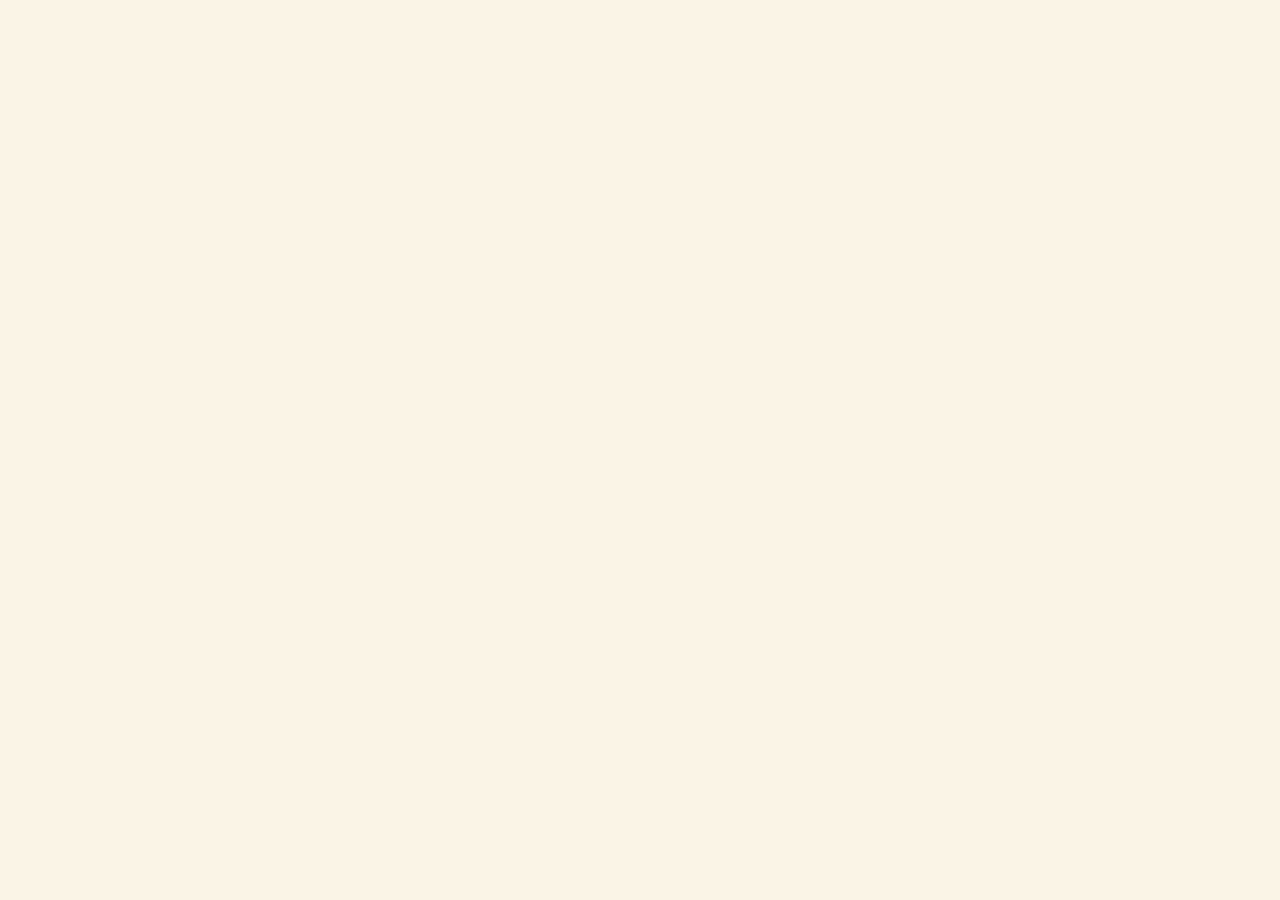
==== index.html @ ad71825e "Add files via upload" ====
<!doctype html>
<html lang="en">
<head>
  <meta charset="utf-8" />
  <meta name="viewport" content="width=device-width, initial-scale=1" />
  <link rel="icon" type="image/svg+xml" href="favicon.svg" />
  <link rel="apple-touch-icon" href="apple-touch-icon.svg" />
  <title>Clarity for Complex Work · Matteo Calla</title>
  <meta name="description" content="Strategic communications for work that resists easy summary. Helping NGOs, scale-ups, artists, and galleries bring complex work into clarity and resonance." />

  <!-- Open Graph / social share -->
  <meta property="og:type" content="website" />
  <meta property="og:site_name" content="Clarity for Complex Work" />
  <meta property="og:title" content="Clarity for Complex Work" />
  <meta property="og:description" content="Strategic communications for work that resists easy summary. Helping NGOs, scale-ups, artists, and galleries bring complex work into clarity and resonance." />
  <meta property="og:url" content="https://clarityforcomplexwork.com/" />
  <meta property="og:image" content="https://clarityforcomplexwork.com/og-image.png" />
  <meta property="og:image:width" content="1200" />
  <meta property="og:image:height" content="630" />
  <meta name="twitter:card" content="summary_large_image" />
  <meta name="twitter:title" content="Clarity for Complex Work" />
  <meta name="twitter:description" content="Strategic communications for work that resists easy summary. Helping NGOs, scale-ups, artists, and galleries bring complex work into clarity and resonance." />
  <meta name="twitter:image" content="https://clarityforcomplexwork.com/og-image.png" />
  <link rel="preconnect" href="https://fonts.googleapis.com" />
  <link rel="preconnect" href="https://fonts.gstatic.com" crossorigin />
  <link
    href="https://fonts.googleapis.com/css2?family=Instrument+Serif:ital@0;1&family=Space+Grotesk:wght@400;500;700&family=JetBrains+Mono:wght@400;500&display=swap"
    rel="stylesheet"
  />
  <link rel="stylesheet" href="styles.css" />
</head>
<body>
  <div id="root"></div>

  <!-- Production React (precompiled build — no in-browser Babel). -->
  <script src="https://unpkg.com/react@18.3.1/umd/react.production.min.js" crossorigin="anonymous"></script>
  <script src="https://unpkg.com/react-dom@18.3.1/umd/react-dom.production.min.js" crossorigin="anonymous"></script>

  <script src="data.js"></script>
  <script src="app.bundle.js"></script>
  <script src="nav-menu.js"></script>
  <!-- Cloudflare Web Analytics -->
  <script defer src='https://static.cloudflareinsights.com/beacon.min.js' data-cf-beacon='{"token": "dcd0d2cc7058401081019d607f569e5e"}'></script>
  <!-- End Cloudflare Web Analytics -->
</body>
</html>
---- styles.css ----
/* Clarity for Complex Work — editorial site */

:root {
  /* Palette — these are the values the home page's React app sets
     at runtime via applyPalette() from TWEAK_DEFAULTS. We mirror them
     here so the subpages (which don't run that JS) render with the
     same paper / ink / accent as the home page. */
  --paper: #FAF4E6;
  --paper-2: #EEE8DB;
  --paper-3: #FAF4E7;
  --ink: #171513;
  --ink-2: #413F3D;
  --margin: #7F7E7D;
  --rule: #DCD7CA;
  --accent: #5D2A2A;
  --accent-soft: #7A5050;

  /* Type — home page's runtime default is Instrument Serif via
     applyFont(), so we use the same stack here. Body prose uses a
     separate sans (Space Grotesk) for legibility — it's more readable
     than the serif at body size and pairs cleanly with Instrument
     Serif on headings. */
  --serif: 'Space Grotesk', system-ui, -apple-system, sans-serif;
  --display: 'Instrument Serif', Georgia, serif;
  --italic: 'Instrument Serif', Georgia, serif;
  --mono: "JetBrains Mono", ui-monospace, "Courier New", monospace;

  --maxw: 1280px;
  --gutter: clamp(20px, 4vw, 56px);
  /* Distance from a viewport edge to the matching edge of a FIXED, centered
     1280px design frame (not the fluid column). Resolves to 50vw - 584px, so
     a spot's anchor is the same distance from screen-center at EVERY width —
     marginalia stay put whether the window is partial or full screen, and on
     any size monitor. Above 1280 this equals the real content edge; below it
     the frame extends off-screen (clipped by overflow-x on body). */
  --marg-edge: calc((100vw - var(--maxw)) / 2 + 56px);
}

* { box-sizing: border-box; }

html, body {
  margin: 0;
  padding: 0;
  /* Clip horizontal overflow only: marginalia anchor to a fixed 1280 frame
     that extends off-screen on narrow windows; clip stops that from spawning
     a horizontal scrollbar. (clip, not hidden, so it never creates a scroll
     container or breaks any future sticky positioning.) */
  overflow-x: clip;
  background: var(--paper);
  color: var(--ink);
  font-family: var(--serif);
  font-size: 18px;
  line-height: 1.55;
  -webkit-font-smoothing: antialiased;
  text-rendering: optimizeLegibility;
}

body {
  /* subtle paper grain */
  background-image:
    radial-gradient(1px 1px at 22% 38%, rgba(25,23,19,.025) 50%, transparent 51%),
    radial-gradient(1px 1px at 78% 64%, rgba(25,23,19,.02) 50%, transparent 51%),
    radial-gradient(1px 1px at 56% 12%, rgba(25,23,19,.018) 50%, transparent 51%);
  background-size: 7px 7px, 11px 11px, 13px 13px;
}

a { color: var(--ink); text-decoration: none; }
a:hover { color: var(--accent); }

img { max-width: 100%; display: block; }

.container {
  max-width: var(--maxw);
  margin: 0 auto;
  padding-inline: var(--gutter);
}

/* ─── NAV / MASTHEAD BAR ─── */
.nav {
  border-bottom: 1px solid var(--ink);
  padding: 14px 0 10px;
  font-family: var(--mono);
  font-size: 11px;
  letter-spacing: 0.08em;
  text-transform: uppercase;
}
.nav-inner {
  display: flex;
  align-items: baseline;
  justify-content: space-between;
  gap: 24px;
}
.nav-mark {
  font-family: var(--display);
  font-style: italic;
  font-size: 16px;
  text-transform: none;
  letter-spacing: 0;
}
.nav-links {
  display: flex;
  align-items: center;
  gap: 0;
}
.nav-links a {
  color: var(--ink);
  font-weight: 500;
  transition: color .15s;
  text-decoration: none;
  white-space: nowrap;
  padding: 0 clamp(8px, 1.3vw, 16px);
  position: relative;
}
.nav-links a:first-child { padding-left: 0; }
.nav-links a:last-child { padding-right: 0; }
/* Separator dot between nav items — absolutely-positioned ::before
   on every item past the first, sitting at the item's leading edge
   so the dot rests halfway between neighbours. Color is forced to
   --margin so .is-current's accent color doesn't bleed into the dot. */
.nav-links a + a::before {
  content: "·";
  position: absolute;
  left: 0;
  top: 50%;
  transform: translate(-50%, -55%);
  color: var(--margin);
  pointer-events: none;
  font-weight: 400;
}
.nav-links:hover a:not(:hover) { color: var(--margin); }
.nav-links a:hover { color: var(--accent); }
.nav-links a.is-current { color: var(--accent); }
.nav-mark { text-decoration: none; color: var(--ink); }
@media (max-width: 1100px) {
  .nav { font-size: 10px; letter-spacing: 0.06em; }
  .nav-links a { padding: 0 8px; }
}
.nav-date { color: var(--margin); }
/* Contact slot replaces the old Vol/location tag on the far right
   of the masthead. Same mono small-caps tone as the rest of the
   nav so it doesn't pop as a CTA — it just behaves like a nav
   link that happens to open the user's mail client. */
.nav-contact {
  color: var(--ink);
  font-weight: 500;
  text-decoration: none;
  transition: color .15s;
}
.nav-contact:hover { color: var(--accent); }
.nav-links:hover ~ .nav-personal a { color: var(--margin); }

/* Right-aligned cluster pairing About Me with Contact — the two
   personal/transactional links sit together, separated from the
   five practice/idea links in .nav-links by the natural flex gap.
   Same dot-separator treatment as .nav-links for visual continuity. */
.nav-personal {
  display: flex;
  align-items: center;
  gap: 0;
}
.nav-personal a {
  color: var(--ink);
  font-weight: 500;
  padding: 0 14px;
  text-decoration: none;
  transition: color .15s;
  position: relative;
}
.nav-personal a:last-child { padding-right: 0; }
.nav-personal a + a::before {
  content: "·";
  position: absolute;
  left: -4px;
  top: 50%;
  transform: translateY(-50%);
  color: var(--margin);
  font-weight: 400;
}
.nav-personal:hover a:not(:hover) { color: var(--margin); }
.nav-personal a:hover { color: var(--accent); }

/* Mobile menu toggle — a "Menu / Close" text button in the same mono
   small-caps register as the nav (no hamburger icon, to stay in the
   editorial voice). Hidden on desktop; revealed ≤800px where it
   expands the full nav as a stacked list. (800px, not 720, because the
   horizontal nav stops fitting below ~795px.) */
.nav-toggle {
  display: none;
  background: none;
  border: 0;
  margin: 0;
  padding: 0;
  font-family: var(--mono);
  font-size: 11px;
  letter-spacing: 0.18em;
  text-transform: uppercase;
  color: var(--ink);
  cursor: pointer;
}
.nav-toggle .nav-toggle-x { display: none; }
.nav.nav-open .nav-toggle .nav-toggle-menu { display: none; }
.nav.nav-open .nav-toggle .nav-toggle-x { display: inline; }

/* Tablet band (801–880px): the masthead stays in its full horizontal
   layout here. The five practice links plus the mark and the right-hand
   About/Contact cluster only just fit, so tighten the inter-cluster gap
   and per-link padding in this band. Below 801px the horizontal nav
   cannot fit at all (it needs ~783px), so the stacked menu engages
   instead (see the ≤880px block below). The old 801–880 "cram" band
   (tightened gaps/padding) was removed: at tablet widths it left
   "Clarity for Complex Work" and "About Me" jammed against the row, so
   the toggle now takes over for the entire ≤880 range instead. */
@media (max-width: 880px) {
  .nav-inner { flex-wrap: wrap; align-items: center; }
  .nav-toggle { display: inline-flex; margin-left: auto; }

  /* Collapsed by default; both clusters become full-width stacked
     lists when the nav is open. */
  .nav-links,
  .nav-personal {
    display: none;
    flex-basis: 100%;
    width: 100%;
    flex-direction: column;
    align-items: stretch;
    gap: 0;
  }
  .nav.nav-open .nav-links { display: flex; margin-top: 12px; }
  .nav.nav-open .nav-personal { display: flex; margin-bottom: 4px; }
  .nav.nav-open .nav-personal a:not(.nav-contact) { display: block; }

  .nav-links a,
  .nav-personal a {
    display: block;
    width: 100%;
    padding: 14px 0;
    border-top: 1px solid var(--rule);
  }
  .nav-links a:first-child { padding-left: 0; }
  /* Drop the inline dot separators in stacked mode. */
  .nav-links a + a::before,
  .nav-personal a + a::before { display: none; }
}

/* ─────────────────────────────────────────────────────────────
   SUBPAGE CHROME — shared by About / Complexity / vertical pages
   These classes are prefixed sp-* to avoid collisions with the
   home-page classes. Subpages share the .nav and .foot from
   above, so chrome stays in lockstep with the home page.
   ───────────────────────────────────────────────────────────── */
body.subpage {
  background: var(--paper);
  color: var(--ink);
  font-family: var(--serif);
}

/* HERO — eyebrow line + 2-column title/photo block. The right
   column carries the hero image (real on About, placeholder on
   the verticals) so the page opens with both a face and a
   sentence. */
.sp-hero {
  padding: clamp(44px, 5vw, 68px) 0;
  border-bottom: 1px solid var(--rule);
}
.sp-hero .hero-eyebrow {
  margin-bottom: clamp(36px, 4vw, 56px);
}
.sp-hero-grid {
  display: grid;
  grid-template-columns: 1.1fr 1fr;
  gap: clamp(36px, 5vw, 72px);
  align-items: end;
}
.sp-hero-text { padding-bottom: 8px; }
/* About hero (2-column .sp-hero-grid, align-items:end): the 8px above lifts
   the standfirst's last line off the image's bottom edge. Zero it here so
   the subtitle bottom lines up flush with the portrait bottom on desktop +
   tablet. (Scoped to the grid so the text-only subpage heroes keep the 8px.) */
.sp-hero-grid .sp-hero-text { padding-bottom: 0; }
.sp-title {
  font-family: 'Instrument Serif', 'Old Standard TT', Georgia, serif;
  font-weight: 400;
  font-size: clamp(58px, 8.5vw, 132px);
  line-height: 0.93;
  letter-spacing: -0.012em;
  margin: 0 0 26px;
  color: var(--ink);
  text-wrap: balance;
}
.sp-title em { font-style: italic; color: var(--accent); }
.sp-standfirst {
  font-family: var(--display);
  font-style: italic;
  font-size: clamp(18px, 1.7vw, 24px);
  line-height: 1.4;
  color: var(--ink-2);
  max-width: 40ch;
  margin: 0;
  text-wrap: pretty;
}

/* Text-only subpage heroes (the verticals + the essay — NOT the About
   portrait hero, NOT the cs-page): replace the full-width rule under the
   hero with a partial rule that spans only the title block, and tighten
   the drop into the first section so it no longer reads as the same big
   canyon used before the dark CTA. */
body .sp-hero:has(> .container > .sp-hero-text) {
  border-bottom: 0;
  padding-bottom: clamp(12px, 1.4vw, 20px);
}
body .sp-hero > .container > .sp-hero-text::after {
  content: "";
  display: block;
  width: clamp(240px, 46vw, 600px);
  max-width: 100%;
  height: 1px;
  background: var(--rule);
  margin-top: clamp(20px, 2.4vw, 32px);
}
body .sp-hero:has(> .container > .sp-hero-text) + .sp-section {
  padding-top: clamp(14px, 1.6vw, 22px);
}

/* Hero figure — wraps either the real <img> or a placeholder
   block. Aspect-ratio keeps the layout stable across pages. */
.sp-hero-figure {
  margin: 0;
  aspect-ratio: 4/5;
  background: var(--paper-2);
  overflow: hidden;
  border: 1px solid var(--rule);
  position: relative;
}
.sp-hero-figure img {
  width: 100%;
  height: 100%;
  object-fit: cover;
  display: block;
}
.sp-photo-placeholder {
  position: absolute;
  inset: 0;
  background: repeating-linear-gradient(135deg, var(--paper-2) 0 14px, var(--paper-3) 14px 28px);
  display: flex;
  align-items: center;
  justify-content: center;
}
.sp-photo-placeholder::after {
  content: "Hero photo placeholder";
  font-family: var(--mono);
  font-size: 11px;
  letter-spacing: 0.2em;
  text-transform: uppercase;
  color: var(--margin);
}

/* SECTION — generic editorial section between hero and CTA. */
.sp-section {
  padding: clamp(44px, 5vw, 68px) 0;
  border-bottom: 1px solid var(--rule);
}
.sp-section:last-of-type { border-bottom: 0; }
.sp-section-eyebrow {
  font-family: var(--mono);
  font-size: 11.5px;
  letter-spacing: 0.22em;
  text-transform: uppercase;
  color: var(--ink);
  font-weight: 500;
  margin: 0 0 36px;
}
.sp-section-title {
  font-family: var(--display);
  font-style: italic;
  font-size: clamp(36px, 4.6vw, 64px);
  line-height: 1.04;
  margin: 0 0 clamp(28px, 3vw, 44px);
  color: var(--ink);
  text-wrap: balance;
}
.sp-section-title em { color: var(--accent); }
.sp-section-subtitle {
  font-family: var(--display);
  font-style: italic;
  font-size: clamp(20px, 1.8vw, 26px);
  line-height: 1.35;
  color: var(--ink-2);
  display: inline-block;
  max-width: 64ch;
  margin: 0 0 40px;
  padding-bottom: clamp(18px, 2vw, 28px);
  border-bottom: 1px solid var(--rule);
}

/* PROSE — editorial body text used by both About and Complexity
   essays, and by the vertical pages' Problem / Approach blocks. */
/* ─── ESSAY STRUCTURE (On Complex Work) ────────────────────────────
   Breaks a long single-column essay into three labelled movements
   with a structured "three ways" inset and one pull quote, so the
   page reads as a composed feature rather than a wall of text. */

/* Part label — mono eyebrow opening each movement, with a hairline
   rule above it for a clean section break. The first one drops the
   rule + top space since it sits right under the hero. */
.essay-part {
  font-family: var(--mono);
  font-size: 11.5px;
  letter-spacing: 0.22em;
  text-transform: uppercase;
  color: var(--margin);
  font-weight: 500;
  margin: clamp(40px, 5vw, 64px) 0 24px;
}
.essay-part:first-child {
  margin-top: 0;
}

/* Pull quote — hoists a vivid line out of the body into large
   display italic, indented with an accent rule. Breaks the column
   visually and gives the essay's best image room to breathe. */
/* Pull quote — centered within the text column (matches the prose
   measure, left-aligned like the body), moderate display size,
   measure tuned so it wraps to three lines at most. */
.essay-pull {
  margin: clamp(32px, 4vw, 52px) 0;
  padding: 0;
  max-width: 64ch;
  text-align: center;
}
.essay-pull blockquote {
  margin: 0 auto;
  max-width: 46ch;
  font-family: var(--display);
  font-style: italic;
  font-weight: 400;
  font-size: clamp(23px, 2.1vw, 30px);
  line-height: 1.2;
  letter-spacing: -0.005em;
  color: var(--accent);
  text-wrap: balance;
}
@media (max-width: 640px) {
  .essay-pull {
    margin: 1.8em 0;
  }
}

/* Three-ways inset — each "way" is a labelled row (mono number +
   italic display name on the left, body on the right), separated
   by hairlines. Mirrors the services-stack treatment so the page's
   most argument-dense passage becomes its most scannable. */
.essay-ways {
  display: grid;
  grid-template-columns: 1fr;
  margin: 4px 0 0;
}
.essay-way {
  display: grid;
  grid-template-columns: 240px 1fr;
  gap: 48px;
  padding: 26px 0 30px;
  align-items: start;
  border-bottom: 1px solid var(--rule);
}
.essay-way:first-child { padding-top: 0; }
.essay-way-head {
  display: flex;
  flex-direction: column;
  gap: 10px;
}
.essay-way-num {
  font-family: var(--mono);
  font-size: 11px;
  letter-spacing: 0.22em;
  text-transform: uppercase;
  color: var(--accent);
  font-weight: 500;
}
.essay-way-name {
  font-family: var(--display);
  font-style: italic;
  font-weight: 400;
  font-size: clamp(24px, 2.2vw, 32px);
  line-height: 1.05;
  color: var(--ink);
  letter-spacing: -0.005em;
  text-wrap: balance;
}
.essay-way-body {
  font-family: var(--serif);
  font-size: clamp(17px, 1.25vw, 19px);
  line-height: 1.55;
  color: var(--ink);
  text-wrap: pretty;
}
.essay-way-body p { margin: 0; }

/* Synthesis paragraph after the inset — slightly inset emphasis to
   read as the passage's conclusion. */
.essay-synthesis {
  margin-top: clamp(26px, 3vw, 38px);
}

@media (max-width: 720px) {
  .essay-way {
    grid-template-columns: 1fr;
    gap: 12px;
  }
}

/* ─── existing prose styles continue below ─────────────────────── */
.sp-prose {
  font-family: var(--serif);
  font-size: clamp(17px, 1.25vw, 19px);
  line-height: 1.55;
  color: var(--ink);
  max-width: 64ch;
  text-wrap: pretty;
}
.sp-prose p { margin: 0 0 1.1em; }
.sp-prose p:last-child { margin: 0; }
.sp-prose .dropcap::first-letter {
  font-family: var(--display);
  font-style: italic;
  font-size: 4.4em;
  float: left;
  line-height: 0.85;
  padding: 6px 12px 0 0;
  color: var(--accent);
}

/* LEDE — opening pull paragraph in essays / vertical pages.
   Larger italic display type, sits above the body and announces
   the argument like a deck on a feature story. */
.sp-prose .sp-prose-lede {
  font-family: var(--display);
  font-style: italic;
  font-weight: 400;
  font-size: clamp(22px, 2vw, 30px);
  line-height: 1.2;
  color: var(--accent);
  margin: 0 0 1.4em;
  max-width: none;
}
.sp-prose .sp-prose-lede > span {
  display: block;
  text-wrap: balance;
}
/* CODA — closing sentence framed as a pulled summary.
   Inline within its paragraph; bumps weight + size and shifts to
   the accent ink so it lands as the last word. */
.sp-prose .sp-prose-coda {
  font-style: italic;
  font-weight: 500;
  color: var(--accent);
  box-shadow: inset 0 -0.15em 0 rgba(201, 122, 85, 0.18);
  padding: 0 0.02em;
}
/* Underlined variant of the coda — a real rule beneath the line
   rather than the faint highlight, for a closing sentence that
   wants to land as the essay's signature. */
.sp-prose .sp-prose-coda--underline {
  box-shadow: none;
  text-decoration: underline;
  text-decoration-color: var(--accent);
  text-decoration-thickness: 1px;
  text-underline-offset: 0.18em;
}

/* SERVICES STACK — three labelled blocks (Strategic Comms /
   Thought Advisory / Workshops), filtered to a single audience
   column. Big serif items, mono row-label, thin rules. */
/* ─── SERVICES STACK — vertical pages (For Scale-Ups / NGOs /
   Artists). Editorial index treatment: mono number kicker + a
   bold serif-italic category title on the left, vertical
   italic-serif deliverables list with dotted rules on the right.
   Sub-list reads like a print-catalogue table of contents. */
.sp-svc-stack {
  display: grid;
  grid-template-columns: 1fr;
}
.sp-svc-block {
  display: grid;
  grid-template-columns: 260px 1fr;
  gap: 56px;
  padding: 28px 0 32px;
  align-items: start;
  border-bottom: 1px solid var(--rule);
}
.sp-svc-block:first-child { padding-top: 0; }
.sp-svc-block:last-child { border-bottom: 0; padding-bottom: 0; }
.sp-svc-label {
  display: flex;
  flex-direction: column;
  gap: 8px;
  font-family: var(--mono);
  font-size: 11px;
  letter-spacing: 0.22em;
  text-transform: uppercase;
  color: var(--ink);
}
.sp-svc-label .sp-svc-num {
  font-family: var(--mono);
  font-size: 11px;
  letter-spacing: 0.22em;
  text-transform: uppercase;
  color: var(--margin);
  font-weight: 500;
}
.sp-svc-label .sp-svc-name {
  font-family: var(--display);
  font-style: italic;
  font-weight: 400;
  font-size: clamp(26px, 2.4vw, 34px);
  line-height: 1.05;
  color: var(--ink);
  text-transform: none;
  letter-spacing: -0.005em;
  text-wrap: balance;
}
.sp-svc-list {
  list-style: none;
  margin: 0;
  padding: 0;
  font-family: var(--display);
  font-style: italic;
  font-weight: 400;
  font-size: clamp(22px, 2vw, 28px);
  line-height: 1.22;
  color: var(--ink);
}
.sp-svc-list li {
  padding: 6px 0;
  position: relative;
}
.sp-svc-list li::after { content: none; }

/* Stacked layout (mobile/tablet): the desktop version separates each
   service title from its list by putting it in its own left column. Once
   the block collapses to one column that cue is gone and the italic-serif
   title blends into the italic-serif list below it. Instrument Serif has no
   true bold (faux-bold looks crude), so instead set the title UPRIGHT and
   larger — an upright serif heading over an italic list is a clean
   hierarchy — and open up the gap so each title clearly heads its group. */
@media (max-width: 880px) {
  .sp-svc-block { gap: 4px; }
  .sp-svc-label { margin-bottom: 14px; }
  .sp-svc-label .sp-svc-name {
    font-style: normal;
    font-size: clamp(30px, 6vw, 38px);
    letter-spacing: -0.01em;
  }
}

/* CASE STUDY — redesigned per Matteo's brief. Top bar with the
   client name on the left and the year on the right, separated
   by a rule; deliverable type in mono caps beneath. Then a two-
   column block with the logo card and a single flowing description
   paragraph. Below it, a full-width testimonial block on its own
   tinted background with a circular avatar (or headshot) on the
   left and a large italic pull quote on the right. */
.sp-case-head {
  display: flex;
  justify-content: space-between;
  align-items: baseline;
  padding-bottom: 12px;
  margin: 0 0 8px;
  border-bottom: 1px solid var(--ink);
  gap: 16px;
  flex-wrap: wrap;
}
.sp-case-client {
  font-family: var(--display);
  font-style: italic;
  font-size: clamp(28px, 3.2vw, 42px);
  line-height: 1.05;
  margin: 0;
  color: var(--ink);
}
.sp-case-year {
  font-family: var(--mono);
  font-size: 11.5px;
  letter-spacing: 0.2em;
  color: var(--margin);
}
.sp-case-deliv {
  font-family: var(--mono);
  font-size: 11px;
  letter-spacing: 0.22em;
  text-transform: uppercase;
  color: var(--accent);
  margin: 0 0 clamp(32px, 4vw, 52px);
}
.sp-case-body {
  display: grid;
  grid-template-columns: 1fr 1.3fr;
  gap: clamp(36px, 4.5vw, 64px);
  align-items: start;
  margin: 0 0 clamp(44px, 5.5vw, 72px);
}
.sp-case-figure {
  aspect-ratio: 4/3;
  display: flex;
  align-items: center;
  justify-content: center;
  padding: clamp(32px, 4vw, 56px);
  border: 1px solid var(--ink);
  box-sizing: border-box;
}
.sp-case-figure img {
  max-width: 78%;
  max-height: 70%;
  object-fit: contain;
  display: block;
}
/* Full-bleed variant — for a logo that is itself a two-tone brand card
   (JERGON): fill the figure with the artwork so there's no letterbox and
   no seam between the logo's own colour split and a faked gradient bg. */
.sp-case-figure--bleed { padding: 0; }
.sp-case-figure--bleed img {
  max-width: 100%;
  max-height: 100%;
  width: 100%;
  height: 100%;
  object-fit: cover;
}
.sp-case-desc p {
  font-family: var(--serif);
  font-size: clamp(16.5px, 1.25vw, 19px);
  line-height: 1.55;
  color: var(--ink);
  margin: 0 0 1.1em;
  text-wrap: pretty;
}
.sp-case-desc p:last-child { margin: 0; }
/* Full-width testimonial. Lives below the body, fills the section
   container, with a tinted card background to set it off. */
.sp-case-quote {
  margin: 0;
  padding: clamp(40px, 5vw, 64px) clamp(32px, 5vw, 64px);
  background: var(--paper-2);
  border: 1px solid var(--rule);
  display: grid;
  grid-template-columns: 130px 1fr;
  gap: clamp(28px, 3.6vw, 52px);
  align-items: center;
}
.sp-case-avatar {
  width: 130px;
  height: 130px;
  border-radius: 50%;
  background: linear-gradient(135deg, #6b3232, #5d2a2a);
  display: flex;
  align-items: center;
  justify-content: center;
  color: var(--paper);
  font-family: var(--display);
  font-style: italic;
  font-size: 40px;
  letter-spacing: 0;
  overflow: hidden;
}
.sp-case-avatar img {
  width: 100%;
  height: 100%;
  object-fit: cover;
}
.sp-case-quote blockquote {
  margin: 0;
}
.sp-case-quote blockquote p {
  font-family: var(--display);
  font-style: italic;
  font-size: clamp(22px, 2.2vw, 34px);
  line-height: 1.28;
  color: var(--ink);
  margin: 0 0 18px;
  text-wrap: pretty;
}
.sp-case-quote blockquote p em { color: var(--accent); font-style: italic; }
.sp-case-quote blockquote p.sp-case-quote-body {
  font-family: var(--serif);
  font-style: normal;
  font-size: clamp(18px, 1.5vw, 22px);
  line-height: 1.55;
  color: var(--ink);
  margin: 0 0 20px;
}
.sp-case-quote cite {
  display: block;
  font-family: var(--mono);
  font-style: normal;
  font-size: 10.5px;
  letter-spacing: 0.2em;
  text-transform: uppercase;
  color: var(--ink);
}

@media (max-width: 880px) {
  .sp-hero-grid { grid-template-columns: 1fr; gap: 32px; }
  .sp-hero-figure { aspect-ratio: 4/3; max-height: 460px; }
  .sp-svc-block { grid-template-columns: 1fr; gap: 12px; }
  .sp-case-body { grid-template-columns: 1fr; gap: 28px; }
  .sp-case-quote { grid-template-columns: 1fr; justify-items: center; text-align: center; }
  .sp-cta-grid { grid-template-columns: 1fr; }
}

/* CORRESPONDENCE — compact dark CTA used at the bottom of every
   subpage. Borrows the dark palette + button treatment from the
   home page's № 06 Correspondence section, minus the method beats. */
/* ─── № II FLAGSHIP TEASER ─────────────────────────────────────────
   Dark inverted section that lives between Approach and Services
   on vertical subpages. Compact preview of The Clarity Sessions —
   pitch + a small "what's involved" sidebar + CTA to the full page.
   Treatment rhymes with the № Correspondence section at page foot
   so the page reads with two ink-on-paper "tiles" framing the
   cream-coloured editorial body. */
.sp-flagship {
  background: var(--paper-2);
  color: var(--ink);
  padding: clamp(44px, 5vw, 68px) 0;
  border-top: 1px solid var(--ink);
  border-bottom: 1px solid var(--ink);
}
.sp-flagship-eyebrow {
  color: var(--ink);
  opacity: 1;
}
.sp-flagship-grid {
  display: grid;
  grid-template-columns: 1.4fr 1fr;
  gap: clamp(36px, 5vw, 80px);
  align-items: start;
}
.sp-flagship-title {
  font-family: var(--display);
  font-weight: 400;
  font-style: normal;
  font-size: clamp(40px, 4.6vw, 64px);
  line-height: 1.02;
  letter-spacing: -0.01em;
  margin: 0 0 clamp(20px, 2vw, 28px);
  text-wrap: balance;
}
.sp-flagship-title em {
  font-style: italic;
  color: var(--accent);
}
.sp-flagship-pitch {
  font-family: var(--display);
  font-weight: 400;
  font-size: clamp(18px, 1.55vw, 22px);
  line-height: 1.45;
  margin: 0 0 18px;
  max-width: 56ch;
  color: var(--ink);
}
.sp-flagship-pitch--muted {
  color: var(--ink-2);
  font-style: italic;
}
.sp-flagship-cta {
  display: inline-flex;
  align-items: center;
  gap: 12px;
  margin-top: 12px;
  padding: 14px 22px 16px;
  border: 1px solid var(--ink);
  border-radius: 999px;
  font-family: var(--mono);
  font-size: 12px;
  letter-spacing: 0.18em;
  text-transform: uppercase;
  color: var(--ink);
  text-decoration: none;
  transition: background .15s, color .15s;
}
.sp-flagship-cta:hover {
  background: var(--ink);
  color: var(--paper);
}
.sp-flagship-cta .arr {
  font-style: normal;
  transition: transform .2s ease;
}
.sp-flagship-cta:hover .arr {
  transform: translateX(4px);
}

/* Aside: quiet sidebar with hairline rule above. The contents
   echo the body but pull back in weight + size so it reads as
   marginalia next to the main pitch. */
.sp-flagship-aside {
  border-top: 1px solid var(--ink);
  padding-top: 24px;
}
.sp-flagship-aside-label {
  font-family: var(--mono);
  font-size: 12px;
  letter-spacing: 0.22em;
  text-transform: uppercase;
  color: var(--ink);
  margin: 0 0 18px;
}
.sp-flagship-aside ul {
  margin: 0;
  padding: 0;
  list-style: none;
  display: flex;
  flex-direction: column;
  gap: 12px;
}
.sp-flagship-aside li {
  font-family: var(--display);
  font-style: italic;
  font-size: clamp(18px, 1.5vw, 23px);
  line-height: 1.4;
  color: var(--ink);
  padding-left: 20px;
  position: relative;
}
.sp-flagship-aside li::before {
  content: "\2726";
  position: absolute;
  left: 0;
  top: 0.3em;
  color: var(--accent);
  font-style: normal;
  font-size: 0.72em;
}
.sp-flagship-format {
  margin: 26px 0 0;
  font-family: var(--mono);
  font-size: 12px;
  letter-spacing: 0.2em;
  text-transform: uppercase;
  color: var(--ink);
}
.sp-flagship-format span { color: var(--ink); opacity: 1; }

@media (max-width: 820px) {
  .sp-flagship-grid { grid-template-columns: 1fr; }
}

/* ─── existing CTA section follows below ───────────────────────── */
.sp-cta {
  background: var(--ink);
  color: var(--paper);
  padding: clamp(44px, 5vw, 68px) 0;
}
.sp-cta-grid {
  display: grid;
  grid-template-columns: 260px 1fr;
  gap: clamp(40px, 5vw, 80px);
  align-items: start;
}
.sp-cta-eyebrow {
  font-family: var(--mono);
  font-size: 11px;
  letter-spacing: 0.2em;
  text-transform: uppercase;
  color: rgba(250,244,230,0.55);
  border-top: 1px solid rgba(250,244,230,0.42);
  padding-top: 14px;
  margin: 0;
}
.sp-cta-body { max-width: 580px; }
.sp-cta-line {
  font-family: var(--display);
  font-style: italic;
  font-size: clamp(28px, 3.6vw, 52px);
  line-height: 1.08;
  margin: 0 0 14px;
  color: var(--paper);
  text-wrap: balance;
}
.sp-cta-line em { color: #C97A55; font-style: italic; }
.sp-cta-sub {
  font-family: var(--display);
  font-style: italic;
  font-size: clamp(16px, 1.4vw, 21px);
  color: rgba(250,244,230,0.78);
  margin: 0 0 36px;
}
.sp-cta-btn {
  display: inline-flex;
  align-items: center;
  gap: 12px;
  padding: 14px 24px 12px;
  background: var(--paper);
  border: 1px solid var(--paper);
  color: var(--ink);
  font-family: var(--mono);
  font-size: 11.5px;
  letter-spacing: 0.18em;
  text-transform: uppercase;
  text-decoration: none;
  transition: background .15s, color .15s;
}
.sp-cta-btn:hover { background: var(--ink); color: var(--paper); }
.sp-cta-btn .arr { font-family: var(--mono); font-style: normal; font-size: 14px; }
.sp-cta-email {
  margin: 18px 0 0;
  font-family: var(--mono);
  font-size: 11px;
  letter-spacing: 0.16em;
  color: #C97A55;
}

@media (max-width: 880px) {
  .sp-hero-grid { grid-template-columns: 1fr; gap: 32px; }
  .sp-hero-figure { aspect-ratio: 4/3; max-height: 460px; }
  .sp-svc-block { grid-template-columns: 1fr; gap: 12px; }
  .sp-cta-grid { grid-template-columns: 1fr; }

  /* Across the whole mobile/stacked range the subpage eyebrow's top line
     should read just "Field Notes" — no № prefix, no "I." numeral, and no
     trailing rule. The masthead tag drops to its own second line. */
  .sp-hero .he-pre,
  .sp-hero .he-numeral,
  .sp-hero .he-rule { display: none; }
  .sp-hero .he-vol { flex-basis: 100%; }

  /* About portrait: the shared 4/3 figure crops this 2:3 photo on
     mobile/tablet. Give it the image's own ratio (and cap the width so it
     doesn't dominate the wider tablet column) so the whole portrait shows. */
  .about-portrait {
    aspect-ratio: 1181 / 1772;
    max-height: none;
    max-width: 360px;
    margin-inline: 0;
  }
  .about-portrait img { object-fit: contain; }
}

/* Tablet: there's room to run the About hero as two columns like desktop —
   title + standfirst on the left, the portrait beside them on the right
   (rather than stacked). Restore the desktop grid + gap; the portrait keeps
   its whole-image 2:3 ratio from the ≤880 rule above and fills its column. */
@media (min-width: 561px) and (max-width: 880px) {
  .sp-hero-grid {
    grid-template-columns: 1.1fr 1fr;
    gap: clamp(36px, 5vw, 72px);
  }
  .about-portrait { max-width: none; }
}

/* ─── HERO / MASTHEAD ─── */
.hero {
  padding: clamp(44px, 5vw, 68px) 0;
  border-bottom: 1px solid var(--ink);
  position: relative;
}
.hero-eyebrow {
  font-family: var(--mono);
  font-size: 10.5px;
  letter-spacing: 0.18em;
  text-transform: uppercase;
  color: var(--margin);
  display: flex;
  align-items: center;
  gap: 14px;
  margin-bottom: 22px;
}
/* The horizontal rule between the eyebrow's left-aligned metadata
   (№ 001 · Est.) and its right-aligned masthead tag (Vol. VII ·
   Berlin). Replaces the older ::after pseudo-element so we can put
   real content to the right of the line. */
.hero-eyebrow .he-rule {
  flex: 1;
  height: 1px;
  background: var(--ink);
  align-self: center;
}
.hero-eyebrow .he-vol { color: var(--margin); }
.hero-grid {
  display: grid;
  /* minmax(0, …) caps each track to its flex fraction so neither column can
     be pushed wider by its content's intrinsic size. Without this, on a cold
     load the 3024×4032 portrait's intrinsic width can momentarily blow out
     the right track before the image settles into its absolutely-positioned
     box — stealing width from the left column and wrapping the CTA buttons
     onto a second row. */
  grid-template-columns: minmax(0, 1.15fr) minmax(0, 1fr);
  gap: clamp(28px, 5vw, 72px);
  align-items: stretch;
}
/* Left column becomes a flex column with content pushed toward
   the bottom — title + subtitle sit at a nice low position, CTA
   row falls just below them, and the whole stack visually weights
   against the portrait on the right (whose nameplate anchors the
   same bottom edge). */
.hero-grid > div:first-child {
  display: flex;
  flex-direction: column;
  justify-content: flex-end;
}
.hero-title {
  font-family: var(--display);
  font-weight: 400;
  font-size: clamp(56px, 9vw, 132px);
  line-height: 0.92;
  letter-spacing: -0.02em;
  margin: 0 0 18px;
  text-wrap: balance;
}
.hero-title em {
  font-style: italic;
  color: var(--accent);
}
.hero-byline {
  margin: 0 0 28px;
  font-family: var(--display);
  font-size: 22px;
  line-height: 1.2;
  color: var(--ink);
  display: flex;
  align-items: baseline;
  gap: 12px;
  padding-bottom: 18px;
  border-bottom: 1px solid var(--rule);
  max-width: 36ch;
}
.byline-by {
  font-family: var(--mono);
  font-size: 10px;
  letter-spacing: 0.22em;
  text-transform: uppercase;
  color: var(--margin);
}
.byline-name {
  font-style: italic;
  font-size: 26px;
  letter-spacing: 0.005em;
}
.hero-sub {
  font-family: var(--display);
  font-style: normal;
  font-weight: 400;
  font-size: clamp(20px, 2.2vw, 26px);
  line-height: 1.4;
  color: var(--ink);
  max-width: 38ch;
  margin: 0 0 32px;
}
.hero-sub em {
  font-style: italic;
  color: var(--ink-2);
}
.hero-meta {
  display: flex;
  flex-wrap: wrap;
  gap: 14px 28px;
  font-family: var(--mono);
  font-size: 10.5px;
  letter-spacing: 0.14em;
  text-transform: uppercase;
  color: var(--margin);
  padding-top: 22px;
  border-top: 1px solid var(--rule);
}
.hero-meta b { color: var(--ink); font-weight: 500; }

.hero-portrait {
  position: relative;
  aspect-ratio: 4 / 5;
  background: var(--paper-2);
  overflow: hidden;
  border: 1px solid var(--ink);
}
.hero-portrait .ph-img {
  position: absolute;
  inset: 0;
  width: 100%;
  height: 100%;
  object-fit: cover;
  object-position: center 25%;
}
.hero-portrait .ph {
  position: absolute;
  inset: 0;
  background:
    repeating-linear-gradient(
      135deg,
      rgba(25,23,19,.06) 0 1px,
      transparent 1px 9px
    );
  display: flex;
  align-items: flex-end;
  justify-content: flex-start;
  padding: 18px;
  font-family: var(--mono);
  font-size: 10px;
  letter-spacing: 0.12em;
  text-transform: uppercase;
  color: var(--margin);
}
.hero-portrait .ph-fig {
  position: absolute;
  inset: 0;
  display: grid;
  place-items: center;
  color: var(--ink);
  opacity: 0.42;
  font-family: var(--display);
  font-style: italic;
  font-size: 22px;
}
.hero-right {
  display: flex;
  flex-direction: column;
}
.contributor-card {
  margin-top: 14px;
  padding: 16px 0 0;
  display: grid;
  grid-template-columns: 1fr;
  gap: 6px;
}
.contrib-rule {
  height: 1px;
  background: var(--ink);
  margin-bottom: 6px;
}
.contrib-name {
  font-family: var(--display);
  font-style: italic;
  font-size: 26px;
  line-height: 1;
  color: var(--ink);
}
.contrib-role {
  font-family: var(--mono);
  font-size: 10.5px;
  letter-spacing: 0.16em;
  text-transform: uppercase;
  color: var(--accent);
  line-height: 1.5;
  margin-bottom: 8px;
}
.contrib-meta {
  margin: 0;
  display: grid;
  grid-template-columns: 1fr;
  gap: 4px;
  border-top: 1px solid var(--rule);
  padding-top: 10px;
}
.contrib-meta > div {
  display: grid;
  grid-template-columns: 80px 1fr;
  gap: 12px;
  font-family: var(--mono);
  font-size: 10.5px;
  letter-spacing: 0.12em;
  text-transform: uppercase;
  align-items: baseline;
}
.contrib-meta dt { color: var(--margin); margin: 0; }
.contrib-meta dd { color: var(--ink); margin: 0; }

.hero-nameplate {
  margin-top: 16px;
  display: flex;
  align-items: baseline;
  flex-wrap: wrap;
  gap: 4px 16px;
}
.np-rule {
  flex: 0 0 100%;
  height: 1px;
  background: var(--ink);
  margin-bottom: 10px;
}
.np-name {
  font-family: var(--display);
  font-style: italic;
  font-weight: 400;
  font-size: clamp(34px, 4vw, 52px);
  line-height: 1;
  color: var(--ink);
  letter-spacing: -0.005em;
}
.np-role {
  font-family: var(--mono);
  font-size: 11px;
  letter-spacing: 0.22em;
  text-transform: uppercase;
  color: var(--accent);
}

/* Hero CTA row — primary "Get in touch" pill paired with ghost
   "What is complex work?" pill. Both share the hero-feature pill
   footprint; the ghost variant strips the fill so the primary
   action reads first while keeping the curiosity hook equally
   discoverable as an affordance. */
.hero-cta-row {
  display: flex;
  align-items: center;
  gap: 14px;
  flex-wrap: wrap;
  margin-top: clamp(28px, 3.4vw, 44px);
}
.hero-cta-row .hero-feature {
  margin-top: 0;
}
.hero-cta-row .hero-feature--ghost {
  background: transparent;
  border: 1px solid var(--ink);
}
.hero-cta-row .hero-feature--ghost .hero-feature-title {
  color: var(--ink);
}
.hero-cta-row .hero-feature--ghost .hero-feature-arrow {
  color: var(--accent);
}
.hero-cta-row .hero-feature--ghost:hover {
  background: var(--ink);
  border-color: var(--ink);
}
.hero-cta-row .hero-feature--ghost:hover .hero-feature-title {
  color: var(--paper);
}

/* Phone: keep the two hero CTAs side-by-side instead of wrapping to a
   stack. Each pill hugs its own text (no stretching, no floating arrow),
   with type/padding shrunk just enough that both fit one line at 390px. */
@media (max-width: 560px) {
  /* Eyebrow: on a narrow screen the flex:1 rule collapses to a broken
     ~14px stub and shoves "Vol. VII · Berlin" against the right edge.
     Drop the stretched rule so the three mono tags read as one tidy
     left-aligned line under the masthead, and centre the line vertically
     in the gap between the nav and the hero title. */
  .hero { padding-top: 38px; }
  /* Optically align the display title's first line with the mono grid:
     the large round "C" carries heavy left side-bearing, so its box sits
     at the margin but the ink looks ~0.06em indented next to the nav mark
     and eyebrow. text-indent nudges only the first line ("Clarity") flush;
     "for"/"Work" are unaffected. */
  .hero-title { text-indent: -0.06em; }
  .hero-eyebrow {
    flex-wrap: wrap;
    gap: 6px 0;
    margin-bottom: 40px;
  }
  .hero-eyebrow .he-rule { display: none; }
  /* middot between the two metadata tags on line 1 */
  .hero-eyebrow > span:nth-child(2)::before {
    content: "·";
    margin: 0 0.7em;
    color: var(--margin);
  }
  /* push the masthead tag onto its own second line so the row isn't jammed */
  .hero-eyebrow .he-vol { flex-basis: 100%; }

  /* "What is complex work" subpage: the top eyebrow line should read just
     "Field Notes" on mobile — drop the № prefix and the "I." numeral. */
  .sp-hero .he-pre,
  .sp-hero .he-numeral { display: none; }

  /* The portrait is a <figure>, so the UA default 40px side margin was
     centring it while the rest of the hero sits at the left margin. Pull
     it flush-left to match — and size it to the combined width of the two
     CTA buttons above so its right edge lines up with theirs. */
  .hero .hero-portrait { margin-inline: 0; max-width: 307px; }

  .hero-cta-row {
    flex-wrap: nowrap;
    align-items: stretch;
    gap: 10px;
    margin-top: 14px;
  }
  .hero-cta-row .hero-feature {
    flex: 0 1 auto;
    min-width: 0;
    align-items: center;
    gap: 8px;
    padding: 11px 15px;
  }
  .hero-cta-row .hero-feature-title { font-size: 15px; line-height: 1.15; }
  .hero-cta-row .hero-feature-arrow { font-size: 15px; flex: none; }
}

/* Calling-card variant of the nameplate — adds a "Get in touch"
   pill below the name + role, matching the hero-feature pill on
   the left column so the two CTAs read as siblings. The portrait
   + nameplate + pill together form the calling card. */
.hero-nameplate--card .np-break {
  flex: 0 0 100%;
  height: 0;
}
.hero-nameplate--card .np-contact.hero-feature {
  flex: 0 0 auto;
  align-self: flex-start;
  margin-top: 14px;
}

/* The hero stays two-column (title/sub/buttons | portrait, like desktop)
   all the way down through the tablet range — there's room — and only
   collapses to a single stacked column on actual phones (≤560px), where
   the eyebrow/CTA/portrait mobile rules above already take over. */
@media (max-width: 560px) {
  /* Mobile hero order: pitch → portrait → name → actions. The two CTA
     buttons move BELOW "Matteo Calla / Founder" so they close the hero
     rather than splitting the title/subtitle from the portrait. The two
     column wrappers become display:contents so the title, subtitle,
     portrait, nameplate and CTA row are all direct flex items of the
     hero grid and can be reordered. (Desktop + tablet are untouched.) */
  .hero-grid {
    display: flex;
    flex-direction: column;
    gap: 0;
  }
  .hero .hero-grid > div { display: contents; }
  .hero-title { order: 1; }
  .hero-sub { order: 2; }
  .hero-portrait { order: 3; max-width: 480px; aspect-ratio: 4/5; }
  .hero-nameplate { order: 4; }
  .hero-cta-row { order: 5; margin-top: 22px; }
}

/* Two-column hero (tablet + desktop): line up the bottom of the CTA
   buttons in the left column with the bottom of "Matteo Calla" on the
   right. Two parts: (1) make the right column a flex column whose portrait
   absorbs any extra stretch, so the nameplate is always pinned to the row
   bottom (no slack can open beneath it); (2) trim the name's font descent
   (~0.12em) so its box bottom meets the baseline — otherwise the empty
   space below the descenderless "Matteo Calla" leaves the hard-edged
   buttons sitting visibly lower. */
@media (min-width: 561px) {
  .hero-grid > div:nth-child(2) { display: flex; flex-direction: column; }
  .hero-grid > div:nth-child(2) .hero-portrait { flex: 1 1 auto; }
  .np-name { margin-bottom: -0.12em; }
}

/* Tablet (two-column hero): drop the UA <figure> margin so the portrait
   fills its grid column flush — edges aligned with the nameplate rule and
   the right margin — instead of floating inset. Desktop keeps its own
   wider column where that inset reads as intentional breathing room. */
@media (min-width: 561px) and (max-width: 880px) {
  .hero .hero-portrait { margin-inline: 0; }
}

/* ─── CREDENTIALS — intro + flashing list ─── */
.cred-section {
  background: var(--ink);
  color: var(--paper);
  border-bottom: 1px solid var(--ink);
  padding: clamp(44px, 5vw, 68px) 0;
}
.cred-grid {
  display: grid;
  grid-template-columns: 1.1fr 1fr;
  gap: clamp(36px, 6vw, 80px);
  align-items: start;
}
.cred-intro {
  position: relative;
}
.cred-eyebrow {
  font-family: var(--mono);
  font-size: 11px;
  font-weight: 500;
  letter-spacing: 0.22em;
  text-transform: uppercase;
  color: var(--paper);
  margin-bottom: 22px;
  padding-bottom: 14px;
  border-bottom: 1px solid rgba(239,226,201,0.35);
}
.cred-intro p {
  font-family: var(--display);
  font-style: italic;
  font-weight: 400;
  font-size: clamp(22px, 2.6vw, 30px);
  line-height: 1.35;
  color: var(--paper);
  margin: 0;
  text-wrap: pretty;
}
.cred-flash {
  border-left: 1px solid rgba(239,226,201,0.22);
  padding-left: clamp(24px, 3vw, 40px);
  min-height: 320px;
  display: flex;
  flex-direction: column;
}
.cred-flash-label {
  font-family: var(--mono);
  font-size: 11px;
  font-weight: 500;
  letter-spacing: 0.22em;
  text-transform: uppercase;
  color: var(--paper);
  margin-bottom: 22px;
  padding-bottom: 14px;
  border-bottom: 1px solid rgba(239,226,201,0.35);
}
.cred-stack {
  display: flex;
  flex-direction: column;
  gap: 14px;
}
.cred-line {
  display: block;
  font-family: var(--display);
  font-style: italic;
  font-size: clamp(22px, 2.4vw, 28px);
  line-height: 1.4;
  color: rgba(239,226,201,0.32);
  transition: color .45s ease;
}
.cred-line.is-on {
  color: var(--paper);
}
.cred-mode-flicker .cred-line.is-on .cred-text {
  animation: cred-flicker .35s steps(2);
}
@keyframes cred-flicker {
  0%, 100% { opacity: 1; }
  40% { opacity: 0.3; }
  60% { opacity: 0.85; }
}

/* vertical ticker for marquee mode */
.cred-ticker {
  height: 44px;
  overflow: hidden;
  position: relative;
}
.cred-ticker ul {
  margin: 0;
  padding: 0;
  list-style: none;
  transition: transform .55s cubic-bezier(.7,.1,.2,1);
}
.cred-ticker li {
  height: 44px;
  display: flex;
  align-items: center;
  font-family: var(--display);
  font-style: italic;
  font-size: clamp(20px, 2.2vw, 26px);
  color: var(--paper);
  white-space: nowrap;
}

/* Phones only: stack the credentials section and apply legibility tweaks.
   Tablet (561–880px) keeps the desktop two-column layout — there's room. */
@media (max-width: 560px) {
  .cred-grid { grid-template-columns: 1fr; }
  .cred-flash { border-left: 0; padding-left: 0; border-top: 1px solid rgba(239,226,201,0.22); padding-top: 28px; }
  /* On a phone the desktop 32%-opacity resting state leaves five of the six
     credentials nearly illegible on a quick scroll, so the section's whole
     point (breadth) is lost. Lift the resting contrast on mobile; the moving
     spotlight (.is-on → full paper) still reads as a quiet accent. */
  .cred-line { color: rgba(239,226,201,0.62); }
  /* In the stacked layout the intro paragraph re-wraps wider, so the
     full-size 5em drop cap spans ~5 lines and strands a single line
     below it at the far-left margin. Shrink it so ~3 lines hug the cap
     and the rest flow uniformly underneath (matching the desktop intent
     and keeping the last line aligned with the lines above it). */
  .cred-section .dropcap::first-letter { font-size: 2.3em; padding-bottom: 0; }
}

/* ─── SECTION HEADERS ─── */
.section {
  padding: clamp(44px, 5vw, 68px) 0;
  border-bottom: 1px solid var(--ink);
}
.sec-head {
  display: block;
  margin-bottom: clamp(36px, 5vw, 60px);
}
/* The bottom-most text element inside any section head should not carry
   its own bottom margin — the gap from text to the grey rule is exactly
   sec-head's padding-bottom (18px), uniform across all sections. */
.sec-head :last-child,
.svc-head :last-child {
  margin-bottom: 0;
}
.sec-num {
  font-family: var(--mono);
  font-size: 11.5px;
  letter-spacing: 0.22em;
  text-transform: uppercase;
  color: var(--margin);
  margin: 0 0 22px;
}
.sec-title {
  font-family: var(--display);
  font-weight: 400;
  font-size: clamp(36px, 5vw, 64px);
  line-height: 1.0;
  letter-spacing: -0.015em;
  margin: 0;
  text-wrap: balance;
}
.sec-title em { font-style: italic; color: var(--accent); }

@media (max-width: 720px) {
  /* .sec-head already block-stacks across all breakpoints */
}

.cat-intro {
  font-family: var(--display);
  font-style: italic;
  font-size: clamp(20px, 2.4vw, 26px);
  line-height: 1.4;
  color: var(--ink-2);
  max-width: 56ch;
  margin: 0 0 56px;
}
.cat-list {
  border-top: 0;
}
.cat-card,
.cat-card--full {
  display: grid;
  grid-template-columns: 240px 1fr;
  gap: clamp(28px, 4vw, 56px);
  padding: 36px 0 40px;
  border-bottom: 1px solid var(--rule);
  align-items: start;
  position: relative;
}
.cat-card--full:last-child,
.cat-card:last-child { border-bottom: 0; }
.cat-card--full:hover,
.cat-card:hover { background: linear-gradient(to right, var(--paper-3), transparent 60%); }

/* Featured (hybrid leading entry) */
.cat-featured-wrap {
  border-top: 0;
  border-bottom: 0;
  margin-bottom: 48px;
}
.cat-card--featured {
  display: grid;
  grid-template-columns: 320px 1fr;
  gap: clamp(24px, 4vw, 56px);
  padding: 48px 24px 56px;
  align-items: start;
  background: linear-gradient(to right, var(--paper-3), transparent 70%);
  border: 0;
}
.cat-card--featured .cat-num-lg { font-size: 56px; }
.cat-card--featured .logo-slot { max-width: 200px; }
.cat-card--featured .cat-deliv {
  font-size: clamp(36px, 4.4vw, 56px);
  line-height: 1.0;
}
.cat-card--featured .cat-desc { font-size: 18px; max-width: 50ch; }

/* Grid (two-up) */
.cat-grid {
  display: grid;
  grid-template-columns: repeat(2, 1fr);
  border-top: 0;
}
.cat-card--grid {
  display: grid;
  grid-template-columns: 160px 1fr;
  gap: 22px;
  padding: 28px 28px 32px;
  border-bottom: 1px solid var(--rule);
  border-right: 1px solid var(--rule);
  align-items: start;
}
/* The bottom row of the 2-col grid (both cards) closes with an ink rule so
   the final hairline matches the ink top rule above the catalogue. Without
   this the left-hand last-row card kept its grey "between-rows" rule and
   visually misaligned with its right-hand neighbour. */
.cat-card--grid:nth-last-child(2):nth-child(odd),
.cat-card--grid:last-child { border-bottom: 0; }
.cat-card--grid:nth-child(2n) { border-right: 0; }
.cat-card--grid .cat-num-lg { font-size: 28px; }
.cat-card--grid .logo-slot { max-width: 90px; font-size: 16px; padding: 6px; }
.cat-card--grid .logo-slot .logo-hint { font-size: 7.5px; letter-spacing: 0.16em; }
.cat-card--grid .cat-deliv {
  font-size: clamp(22px, 2.4vw, 28px);
  line-height: 1.1;
  margin-bottom: 10px;
}
.cat-card--grid .cat-desc { font-size: 15px; line-height: 1.5; margin-bottom: 0; }
.cat-card--grid .cat-tagline { gap: 4px 8px; margin-bottom: 8px; }
.cat-card--grid .cat-client-type { font-size: 10px; }
.cat-card--grid .cat-client { font-size: 16px; }
.cat-card--grid:hover { background: var(--paper-3); }

@media (max-width: 880px) {
  .cat-card--featured,
  .cat-card,
  .cat-card--full {
    grid-template-columns: 1fr;
    padding: 32px 0 36px;
  }
  .cat-card--featured { padding: 36px 16px 40px; }
  .cat-left-col { flex-direction: row; align-items: flex-start; gap: 20px; flex-wrap: wrap; }
  .cat-logo { max-width: 200px; }
  .cat-grid { grid-template-columns: 1fr; }
  .cat-card--grid { grid-template-columns: 130px 1fr; border-right: 0; }
  .cat-card--grid .cat-logo { max-width: 130px; }
}

.cat-left-col {
  display: flex;
  flex-direction: column;
  gap: 22px;
  align-items: flex-start;
}
.cat-num-col {
  display: flex;
  align-items: baseline;
  gap: 14px;
  padding-top: 4px;
}
.cat-num-lg {
  font-family: var(--display);
  font-style: italic;
  font-size: 36px;
  line-height: 1;
  color: var(--accent);
}
.cat-year {
  font-family: var(--mono);
  font-size: 10.5px;
  letter-spacing: 0.16em;
  text-transform: uppercase;
  color: var(--margin);
}

/* logo box — standard square, per-item background fills letterboxing */
.cat-logo {
  width: 100%;
  max-width: 240px;
  aspect-ratio: 1 / 1;
  border: 1px solid var(--rule);
  background: var(--paper-3);
  display: flex;
  align-items: center;
  justify-content: center;
  overflow: hidden;
  padding: 0;
}
.cat-card--featured .cat-logo { max-width: 320px; }
.cat-card--grid .cat-logo { max-width: 160px; }
.logo-img {
  width: 100%;
  height: 100%;
  object-fit: contain;
  object-position: center;
  display: block;
}
.logo-mono {
  font-family: var(--display);
  font-style: italic;
  font-size: 32px;
  color: var(--ink-2);
}

/* legacy placeholder (used when no logo image) */
.logo-slot {
  width: 100%;
  height: 100%;
  display: flex;
  flex-direction: column;
  align-items: center;
  justify-content: center;
  gap: 4px;
  font-family: var(--display);
  font-style: italic;
  font-size: 22px;
  color: var(--ink-2);
  padding: 8px;
  text-align: center;
}
.logo-slot .logo-hint {
  font-family: var(--mono);
  font-style: normal;
  font-size: 8.5px;
  letter-spacing: 0.18em;
  text-transform: uppercase;
  color: var(--margin);
}
.logo-slot .logo-img {
  width: 100%;
  height: 100%;
  object-fit: contain;
  object-position: center;
  display: block;
}

.cat-content {
  min-width: 0;
}
.cat-tagline {
  display: flex;
  flex-direction: column;
  align-items: flex-start;
  gap: 8px;
  margin-bottom: 14px;
  padding-bottom: 12px;
  border-bottom: 1px solid var(--rule);
}
.cat-client-type {
  font-family: var(--mono);
  font-size: 13px;
  font-weight: 600;
  letter-spacing: 0.24em;
  text-transform: uppercase;
  color: var(--accent);
  display: inline-flex;
  align-items: center;
  gap: 10px;
}
.cat-client-type::before {
  content: "";
  display: inline-block;
  width: 18px;
  height: 1.5px;
  background: var(--accent);
}
.cat-sep { display: none; }
.cat-client {
  font-family: var(--display);
  font-style: italic;
  font-size: 22px;
  color: var(--ink);
}
.cat-card--grid .cat-client-type { font-size: 11.5px; letter-spacing: 0.22em; }
.cat-card--grid .cat-client-type::before { width: 14px; }
.cat-card--featured .cat-client-type { font-size: 14px; }
.cat-deliv {
  font-family: var(--display);
  font-weight: 400;
  font-size: clamp(28px, 3.4vw, 40px);
  line-height: 1.05;
  letter-spacing: -0.01em;
  margin: 0 0 14px;
  text-wrap: balance;
}
.cat-desc {
  font-size: 17px;
  line-height: 1.55;
  color: var(--ink-2);
  margin: 0 0 20px;
  max-width: 60ch;
}
.cat-more {
  display: inline-flex;
  align-items: baseline;
  gap: 8px;
  font-family: var(--mono);
  font-size: 11px;
  letter-spacing: 0.22em;
  text-transform: uppercase;
  color: var(--ink);
  border-bottom: 1px solid var(--ink);
  padding-bottom: 4px;
  transition: color .15s, border-color .15s;
}
.cat-more:hover {
  color: var(--accent);
  border-bottom-color: var(--accent);
}
.cat-more-arr {
  font-family: var(--display);
  font-style: italic;
  font-size: 14px;
  letter-spacing: 0;
  transition: transform .2s;
}
.cat-more:hover .cat-more-arr { transform: translateX(4px); }

@media (max-width: 880px) {
  .cat-card {
    grid-template-columns: 80px 1fr;
    grid-template-areas:
      "num     logo"
      "content content";
    gap: 20px;
  }
  .cat-num-col { grid-area: num; }
  .cat-logo { grid-area: logo; justify-self: end; }
  .cat-content { grid-area: content; }
  .logo-slot { max-width: 100px; }
}
@media (max-width: 520px) {
  .cat-card {
    grid-template-columns: 1fr;
    grid-template-areas:
      "num"
      "logo"
      "content";
  }
  .cat-num-col { flex-direction: row; align-items: baseline; gap: 14px; }
  .cat-logo { justify-self: start; }
}

/* ─── APPROACH ─── */
/* Pillars layout: aphorism + "in three acts" subtitle + three columns.
   Top padding is intentionally tight: the preceding section's bottom
   border + this section's kicker line are already doing the divider work,
   so we don't need another canyon of white space between them. */
.section--approach {
  border-bottom: 0;
}
/* Stale override removed — services section now uses default .section
   padding so its bottom-padding matches the other sections, putting the
   floating divider visually equidistant from neighbouring content. */
.appr-kicker {
  font-family: var(--mono);
  font-size: 11px;
  letter-spacing: 0.22em;
  text-transform: uppercase;
  color: var(--margin);
  padding-bottom: 14px;
  margin-bottom: 28px;
  border-bottom: 1px solid var(--rule);
}
.appr-hero {
  font-family: var(--display);
  font-style: italic;
  font-weight: 400;
  font-size: clamp(36px, 5vw, 64px);
  line-height: 1.0;
  letter-spacing: -0.015em;
  color: var(--accent);
  text-wrap: balance;
  margin: 0 0 14px;
  max-width: 22ch;
}
.appr-hero em { font-style: normal; color: var(--ink); }
.appr-sub {
  font-family: var(--display);
  font-style: normal;
  font-size: clamp(22px, 2.6vw, 32px);
  line-height: 1.2;
  letter-spacing: -0.005em;
  color: var(--ink-2);
  margin: 0 0 28px;
}
.appr-sub em { font-style: italic; color: var(--accent); }
.appr-pillars {
  display: grid;
  grid-template-columns: repeat(3, 1fr);
  gap: 0;
  border-top: 0;
  border-bottom: 0;
}
/* Approach now uses default .sec-head spacing for cross-section
   consistency. */
.appr-col {
  padding: 0 36px 0 0;
  border-right: 1px solid var(--rule);
}
.appr-col:last-child { border-right: 0; padding-right: 0; }
.appr-col:not(:first-child) { padding-left: 36px; }
.appr-lbl {
  font-family: var(--display);
  font-style: italic;
  font-weight: 400;
  font-size: clamp(24px, 2.5vw, 30px);
  line-height: 1;
  letter-spacing: -0.005em;
  color: var(--ink);
  margin-bottom: 22px;
  display: flex;
  align-items: baseline;
  gap: 14px;
}
.appr-num {
  font-family: var(--display);
  font-style: italic;
  font-size: clamp(34px, 3.5vw, 44px);
  line-height: 1;
  letter-spacing: -0.01em;
  color: var(--accent);
}
.appr-head {
  font-family: var(--display);
  font-weight: 400;
  font-size: clamp(30px, 3.4vw, 42px);
  line-height: 1.0;
  letter-spacing: -0.015em;
  margin: 0 0 22px;
  text-wrap: balance;
}
.appr-head em { font-style: italic; color: var(--accent); }
.appr-body {
  font-family: var(--display);
  font-size: clamp(16px, 1.4vw, 18px);
  line-height: 1.45;
  color: var(--ink-2);
  margin: 0;
}
.appr-body em { font-style: italic; color: var(--ink); }

@media (max-width: 880px) {
  .appr-pillars { grid-template-columns: 1fr; }
  .appr-col {
    border-right: 0;
    border-bottom: 1px solid var(--rule);
    padding: 28px 0;
  }
  /* tighten the label/head rhythm on mobile so each act reads as a compact
     beat and the three-part stack isn't such a long scroll */
  .appr-lbl { margin-bottom: 14px; }
  .appr-head { margin-bottom: 14px; }
  .appr-col:not(:first-child) { padding-left: 0; }
  .appr-col:last-child { border-bottom: 0; padding-bottom: 0; }
}

/* ─── SERVICES · editorial matrix ───────────────────────────── */
/* services uses default .section padding for cross-section consistency */

.svc-head {
  display: block;
  gap: 32px;
  align-items: baseline;
  margin-bottom: clamp(36px, 5vw, 60px);
}
.svc-head .sec-num {
  font-family: var(--mono);
  font-size: 11.5px;
  letter-spacing: 0.22em;
  text-transform: uppercase;
  color: var(--margin);
  margin: 0 0 22px;
}
.svc-head .sec-title {
  font-family: var(--display);
  font-weight: 400;
  font-size: clamp(36px, 5vw, 64px);
  line-height: 1.0;
  letter-spacing: -0.015em;
  margin: 0 0 18px;
  text-wrap: balance;
}
.svc-head .sec-title em { font-style: italic; color: var(--accent); }
.svc-sub {
  font-family: var(--display);
  font-style: italic;
  font-size: clamp(20px, 2.2vw, 26px);
  line-height: 1.4;
  color: var(--ink-2);
  margin: 0;
  max-width: 58ch;
  text-wrap: pretty;
}
.svc-sub b {
  font-weight: 400;
  font-style: normal;
  color: var(--accent);
}

/* The grid — 4 cols × 4 rows. No heavy ink borders; everything reads
   as an open editorial grid with grey hairlines tracking the axes. */
.m-grid {
  display: grid;
  grid-template-columns: 260px 1fr 1fr 1fr;
}
.m-cell {
  padding: 22px 24px;
  border-right: 1px solid var(--rule);
  border-bottom: 1px solid var(--rule);
  background: var(--paper);
  transition: background-color .18s ease;
}
.m-cell:nth-child(4n) { border-right: 0; }
.m-grid > .m-cell:nth-last-child(-n+4) { border-bottom: 0; }

/* Hover spotlight: when any cell has the is-hover class (set by React
   based on which cell, row-head, or col-head the cursor is on), dim
   every cell that doesn't have it. Mirrors the testimonials section. */
.m-cell {
  transition: opacity .18s ease;
}
/* Hover spotlight — mode-dependent. The React component sets
   data-mode on .m-grid to one of "cell" | "row" | "col" | "".

   cell mode: a single data cell is hovered. Dim every non-is-hover cell
     (so other row heads + other col heads + other data cells fade).

   row mode: a row label is hovered. Dim data cells outside the row AND
     other row labels. ALL column labels stay full opacity.

   col mode: a column label is hovered. Dim data cells outside the column
     AND other column labels. ALL row labels stay full opacity. */

/* cell mode */
.m-grid[data-mode="cell"] .m-cell:not(.is-hover) {
  opacity: 0.22;
}

/* row mode */
.m-grid[data-mode="row"] .m-data:not(.is-hover),
.m-grid[data-mode="row"] .m-row-head:not(.is-hover),
.m-grid[data-mode="row"] .m-corner {
  opacity: 0.22;
}

/* col mode */
.m-grid[data-mode="col"] .m-data:not(.is-hover),
.m-grid[data-mode="col"] .m-col-head:not(.is-hover),
.m-grid[data-mode="col"] .m-corner {
  opacity: 0.22;
}

.m-col-head,
.m-row-head {
  display: flex;
  align-items: baseline;
  gap: 12px;
  background: var(--paper);
}
.m-col-head {
  padding-top: 4px;
  padding-bottom: 22px;
}
.m-label {
  font-family: var(--display);
  font-style: normal;
  font-weight: 400;
  font-size: clamp(22px, 2.6vw, 30px);
  line-height: 1.05;
  letter-spacing: -0.01em;
  color: var(--ink);
  text-wrap: balance;
}
.m-corner {
  background: var(--paper);
  border-right: 1px solid var(--rule);
  border-bottom: 1px solid var(--rule);
}

/* Cell content — italic-serif items, breathing room, dotted internal rules */
.m-cell ul {
  list-style: none;
  padding: 0;
  margin: 0;
  display: flex;
  flex-direction: column;
}
.m-cell li {
  font-family: var(--serif);
  font-size: clamp(14px, 1.1vw, 15.5px);
  line-height: 1.45;
  letter-spacing: -0.005em;
  color: var(--ink);
  padding: 8px 0;
  border-bottom: 1px dotted var(--rule);
}
.m-cell li:first-child { padding-top: 0; }
.m-cell li:last-child { border-bottom: 0; padding-bottom: 0; }

@media (max-width: 880px) {
  /* svc-head already block-stacks */
  .m-grid { grid-template-columns: 1fr; }
  .m-cell, .m-col-head, .m-row-head, .m-corner {
    border-right: 0 !important;
    border-bottom: 1px solid var(--rule);
  }
  .m-corner { display: none; }
  .m-col-head .m-label,
  .m-row-head .m-label {
    /* on mobile, the heads become breaks between sections */
    font-style: italic;
    color: var(--accent);
  }
}

/* Section-close floating divider — Option B.
   Catalogue, Approach, and Services each end with a single ink hairline
   that sits at the section's outer bottom edge. Because adjacent sections
   have roughly equal vertical padding, this places the line visually
   midway in the gap between sections — a quiet chapter break, not a
   closing frame. Width matches the inner container (max-width minus
   gutters), never running edge-to-edge of the viewport. */
.section--catalogue,
.section--approach,
.section--services {
  position: relative;
}
.section--catalogue::after,
.section--approach::after,
.section--services::after {
  content: "";
  position: absolute;
  left: 50%;
  bottom: 0;
  width: calc(min(100%, var(--maxw)) - var(--gutter) * 2);
  height: 1px;
  background: var(--ink);
  transform: translateX(-50%);
}

/* Drop the old section-level borders — the floating divider above is
   now the section close. */
.section--catalogue { border-bottom: 0; }
.section--approach { border-bottom: 0; }
.section--services { border-bottom: 0; }
#services.section { border-bottom: 0; }

/* Drop the old per-grid services divider — services now uses the
   shared section-level ::after. */
.m-grid::after { content: none; }

/* ─── SERVICES — mobile/tablet redesign (≤880px) ──────────────
   The desktop x/y matrix (service type × audience) can't fold into a
   narrow viewport, so below 880px it's swapped for an audience-led
   layout. Two variants, toggled by the "Services (mobile)" tweak:
     • Tabs  — pick an audience, see its three service groups + a CTA
     • Cards — every audience stacked as a card with the same groups
   Tablet (561–880px) uses the extra width to lay each audience's
   three groups side-by-side. Desktop keeps .m-grid; .svc-m is hidden. */
.svc-m { display: none; }
@media (max-width: 880px) {
  .m-grid { display: none; }
  .svc-m { display: block; }
}

/* Tabs */
.svc-m-tabs {
  display: flex;
  gap: 4px;
  border-bottom: 1px solid var(--rule);
  margin-bottom: clamp(22px, 4vw, 30px);
}
.svc-m-tab {
  appearance: none;
  flex: 1;
  background: transparent;
  border: 0;
  border-bottom: 2px solid transparent;
  margin-bottom: -1px;
  padding: 8px 4px 14px;
  font-family: var(--display);
  font-style: italic;
  font-size: clamp(16px, 4.3vw, 23px);
  line-height: 1.05;
  color: var(--margin);
  cursor: pointer;
  transition: color .18s ease, border-color .18s ease;
}
.svc-m-tab.is-active {
  color: var(--accent);
  border-bottom-color: var(--accent);
}

/* Shared service groups (tabs + cards) */
.svc-m-group { margin: 0 0 clamp(22px, 4.5vw, 30px); }
.svc-m-group-label {
  font-family: var(--mono);
  font-size: 10.5px;
  letter-spacing: 0.18em;
  text-transform: uppercase;
  color: var(--accent);
  margin: 0 0 10px;
}
.svc-m-group ul { list-style: none; margin: 0; padding: 0; }
.svc-m-group li {
  font-family: var(--serif);
  font-size: clamp(15px, 1.1vw, 16px);
  line-height: 1.45;
  color: var(--ink);
  position: relative;
  padding: 8px 0 8px 18px;
  border-bottom: 1px dotted var(--rule);
}
.svc-m-group li:last-child { border-bottom: 0; }
.svc-m-group li::before {
  content: '\2726';
  position: absolute;
  left: 0;
  top: 9px;
  font-size: 10px;
  color: var(--accent);
}

/* Tab CTA */
.svc-m-cta {
  display: inline-flex;
  align-items: center;
  gap: 9px;
  font-family: var(--mono);
  font-size: 11px;
  letter-spacing: 0.16em;
  text-transform: uppercase;
  color: var(--paper);
  background: var(--accent);
  padding: 13px 20px;
  text-decoration: none;
  border-radius: 2px;
}
.svc-m-cta span { transition: transform .2s ease; }
.svc-m-cta:hover span { transform: translateX(3px); }

/* Cards */
.svc-m-card {
  display: block;
  text-decoration: none;
  color: inherit;
  border: 1px solid var(--rule);
  border-radius: 3px;
  padding: clamp(20px, 4.5vw, 26px);
  margin: 0 0 16px;
  transition: border-color .18s ease;
}
.svc-m-card:last-child { margin-bottom: 0; }
.svc-m-card:hover { border-color: var(--accent); }
.svc-m-card-head {
  display: flex;
  align-items: baseline;
  justify-content: space-between;
  gap: 12px;
  margin: 0 0 clamp(18px, 3.5vw, 24px);
  padding-bottom: 12px;
  border-bottom: 1px solid var(--rule);
}
.svc-m-card-name {
  font-family: var(--display);
  font-style: italic;
  font-size: clamp(21px, 5.4vw, 28px);
  line-height: 1.04;
  color: var(--accent);
}
.svc-m-card-arr {
  font-family: var(--display);
  font-size: 22px;
  color: var(--accent);
  transition: transform .2s ease;
}
.svc-m-card:hover .svc-m-card-arr { transform: translateX(4px); }
.svc-m-card-body .svc-m-group:last-child { margin-bottom: 0; }

/* Tablet (561–880px): use the width — lay the three service groups
   of the active audience (tabs) or of each card side-by-side, so the
   cross-section reads almost like a compact per-audience matrix. */
@media (min-width: 561px) and (max-width: 880px) {
  .svc-m--tabs .svc-m-groups {
    display: grid;
    grid-template-columns: repeat(3, 1fr);
    gap: clamp(22px, 3.4vw, 36px);
  }
  .svc-m--tabs .svc-m-groups .svc-m-group { margin-bottom: 0; }
  .svc-m--tabs .svc-m-cta { margin-top: clamp(26px, 4vw, 36px); }
  .svc-m-card-body {
    display: grid;
    grid-template-columns: repeat(3, 1fr);
    gap: clamp(20px, 3vw, 30px);
  }
  .svc-m-card-body .svc-m-group { margin-bottom: 0; }
}

/* ─── TESTIMONIALS — typographic spread (no cards) ───────────── */

.section--testimonials {
  /* uses default .section vertical padding so the floating ink divider
     above sits equidistant between services and testimonials content. */
}

.avatar {
  border-radius: 999px;
  display: flex;
  align-items: center;
  justify-content: center;
  color: var(--paper);
  flex: 0 0 auto;
  overflow: hidden;
  box-shadow: 0 1px 0 rgba(0,0,0,.08), 0 0 0 1px rgba(0,0,0,.04);
}
.avatar-init {
  font-family: var(--display);
  font-style: italic;
  font-size: 0.34em;
  letter-spacing: 0.02em;
  line-height: 1;
}
.avatar-photo {
  object-fit: cover;
  display: block;
  filter: grayscale(1) contrast(1.04);
  border-radius: 999px;
}

/* Asymmetric typographic spread.
   6-col grid; quotes span 4/3/2 cols by size. No cards — page bleeds
   through. Quote size carries the visual hierarchy. */
.ts-grid {
  display: grid;
  grid-template-columns: repeat(6, 1fr);
  grid-auto-flow: dense;
  gap: 48px 36px;
  align-items: start;
}
.ts {
  margin: 0;
  padding: 0;
  display: flex;
  flex-direction: column;
  gap: 18px;
  position: relative;
  transition: opacity .25s ease;
  opacity: 1;
}
.ts.lg { grid-column: span 4; }
.ts.md { grid-column: span 3; }
.ts.sm { grid-column: span 2; }

.ts blockquote {
  margin: 0;
  font-family: var(--display);
  font-style: italic;
  line-height: 1.2;
  color: var(--ink);
  text-wrap: pretty;
  font-weight: 400;
  letter-spacing: -0.005em;
  position: relative;
}
.ts blockquote::before {
  content: "\201C";
  display: block;
  font-family: var(--display);
  font-style: italic;
  font-size: 1.2em;
  line-height: 0.4;
  color: var(--accent);
  opacity: 0.7;
  margin-bottom: 0.15em;
}
.ts blockquote em { font-style: normal; color: var(--accent); }
.ts blockquote :is(h1, h2, h3, h4, h5, h6, p) {
  margin: 0;
  font: inherit;
  color: inherit;
  letter-spacing: inherit;
}
.ts.lg blockquote { font-size: clamp(28px, 3.6vw, 42px); line-height: 1.15; }
.ts.md blockquote { font-size: clamp(20px, 2.2vw, 26px); }
.ts.sm blockquote { font-size: clamp(18px, 1.7vw, 20px); line-height: 1.3; }

.ts-body {
  margin: 0;
  font-family: "Space Grotesk", system-ui, sans-serif;
  color: var(--margin);
  line-height: 1.5;
  text-wrap: pretty;
  font-weight: 400;
}
.ts.lg .ts-body { font-size: clamp(15px, 1.1vw, 17px); }
.ts.md .ts-body { font-size: 14.5px; line-height: 1.5; }
.ts.sm .ts-body { font-size: 13.5px; line-height: 1.5; }

.ts-head {
  display: flex;
  align-items: center;
  gap: 12px;
  padding-top: 16px;
  border-top: 1px solid var(--rule);
}
.ts-head figcaption {
  display: flex;
  flex-direction: column;
  gap: 1px;
}
.ts-who {
  font-family: var(--display);
  font-style: italic;
  font-size: 18px;
  line-height: 1.1;
  color: var(--ink);
}
.ts-org {
  font-family: var(--mono);
  font-size: 10px;
  letter-spacing: 0.16em;
  text-transform: uppercase;
  color: var(--ink);
  margin-top: 4px;
}
.ts-city {
  font-family: var(--mono);
  font-size: 9.5px;
  letter-spacing: 0.14em;
  text-transform: uppercase;
  color: var(--margin);
  margin-top: 1px;
}

/* Spotlight: dim other quotes ONLY when one is actively being hovered.
   `:has(...)` ensures we don't dim while the cursor is just floating in
   gaps between quotes. */
.ts-grid:has(.ts:hover) .ts:not(:hover) {
  opacity: 0.22;
}

@media (max-width: 880px) {
  .ts-grid { grid-template-columns: 1fr; gap: 36px; }
  .ts.lg, .ts.md, .ts.sm { grid-column: 1 / -1; }
}

/* ─── CTA — How we work together (dark Method + CTA panel) ─── */
.section--cta {
  background: var(--ink);
  color: var(--paper);
  padding-top: clamp(44px, 5vw, 68px);
  padding-bottom: clamp(44px, 5vw, 68px);
  border-bottom: 0;
}
.section--cta .sec-num { color: rgba(250,244,230,0.55); }
.section--cta .sec-title { color: var(--paper); }
.section--cta .sec-title em { color: #C97A55; }

.ctaA {
  display: grid;
  grid-template-columns: 1.4fr 1fr;
  gap: 64px;
  align-items: start;
}
.ctaA-method { display: flex; flex-direction: column; gap: 36px; }
.ctaA-beat {
  display: grid;
  grid-template-columns: 56px 1fr;
  gap: 18px;
  align-items: baseline;
  padding-bottom: 28px;
  border-bottom: 1px solid rgba(250,244,230,0.15);
}
.ctaA-beat:last-child { border-bottom: 0; padding-bottom: 0; }
.ctaA-num {
  font-family: var(--display);
  font-style: italic;
  font-size: 36px;
  line-height: 1;
  color: #C97A55;
}
.ctaA-t {
  font-family: var(--display);
  font-style: italic;
  font-weight: 400;
  font-size: clamp(24px, 2.6vw, 30px);
  line-height: 1.1;
  letter-spacing: -0.005em;
  color: #C97A55;
  margin: 0 0 8px;
}
.ctaA-b {
  font-family: var(--serif);
  font-size: clamp(15px, 1.4vw, 17px);
  line-height: 1.55;
  color: rgba(250,244,230,0.82);
  margin: 0;
  max-width: 48ch;
  text-wrap: pretty;
}
.ctaA-panel {
  background: var(--paper);
  color: var(--ink);
  padding: 36px 32px 32px;
  display: flex;
  flex-direction: column;
  gap: 18px;
}
.ctaA-open {
  font-family: var(--display);
  font-style: italic;
  font-size: clamp(18px, 1.8vw, 22px);
  line-height: 1.4;
  margin: 0;
  color: var(--ink-2);
}
.ctaA-invite {
  font-family: var(--display);
  font-style: italic;
  font-size: clamp(28px, 3.2vw, 38px);
  line-height: 1.05;
  letter-spacing: -0.01em;
  color: var(--accent);
  margin: 0;
  text-wrap: balance;
}
.ctaA-btn {
  display: inline-flex;
  align-items: center;
  gap: 12px;
  background: var(--ink);
  color: var(--paper);
  font-family: var(--display);
  font-style: italic;
  font-size: 22px;
  padding: 16px 24px;
  text-decoration: none;
  letter-spacing: -0.005em;
  margin-top: 8px;
  align-self: flex-start;
  transition: background .15s;
}
.ctaA-btn:hover { background: #2B2620; color: var(--paper); }
.ctaA-btn .arr { font-family: var(--mono); font-style: normal; font-size: 14px; }
.ctaA-meta {
  margin-top: 8px;
  padding-top: 18px;
  border-top: 1px solid var(--rule);
  display: flex;
  flex-direction: column;
  gap: 6px;
  font-family: var(--mono);
  font-size: 10.5px;
  letter-spacing: 0.16em;
  text-transform: uppercase;
  color: #C97A55;
}

@media (max-width: 880px) {
  /* On mobile the three "method" beats pushed the actual contact button
     ~970px below the heading — the conversion action was buried almost a
     full screen down. Reorder so the panel (invite + button + email) sits
     directly under the heading, with the method beats below as supporting
     detail for anyone who keeps scrolling. */
  .ctaA {
    display: flex;
    flex-direction: column;
    gap: 40px;
  }
  .ctaA-panel { order: -1; }
  /* Tighten the rhythm between the three steps (like Approach) so the
     supporting method isn't such a long scroll. */
  .ctaA-method { gap: 22px; }
  .ctaA-beat { padding-bottom: 20px; }
}

/* ─── FOOTER ─── */
.foot {
  padding: 36px 0 28px;
  font-family: var(--mono);
  font-size: 11px;
  letter-spacing: 0.1em;
  text-transform: uppercase;
  color: var(--margin);
}
.foot-inner {
  display: flex;
  justify-content: space-between;
  flex-wrap: wrap;
  gap: 18px;
}
.foot a { color: var(--margin); }
.foot a:hover { color: var(--ink); }

/* ─── WHIMSY: drop caps + ornaments ─── */
.dropcap::first-letter {
  font-family: var(--display);
  font-style: italic;
  font-size: 5em;
  float: left;
  line-height: 0.85;
  padding: 6px 10px 0 0;
  color: var(--accent);
}
.ornament {
  font-family: var(--display);
  font-style: italic;
  text-align: center;
  font-size: 22px;
  color: var(--accent);
  letter-spacing: 0.4em;
  margin: 32px 0 0;
}
.marg {
  font-family: var(--display);
  font-style: italic;
  font-size: 13px;
  line-height: 1.4;
  color: var(--margin);
  position: absolute;
  right: 100%;
  width: 110px;
  margin-right: 14px;
  text-align: right;
  top: 40px;
}
@media (max-width: 980px) { .marg { display: none; } }

/* ─── CREDENTIAL motion variants ─── */
.cred-mode-fade .cred-track {
  animation: none;
  justify-content: center;
}
.cred-mode-fade .cred-track > span { display: none; }
.cred-mode-fade .cred-track > span.is-on { display: inline-flex; animation: fadeUp .6s ease both; }
@keyframes fadeUp { from { opacity: 0; transform: translateY(8px);} to { opacity: 1; transform: translateY(0);} }

.cred-mode-flicker .cred-track > span { animation: flicker 4s steps(1) infinite; }
@keyframes flicker { 0%, 95%, 100% { opacity: 1;} 96%, 98% { opacity: 0.3;} 97% { opacity: 0.8;}}

/* ─── MARGINALIA — hand-drawn spot illustrations ─────────────
   Each .marginalia-* is absolutely positioned inside its host
   section. They live in the gutters and corners, never overlapping
   body text, and tilt off-grid for a hand-drawn feel.

   Each spot composes three transforms via CSS custom properties:
     --rot   the at-rest rotation, set per .marginalia-*
     --dx --dy  drag offset, set inline by the Spot wrapper in JS
   so the same transform line carries both the design tilt and the
   user's drag offset, and they don't fight each other.

   pointer-events: auto so the user can grab any spot and drag it
   to a new home. Opacity rides the Whimsy slider via --whimsy.
   (Class is .marginalia, not .marg — the latter is already used by
   an unrelated italic text element elsewhere in this stylesheet.) */
.marginalia {
  position: absolute;
  pointer-events: none;
  cursor: default;
  z-index: 3;
  transform: translate(var(--dx, 0px), var(--dy, 0px)) rotate(var(--rot, 0deg));
  transform-origin: center center;
  opacity: calc(0.45 + 0.55 * var(--whimsy, 0.6));
  transition: opacity 240ms ease;
  user-select: none;
  touch-action: none;
  -webkit-user-drag: none;
}
.marginalia:hover {
  opacity: calc(0.55 + 0.55 * var(--whimsy, 0.6));
}
.marginalia:active { cursor: default; }
.marginalia svg { pointer-events: none; }
/* let illustrations bleed slightly past section edges, like spot
   art running into the page margin */
.hero,
.cred-section,
.section--testimonials,
.section--cta,
.foot {
  position: relative;
  overflow: visible;
}
.section--catalogue,
.section--approach,
.section--services { overflow: visible; }

/* On dark sections (CTA + Credentials), the ink color flips to cream
   so outlined strokes still read against the black background.
   Yellow fills stay yellow. */
.section--cta .marginalia,
.cred-section .marginalia { --ill-ink: var(--paper); }

/* Hero — eye in the upper-right margin, glancing down toward the
   masthead. Tucks above the portrait column without crowding it. */
.marginalia-hero-eye {
  --rot: -10deg;
  top: 18px;
  right: var(--marg-edge);
  width: 200px;
}

/* Credentials — little typewriter in the bottom-left, sitting in
   the empty space below the "What Sets Me Apart" intro paragraph.
   (Bottom-right was clipping the credentials list.) */
.marginalia-cred-typewriter {
  --rot: -6deg;
  top: 124px;
  right: var(--marg-edge);
  left: auto;
  bottom: auto;
  width: 120px;
}

/* Catalogue — magnifying glass anchored in the section-header
   negative space, top-right. Same anchor used for every body
   section so each ornament reads as a section mark rather than
   a scattered accent. All remain draggable. */
.marginalia-cat-mag {
  --rot: 14deg;
  top: 124px;
  right: var(--marg-edge);
  width: 108px;
}

/* Approach — sprout anchored top-right with the others. */
.marginalia-appr-sprout {
  --rot: -4deg;
  top: 124px;
  right: var(--marg-edge);
  bottom: auto;
  left: auto;
  width: 108px;
}
.marginalia-appr-eye {
  --rot: 8deg;
  top: 90px;
  right: var(--marg-edge);
  width: 130px;
}

/* Services — filing cabinet, same top-right anchor as the others. */
.marginalia-svc-cabinet {
  --rot: -6deg;
  top: 124px;
  right: var(--marg-edge);
  width: 108px;
}

/* Testimonials — ear, same top-right anchor. */
.marginalia-ts-ear {
  --rot: -10deg;
  top: 124px;
  right: var(--marg-edge);
  width: 108px;
}

/* CTA — envelope, same top-right anchor as the body sections. */
.marginalia-cta-env {
  --rot: -4deg;
  top: 124px;
  right: var(--marg-edge);
  width: 108px;
}

/* Footer — lens with light rays, the page's final clarity mark.
   Footer is short and densely packed, so we spill the SVG below
   the footer baseline (.foot has overflow:visible) into the empty
   page area beneath. Lens body sits at footer-level near the gap
   between the copyright and "Set in Old Standard" text; rays
   project down-right into the empty page bottom. */
.marginalia-foot-lens {
  --rot: -8deg;
  bottom: -52px;
  left: calc(var(--marg-edge) + 360px);
  right: auto;
  width: 130px;
  z-index: 2; /* sit behind the footer text, not in front of it */
}

/* ── Footer lens on the static subpages ──
   The homepage renders the footer lens through React (draggable + palette
   aware). The static subpages can't run that, so they carry a fixed,
   decorative copy in the SAME footer spot. Here we (1) supply the two
   illustration colours the homepage normally sets from JS, and (2) replay
   the homepage's baked per-breakpoint offset so the lens lands identically
   on desktop / tablet / phone. It is purely decorative and never intercepts
   the footer's Impressum / Datenschutz links. */
body.subpage .foot-lens-static {
  --ill-ink: var(--ink);
  --ill-fill: #E2B23A;
  --dx: -90px;
  --dy: -52px;
  pointer-events: none;
  cursor: default;
}
@media (min-width: 561px) and (max-width: 880px) {
  body.subpage .foot-lens-static { --dx: 136px; --dy: -82px; }
}
@media (max-width: 560px) {
  body.subpage .foot-lens-static { --dx: 317px; --dy: -137px; }
}

/* On narrow screens the baked desktop drag offsets are dropped in JS
   (see useDraggable), so each spot returns to its CSS anchor. We then
   re-place them all into the top-right divider gutter — straddling the
   hairline between sections, where the bottom-padding of the previous
   section and the top-padding of this one guarantee whitespace clear
   of every heading and body column. They read as small section-divider
   ornaments rather than scattered accents. */
@media (max-width: 880px) {
  .marginalia { cursor: grab; }
  .marginalia-cat-mag,
  .marginalia-appr-sprout,
  .marginalia-svc-diamond,
  .marginalia-ts-ear,
  .marginalia-cta-env {
    top: clamp(-18px, -1.8vw, -12px);
    right: clamp(12px, 3vw, 20px);
    bottom: auto;
    left: auto;
    width: clamp(52px, 8vw, 66px);
  }
  /* Services carries two spots (diamond + cabinet). Both are now
     positionable on small screens; the cabinet starts offset below
     the diamond so each is separately grabbable before you drag it
     into place. */
  .marginalia-svc-cabinet {
    top: clamp(64px, 13vw, 120px);
    right: clamp(12px, 3vw, 20px);
    bottom: auto;
    left: auto;
    width: clamp(52px, 8vw, 66px);
  }
  .marginalia-foot-lens { width: clamp(80px, 11vw, 100px); }
}
@media (max-width: 560px) {
  .marginalia { opacity: calc(0.35 + 0.4 * var(--whimsy, 0.6)); }
}

/* 881–1279px — partial desktop windows. The desktop layout's intra-column
   whitespace (where the spots live) collapses here, so the marginalia would
   sit on the body text. They're full-desktop spot art: hide them in this
   in-between band. They return at ≥1280 (the placed positions) and at ≤880
   (the gutter/divider treatment above), which covers maximised desktops and
   phones — the way the site is actually viewed. */
@media (min-width: 881px) and (max-width: 1279px) {
  .marginalia { display: none; }
}

/* hide whimsy elements when whimsy off */
.whimsy-off .ornament,
.whimsy-off .marginalia,
.whimsy-off .hero-portrait .scribble { display: none; }
/* Drop cap inherits text color by default. On the dark Credentials
   section the paragraph is paper-on-ink, so we explicitly re-inherit
   the cream color there (otherwise it picks up the default accent
   color used on the lighter Catalogue intro and reads as oxblood
   against the dark background). */
/* Drop cap on the dark Credentials section.
   • Color override: re-inherit the cream paper color so it doesn't
     pick up the default accent oxblood used on the lighter
     Catalogue intro.
   • Padding-bottom override: keeps the M at its default 5em size
     (same as the Catalogue intro) but extends the float's box
     downward so the body text wraps for three lines instead of
     two — meaning the M's bottom edge ends up aligned with the
     third line's baseline, and the remaining two lines flow
     under it. */
.cred-section .dropcap::first-letter {
  color: var(--paper);
  padding-bottom: 0.4em;
}
.whimsy-off .dropcap::first-letter { all: unset; }


/* ─────────────────────────────────────────────────────────────────────
   Section refinements — applied 2026-05-21
   1. Catalogue: remove dividers between cards (whitespace-only separation)
   2. Services: hybrid decoration (fleurons, dashed dividers, italic labels)
   3. Epigraph block between Approach and Services
   ───────────────────────────────────────────────────────────────────── */

/* ─── 1. Catalogue: no dividers ───────────────────────────────────── */
.cat-grid {
  gap: 8px 36px;          /* horizontal whitespace between the two cards;
                             a small vertical rhythm between rows */
}
.cat-card--grid {
  border-bottom: 0 !important;
  border-right: 0 !important;
  padding: 28px 8px 32px;
}
/* Disable the hover-darken behaviour on catalogue cards. With dividers
   gone, the tinted hover background reads as a snap rather than a
   gradient cue — and the user finds it distracting. */
.cat-card--grid:hover,
.cat-card--full:hover,
.cat-card:hover { background: transparent; }

/* ─── 2. Services: hybrid decoration ──────────────────────────────── */

/* Solid borders → dashed hairlines.  These selectors mirror the original
   border declarations so specificity matches; we override colour + style. */
.m-cell {
  border-right-style: dashed;
  border-bottom-style: dashed;
  border-right-color: var(--rule);
  border-bottom-color: var(--rule);
}
.m-corner {
  border-right-style: dashed;
  border-bottom-style: dashed;
}

/* Fleuron in the corner cell — pure CSS, no JSX change needed. */
.m-corner {
  display: flex;
  align-items: center;
  justify-content: center;
  position: relative;
}
.m-corner::before {
  content: '\2766';                  /* ❦ */
  font-family: var(--display);
  font-style: italic;
  font-size: 38px;
  color: var(--accent);
  opacity: 0.55;
  line-height: 1;
}

/* Italic row and column labels. The element is .m-label inside
   .m-col-head / .m-row-head — currently font-style: normal. */
.m-col-head .m-label,
.m-row-head .m-label {
  font-style: italic;
}

/* Strip dividers from the axis cells (corner + row heads + column
   heads). The data cells keep their dashed grid; the labels float
   above and beside as typography rather than table chrome. */
.m-corner,
.m-col-head,
.m-row-head {
  border-right: 0 !important;
  border-bottom: 0 !important;
}

/* Col heads in the services index are also navigation — each links
   to its vertical page. The italic label remains the visual anchor;
   a small mono “Read more →” sits beneath as the affordance, in the
   same editorial register as the section eyebrows. */
.m-col-head {
  flex-direction: column;
  align-items: flex-start;
  gap: 10px;
  color: inherit;
  text-decoration: none;
}
.m-col-more {
  font-family: var(--mono);
  font-size: 11px;
  letter-spacing: 0.18em;
  text-transform: uppercase;
  color: var(--accent);
  transition: color 0.2s ease;
}
.m-col-arr {
  display: inline-block;
  transition: transform 0.2s ease;
}
.m-col-head:hover .m-col-more,
.m-col-head.is-hover .m-col-more {
  color: var(--accent);
  text-decoration: underline;
  text-decoration-thickness: 1px;
  text-decoration-color: var(--accent);
  text-underline-offset: 0.35em;
}
.m-col-head:hover .m-label,
.m-col-head.is-hover .m-label {
  color: var(--accent);
}
.m-col-head:hover .m-col-arr,
.m-col-head.is-hover .m-col-arr {
  transform: translateX(3px);
}

/* Fleuron prefix on each data item. The list items live in
   .m-cell.m-data ul li; remove the dotted line BETWEEN items (visual
   noise) — the cell padding and the dashed cell-borders give enough
   structure. */
.m-data li {
  padding-left: 18px;
  position: relative;
  border-bottom: 0 !important;
}
.m-data li::before {
  content: '\2726';                  /* ✦ */
  position: absolute;
  left: 0;
  top: 0.55em;
  color: var(--accent);
  font-size: 9px;
  opacity: 0.7;
  line-height: 1;
}

/* ─── 3. Epigraph between Approach and Services ──────────────────── */
.section--epigraph {
  background: var(--paper);
  padding: clamp(64px, 8vw, 96px) 0;
  position: relative;
}
.epigraph-container {
  max-width: var(--maxw);
  margin: 0 auto;
  padding: 0 clamp(24px, 4vw, 64px);
}
.epigraph-rule {
  height: 1px;
  background: var(--rule);
  margin: 0;
}
.epigraph-grid {
  display: grid;
  grid-template-columns: 200px 1fr;
  gap: 48px;
  align-items: start;
  padding: 56px 0;
}
.epigraph-side {
  display: flex;
  flex-direction: column;
  gap: 24px;
  padding-top: 12px;
}
.epigraph-mark {
  font-family: var(--mono);
  font-size: 10.5px;
  letter-spacing: 0.22em;
  text-transform: uppercase;
  color: var(--accent);
}
.epigraph-meta { display: flex; flex-direction: column; gap: 3px; }
.epigraph-who { font-family: var(--display); font-style: italic; font-size: 18px; color: var(--ink); }
.epigraph-org { font-family: var(--mono); font-size: 10px; letter-spacing: 0.16em; text-transform: uppercase; color: var(--margin); }
.epigraph-quote {
  margin: 0;
  font-family: var(--display);
  font-style: italic;
  font-weight: 400;
  font-size: clamp(36px, 4.2vw, 56px);
  line-height: 1.1;
  color: var(--ink);
  max-width: 900px;
  text-wrap: balance;
}
.epigraph-quote::before {
  content: '\201C';
  color: var(--accent);
  opacity: 0.6;
  font-size: 1.1em;
  line-height: 0;
  margin-right: 0.05em;
}
.epigraph-quote em { font-style: italic; color: var(--accent); }

@media (max-width: 880px) {
  .epigraph-grid { grid-template-columns: 1fr; gap: 24px; padding: 36px 0; }
  .epigraph-side { padding-top: 0; }
}


/* ─────────────────────────────────────────────────────────────────────
   Clarity Sessions — flagship offering above the services matrix.
   Designed to NOT read as a wall of text: every block is a different
   mode (kicker → big italic title → 4 parallel "For X" lines →
   two-column prose+bullets → quiet italic footnote).
   ───────────────────────────────────────────────────────────────────── */

.clarity {
  margin: 0;
  padding: 0 0 clamp(44px, 5vw, 68px);
  border: 0;
  position: relative;
}

/* Header: kicker + title */
.clarity-head { display: flex; flex-direction: column; gap: 14px; margin-bottom: 36px; }
.clarity-kicker {
  font-family: var(--mono);
  font-size: 11px; letter-spacing: 0.22em;
  text-transform: uppercase;
  color: var(--margin);
}
.clarity-format {
  font-family: var(--display);
  font-style: italic;
  font-size: clamp(18px, 1.6vw, 22px);
  color: var(--accent);
  margin-top: 2px;
}
.clarity-title {
  font-family: var(--display);
  font-weight: 400;
  font-style: normal;
  font-size: clamp(38px, 5vw, 64px);
  line-height: 1.02;
  margin: 0;
  letter-spacing: -0.01em;
  text-wrap: balance;
  color: var(--ink);
}
.clarity-title em { font-style: italic; color: var(--accent); }

/* Four parallel "For X..." audience lines, italic display, on their own rows */
.clarity-audiences {
  display: flex; flex-direction: column;
  gap: 6px;
  margin: 0 0 clamp(48px, 6vw, 80px);
  max-width: 940px;
}
.clarity-audiences li {
  font-family: var(--display);
  font-style: italic;
  font-weight: 400;
  font-size: clamp(20px, 2.1vw, 26px);
  line-height: 1.3;
  color: var(--ink-2);
  text-wrap: balance;
}
.clarity-audiences li em { font-style: italic; color: var(--accent); font-weight: 400; }


/* Body: two columns — positioning paragraph + bulleted list of what's involved */
.clarity-body {
  display: grid;
  grid-template-columns: 1.2fr 1fr;
  gap: 56px;
  align-items: start;
  margin-bottom: 32px;
}
.clarity-pitch {
  margin: 0;
  font-family: var(--serif);
  font-size: clamp(15px, 1.2vw, 17px);
  line-height: 1.6;
  color: var(--ink-2);
  text-wrap: pretty;
  max-width: 60ch;
}
.clarity-involves {
  display: flex; flex-direction: column; gap: 14px;
}
.clarity-involves-label {
  font-family: var(--mono);
  font-size: 10.5px; letter-spacing: 0.22em;
  text-transform: uppercase;
  color: var(--accent);
}
.clarity-involves ul {
  display: flex; flex-direction: column; gap: 0;
}
.clarity-involves li {
  font-family: var(--display);
  font-size: clamp(16px, 1.4vw, 19px);
  line-height: 1.35;
  color: var(--ink);
  padding: 8px 0 8px 22px;
  position: relative;
  border-bottom: 1px dotted var(--rule);
}
.clarity-involves li:last-child { border-bottom: 0; }
.clarity-involves li::before {
  content: '\2726';                  /* ✦ same star as the matrix bullets */
  position: absolute; left: 0; top: 0.6em;
  color: var(--accent);
  font-size: 10px;
  opacity: 0.85;
  line-height: 1;
}

/* Quiet italic footnote about the working document */
.clarity-deliverable {
  margin: 0;
  font-family: var(--display);
  font-style: italic;
  font-size: clamp(17px, 1.4vw, 20px);
  line-height: 1.5;
  color: var(--ink-2);
  text-wrap: pretty;
  max-width: 70ch;
  padding-top: 24px;
  border-top: 1px dotted var(--rule);
}

@media (max-width: 880px) {
  /* Let the section's own 56px top padding set the gap below the
     Approach→Services divider, and give Clarity a symmetric 56px bottom
     so the Clarity→Index hairline sits evenly centred (56 above / 56
     below) — matching the section-divider rhythm everywhere else. */
  .clarity { padding: 0 0 56px; }
  .clarity-body { grid-template-columns: 1fr; gap: 32px; }
}


/* ─── Clarity Sessions bullet/kicker fixes ────────────────────────── */
/* The .alt-list reset class only exists in alternatives.css, which the
   live site doesn't load. Reset list styles directly on our lists —
   but DO NOT touch margin on .clarity-audiences, which has its own
   bottom margin defined above. */
.clarity-audiences { list-style: none; padding: 0; }
.clarity-involves ul { list-style: none; padding: 0; margin: 0; }




/* ─── Services section: split heading model ──────────────────────────
   The section's kicker (№ 04 / SERVICES) now lives inside the Clarity
   Sessions block. Below that block, the "Index of services" gets its
   own quiet sub-section heading with a smaller kicker. */
.svc-head--index {
  margin: 0 0 clamp(36px, 4.5vw, 56px);
  padding-top: clamp(44px, 5vw, 68px);
  border-top: 1px solid var(--rule);
}

/* ─── Diamond marginalia — flagship marker ───────────────────────────
   Anchored upper-left of the services section by default. Tilted into
   the gutter; the user can drag it anywhere via the existing Spot
   drag system. */
.marginalia-svc-diamond {
  --rot: 12deg;
  top: 260px;
  right: var(--marg-edge);
  left: auto;
  width: 108px;
}
/* Mobile placement: this base rule sits later in the stylesheet than
   the unified marginalia @media block, so we must re-declare the
   diamond's narrow-screen placement here (after the base) for it to
   win by source order — otherwise the desktop top above would leak
   onto mobile and drop the diamond onto the flagship heading. */
@media (max-width: 880px) {
  .marginalia-svc-diamond {
    top: clamp(-18px, -1.8vw, -12px);
    right: clamp(12px, 3vw, 20px);
    left: auto;
    bottom: auto;
    width: clamp(52px, 8vw, 66px);
  }
}


/* ─── Clarity Sessions — teaser variant (home page) ──────────────────
   The full content lives on clarity-sessions.html. On the home
   page we show only kicker / title / format / one-sentence pitch /
   "Read more" link. Same visual DNA as the full block, just shorter. */
.clarity--teaser {
  /* the long-form rules (.clarity-audiences, .clarity-body, etc.)
     are still in this stylesheet so they apply harmlessly to nothing
     here — the teaser DOM doesn't include those elements. */
}
.clarity-teaser-pitch {
  margin: 0 0 clamp(32px, 4vw, 48px);
  font-family: var(--display);
  font-style: italic;
  font-size: clamp(22px, 2.3vw, 30px);
  line-height: 1.25;
  color: var(--ink-2);
  text-wrap: balance;
  max-width: 920px;
}
.clarity-more {
  display: inline-flex;
  align-items: center;
  gap: 14px;
  padding: 14px 22px 14px 26px;
  font-family: var(--mono);
  font-size: 11.5px; letter-spacing: 0.22em;
  text-transform: uppercase;
  color: var(--paper);
  background: var(--ink);
  text-decoration: none;
  border-radius: 2px;
  transition: background 180ms ease, transform 180ms ease;
}
.clarity-more:hover { background: var(--accent); transform: translateX(2px); }
.clarity-more-arr {
  font-family: var(--display);
  font-size: 18px;
  letter-spacing: 0;
  line-height: 1;
}


/* ─── Hero — editorial "feature" callout to the field-notes essay ──
   A framed callout (kicker + title + arrow) below the hero subtitle.
   Sized to its own width — never spans the column. Reads as a
   deliberate sidebar component, not a CTA button. Inverts on hover
   for clear affordance. */
.hero-feature {
  display: inline-flex;
  align-items: baseline;
  gap: 12px;
  margin-top: clamp(28px, 3.4vw, 44px);
  padding: 10px 16px 12px;
  border: 1px solid var(--ink);
  background: var(--ink);
  text-decoration: none;
  transition: background 180ms ease;
}
.hero-feature-title {
  font-family: var(--display);
  font-style: italic;
  font-weight: 400;
  font-size: clamp(18px, 1.6vw, 22px);
  line-height: 1.1;
  color: var(--paper);
}
.hero-feature-arrow {
  font-family: var(--display);
  font-style: italic;
  font-size: clamp(16px, 1.4vw, 20px);
  color: #C97A55;
  transition: transform 220ms ease;
}
.hero-feature:hover .hero-feature-arrow {
  transform: translateX(6px);
}

/* ─── MOBILE / TABLET: horizontal swipe rails (≤880px) ─────────────────
   On narrow screens the Catalogue (6 work entries) and Testimonials
   (6 quotes) stacked vertically into an enormous scroll. Below 880px each
   repeating collection becomes a horizontal scroll-snap rail: one card is
   read at a time and the rest are a swipe away. Cards bleed to the screen
   edges (negative gutter margin) for a native feel. Appended last so these
   win source-order ties over the per-section ≤880 blocks above.

   The swipe hint ("Swipe through the catalogue →") is hidden on desktop. */
.rail-hint { display: none; }

@media (max-width: 880px) {
  /* shared rail mechanics */
  .cat-grid, .cat-list, .ts-grid {
    display: flex;
    flex-direction: row;
    grid-template-columns: none;       /* drop the grid track defs */
    grid-auto-flow: row;
    align-items: stretch;
    overflow-x: auto;
    overflow-y: visible;
    scroll-snap-type: x mandatory;
    -webkit-overflow-scrolling: touch;
    scrollbar-width: none;
    /* bleed to the viewport edges, then pad back in by one gutter so the
       first card lines up with the body text above it */
    margin-inline: calc(var(--gutter) * -1);
    padding-inline: var(--gutter);
    padding-block: 4px 18px;
  }
  .cat-grid::-webkit-scrollbar,
  .cat-list::-webkit-scrollbar,
  .ts-grid::-webkit-scrollbar { display: none; }

  /* ── Catalogue cards as rail items ── */
  .cat-grid, .cat-list { gap: 14px; }
  .cat-grid .cat-card,
  .cat-list .cat-card {
    flex: 0 0 min(86%, 430px);
    scroll-snap-align: center;
    grid-template-columns: 1fr;        /* stack header over content inside */
    box-sizing: border-box;
    border: 1px solid var(--rule);
    border-radius: 3px;
    padding: 24px 22px 26px;
    gap: 16px;
    background: var(--paper);
  }
  .cat-grid .cat-card:hover,
  .cat-list .cat-card:hover { background: var(--paper); }
  .cat-grid .cat-left-col { gap: 16px; }
  .cat-grid .cat-logo,
  .cat-list .cat-logo { max-width: 120px; }
  /* kill the desktop 113px description reservation (inline style) so each
     card is only as tall as its own copy */
  .cat-desc { height: auto !important; }

  /* ── Testimonial quotes as rail items ── */
  .ts-grid { gap: 16px; }
  .ts-grid .ts {
    flex: 0 0 min(86%, 440px);
    scroll-snap-align: center;
    box-sizing: border-box;
    border: 1px solid var(--rule);
    border-radius: 3px;
    padding: 26px 24px 22px;
    gap: 14px;
    background: var(--paper);
  }
  .ts.lg, .ts.md, .ts.sm { grid-column: auto; }
  /* normalise quote size so cards sit at a uniform height in the rail */
  .ts.lg blockquote,
  .ts.md blockquote,
  .ts.sm blockquote { font-size: 22px; line-height: 1.25; }
  .ts-body { display: none; }          /* supplementary; hide in the rail */
  /* no hover-dimming on touch */
  .ts-grid:has(.ts:hover) .ts:not(:hover) { opacity: 1; }

  /* swipe affordance under each rail */
  .rail-hint {
    display: block;
    font-family: var(--mono);
    font-size: 10px;
    letter-spacing: 0.18em;
    text-transform: uppercase;
    color: var(--margin);
    margin-top: 14px;
    margin-bottom: 0;
  }
  .rail-hint span { color: var(--accent); }
}
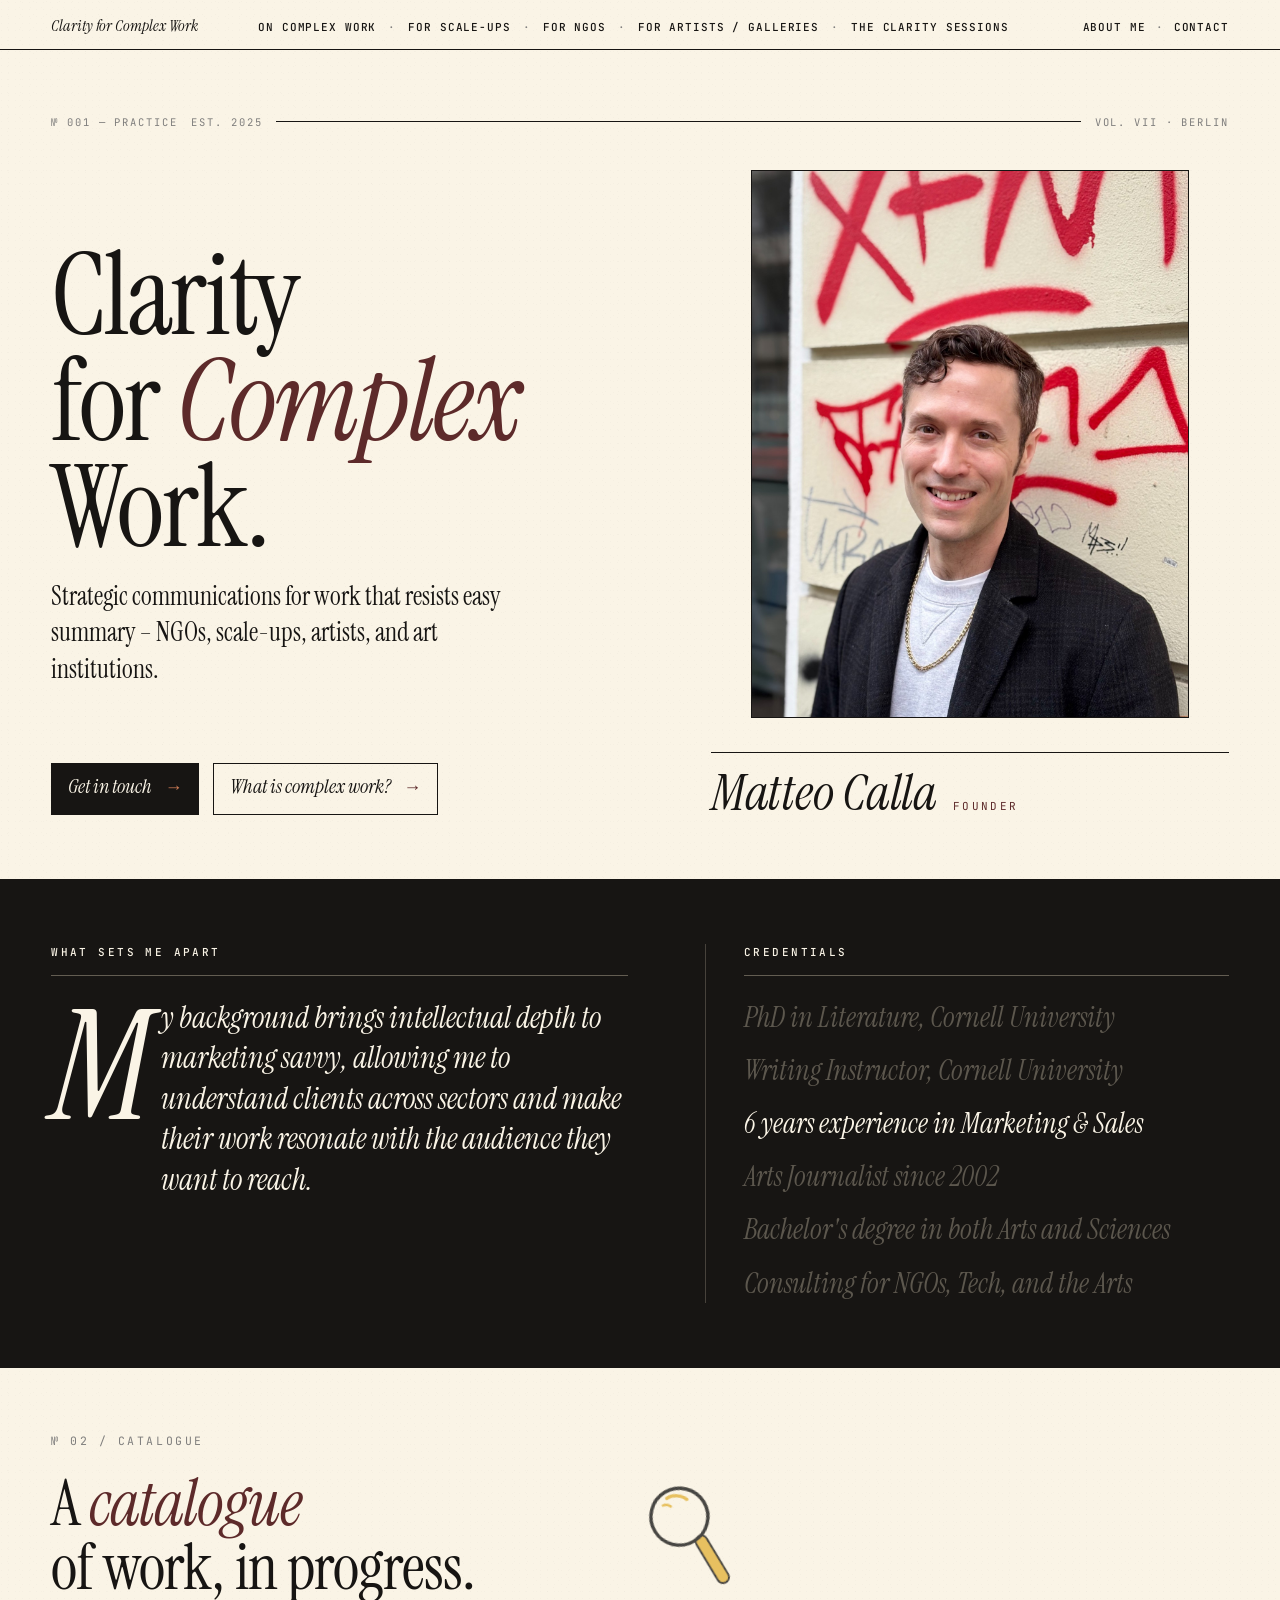
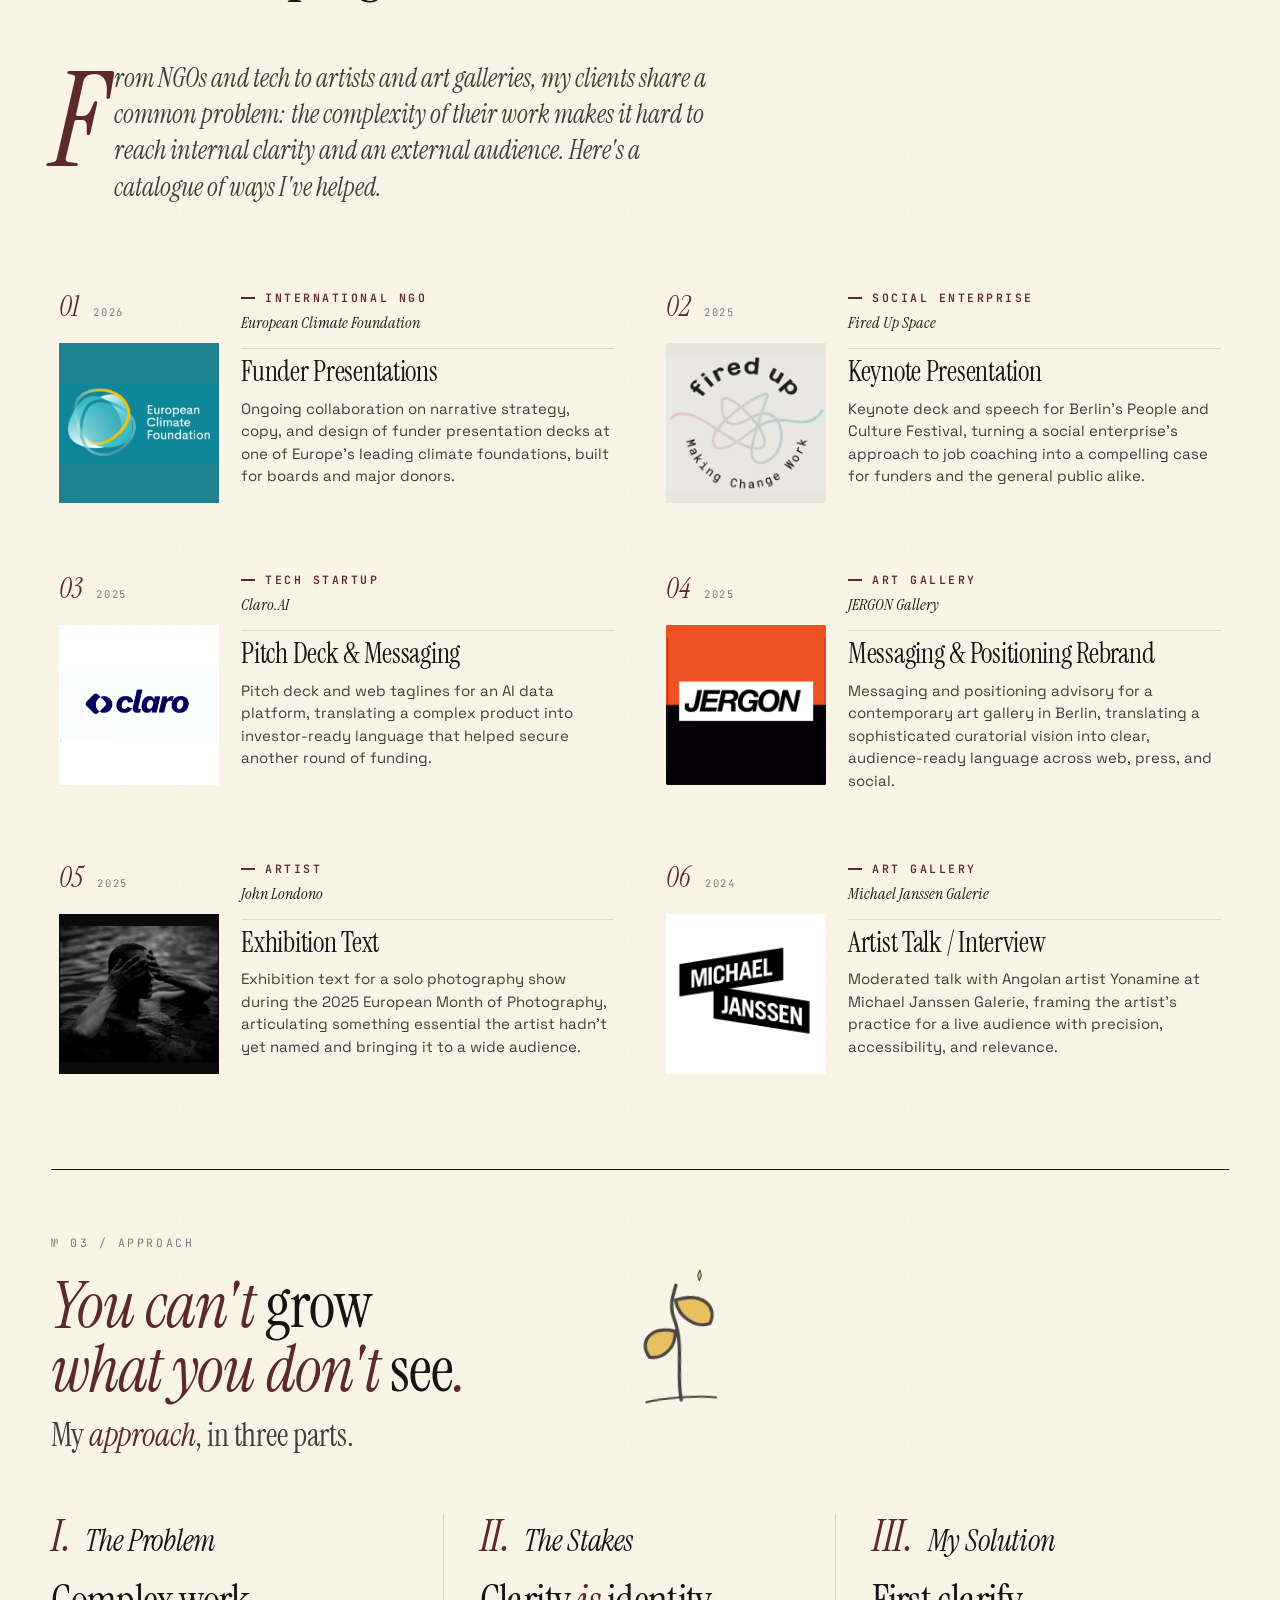
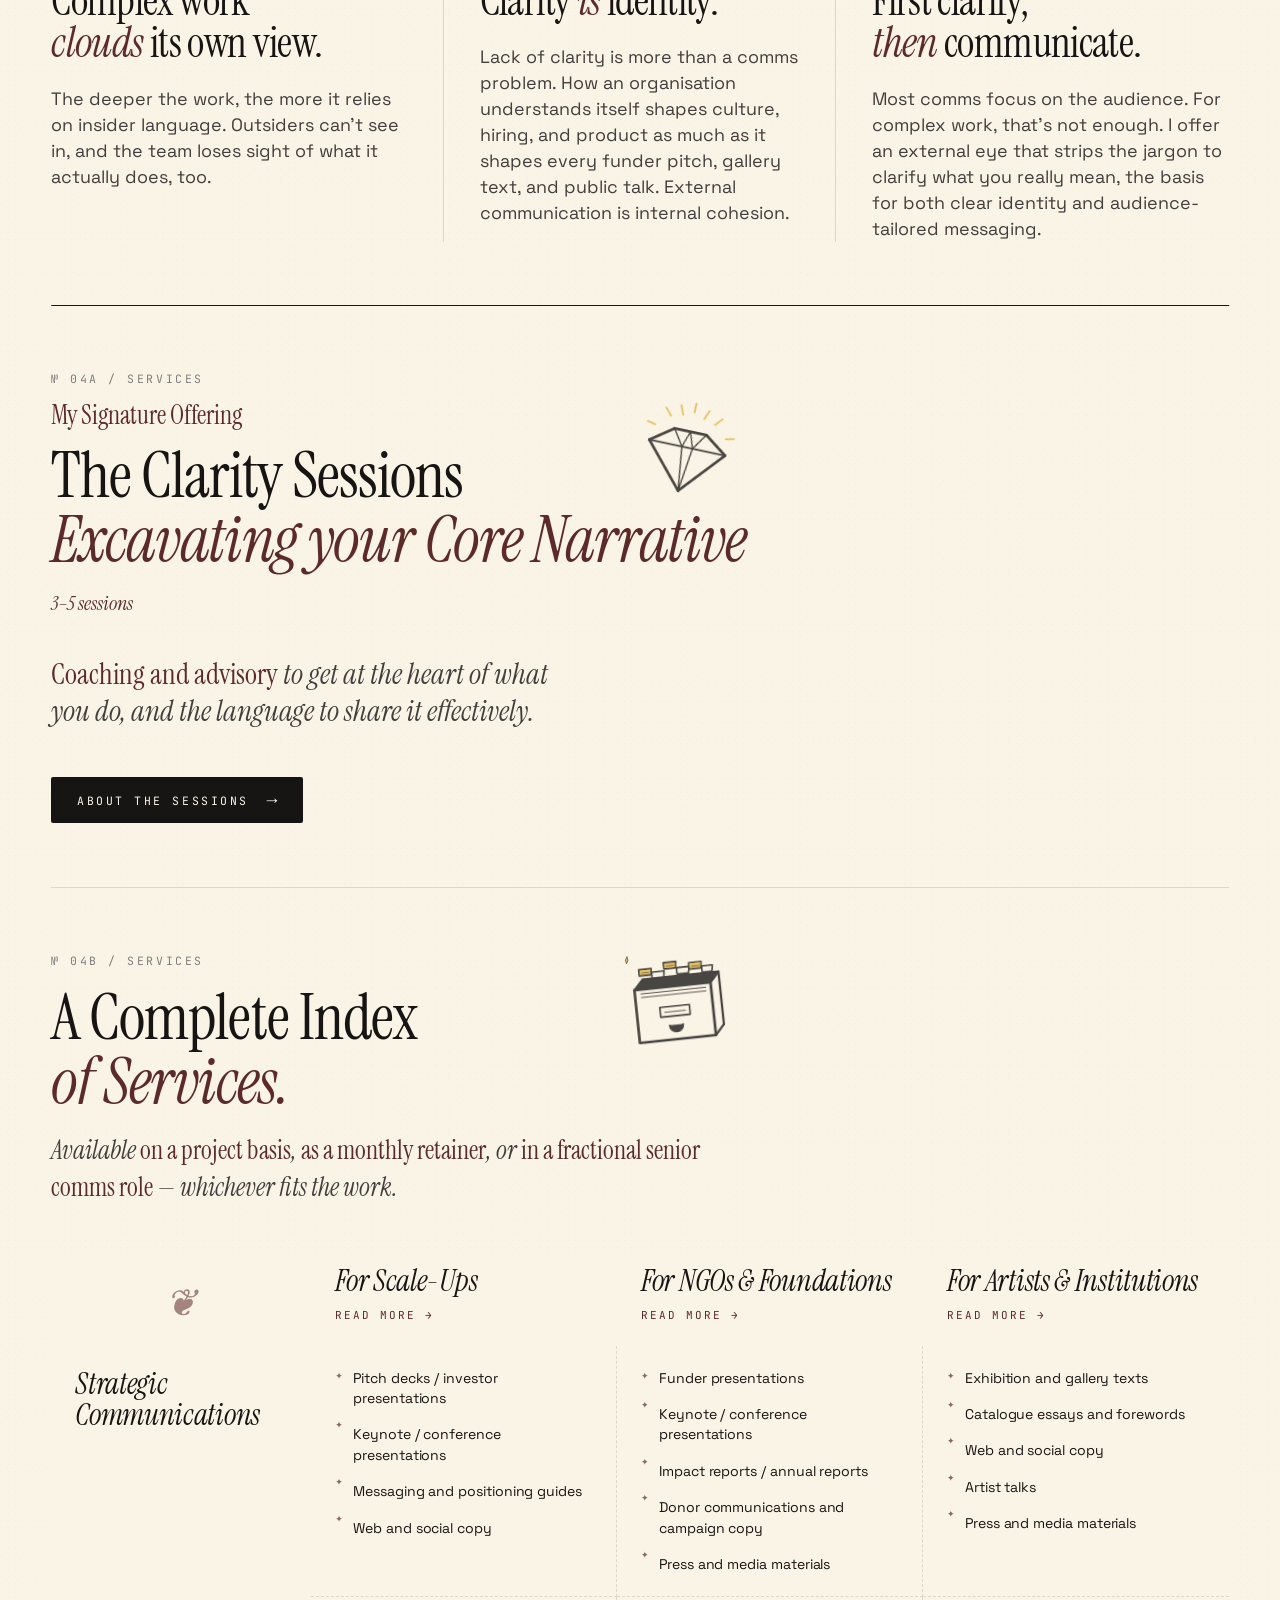
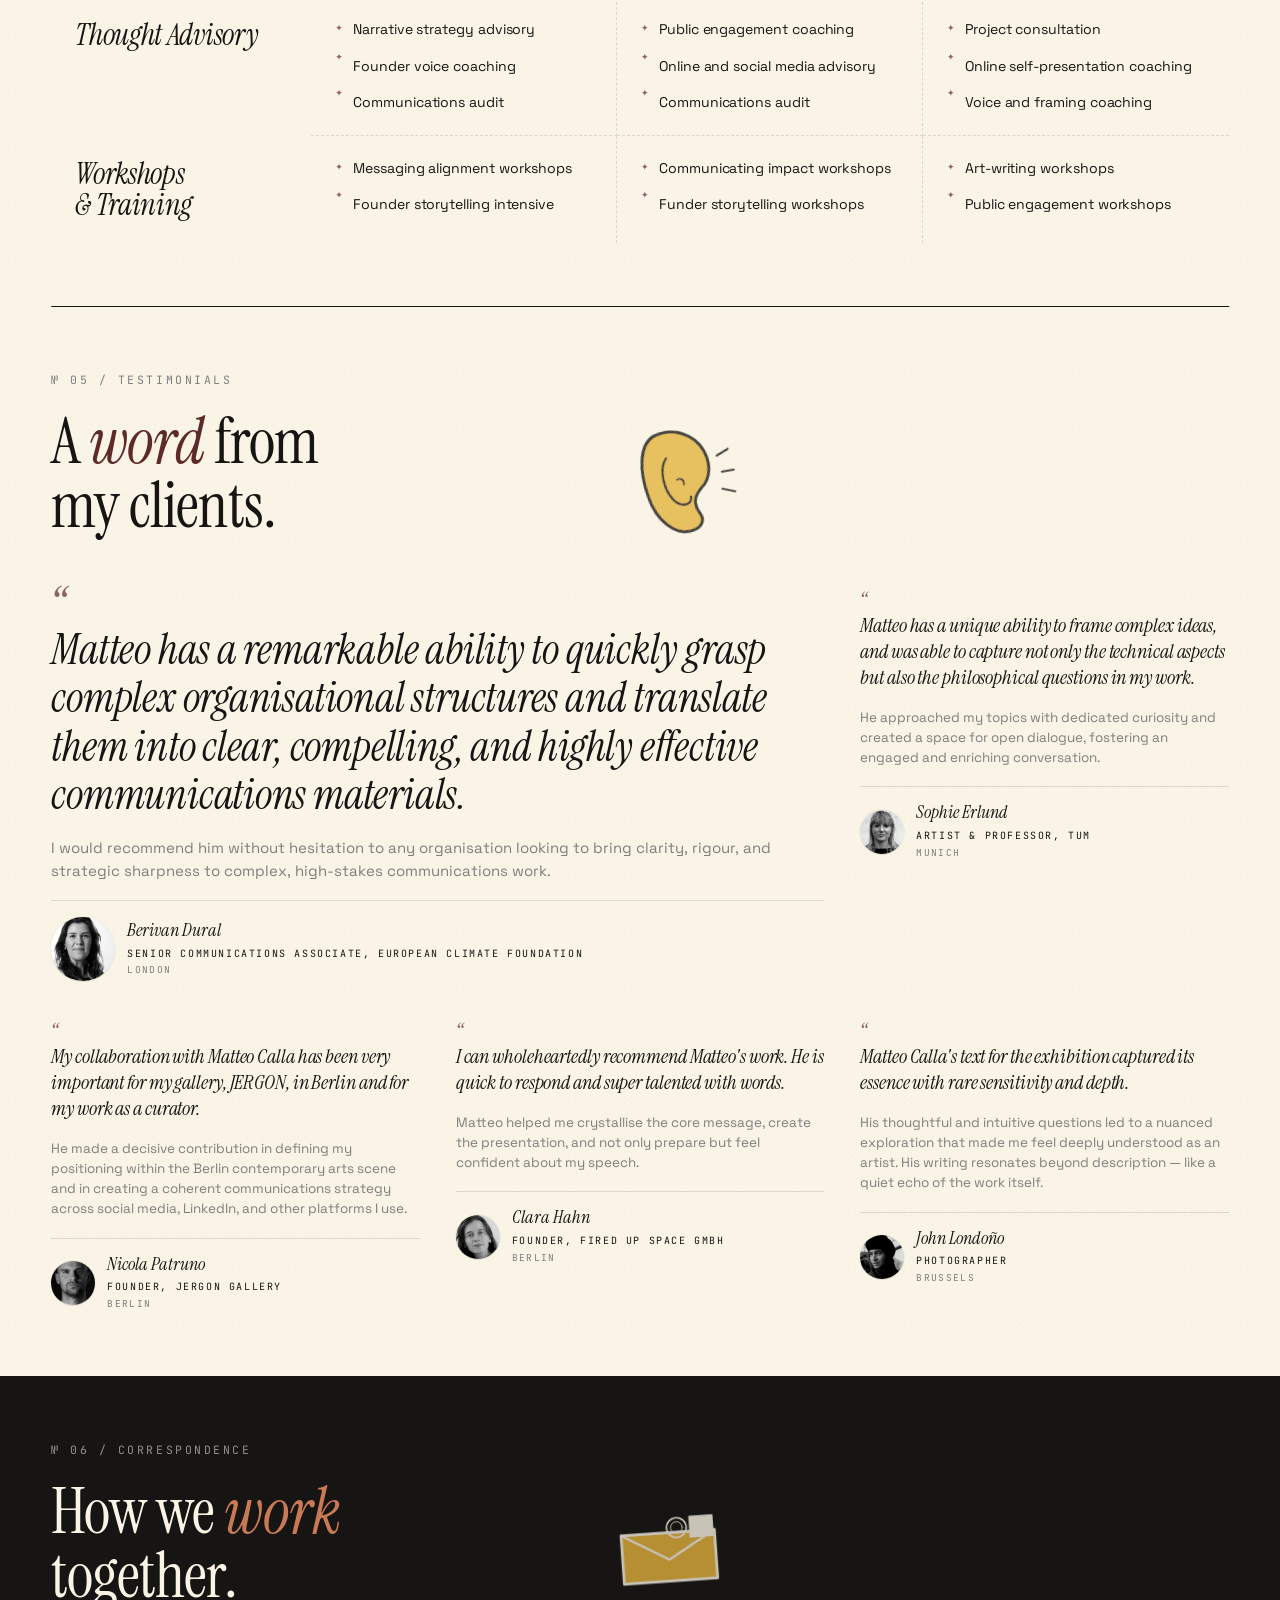
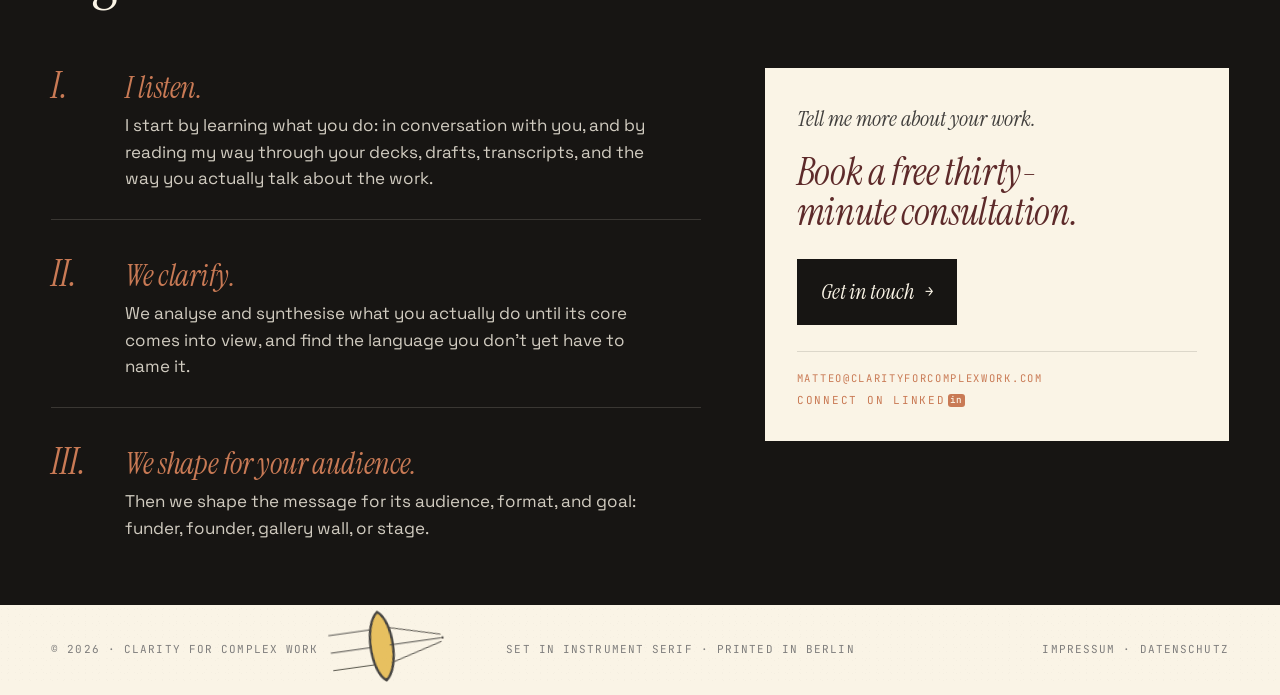
==== commit 321d73eb: "Add files via upload" ====
--- a/index.html
+++ b/index.html
@@ -28,16 +28,625 @@
     rel="stylesheet"
   />
   <link rel="stylesheet" href="styles.css" />
+  <style>
+    /* Baked marginalia offsets per breakpoint. On the live site the spot
+       illustrations are pinned (not draggable), so the per-breakpoint
+       offsets the old React app applied via JS now live here as CSS. The
+       at-rest tilt (--rot) and edge anchor (top/right) still come from the
+       .marginalia-* rules in styles.css; these only set the translate. */
+    .marginalia-cat-mag     { --dx: -482px; --dy: -15px; }
+    .marginalia-appr-sprout { --dx: -493px; --dy: -29px; }
+    .marginalia-svc-diamond { --dx: -483px; --dy: -167px; }
+    .marginalia-svc-cabinet { --dx: -494px; --dy: 519px; }
+    .marginalia-ts-ear      { --dx: -488px; --dy: -17px; }
+    .marginalia-cta-env     { --dx: -501px; --dy: 10px; }
+    .marginalia-foot-lens   { --dx: -90px;  --dy: -52px; }
+    @media (min-width: 561px) and (max-width: 880px) {
+      .marginalia-cat-mag     { --dx: -285px; --dy: 106px; }
+      .marginalia-appr-sprout { --dx: -284px; --dy: 94px; }
+      .marginalia-svc-diamond { --dx: -281px; --dy: 75px; }
+      .marginalia-svc-cabinet { --dx: -278px; --dy: 379px; }
+      .marginalia-ts-ear      { --dx: -282px; --dy: 100px; }
+      .marginalia-cta-env     { --dx: -280px; --dy: 117px; }
+      .marginalia-foot-lens   { --dx: 136px;  --dy: -82px; }
+    }
+    @media (max-width: 560px) {
+      .marginalia-cat-mag     { --dx: -58px; --dy: 105px; }
+      .marginalia-appr-sprout { --dx: -56px; --dy: 92px; }
+      .marginalia-svc-diamond { --dx: 273px; --dy: 105px; }
+      .marginalia-svc-cabinet { --dx: -55px; --dy: 479px; }
+      .marginalia-ts-ear      { --dx: -54px; --dy: 101px; }
+      .marginalia-cta-env     { --dx: -52px; --dy: 114px; }
+      .marginalia-foot-lens   { --dx: 317px; --dy: -137px; }
+    }
+  </style>
 </head>
-<body>
-  <div id="root"></div>
-
-  <!-- Production React (precompiled build — no in-browser Babel). -->
-  <script src="https://unpkg.com/react@18.3.1/umd/react.production.min.js" crossorigin="anonymous"></script>
-  <script src="https://unpkg.com/react-dom@18.3.1/umd/react-dom.production.min.js" crossorigin="anonymous"></script>
-
-  <script src="data.js"></script>
-  <script src="app.bundle.js"></script>
+<body style="--whimsy: 0.6; --ill-fill: #E2B23A; --ill-ink: var(--ink);">
+
+  <!-- ─── NAV / MASTHEAD ─── -->
+  <nav class="nav">
+    <div class="container nav-inner">
+      <span class="nav-mark">Clarity <em>for</em> Complex Work</span>
+      <button class="nav-toggle" type="button" aria-label="Toggle menu" aria-expanded="false"><span class="nav-toggle-menu">Menu</span><span class="nav-toggle-x">Close</span></button>
+      <div class="nav-links">
+        <a href="on-complex-work.html">On Complex Work</a>
+        <a href="for-scale-ups.html">For Scale-Ups</a>
+        <a href="for-ngos.html">For NGOs</a>
+        <a href="for-artists.html">For Artists / Galleries</a>
+        <a href="clarity-sessions.html">The Clarity Sessions</a>
+      </div>
+      <div class="nav-personal">
+        <a href="about.html">About Me</a>
+        <a class="nav-contact" href="mailto:matteo@clarityforcomplexwork.com">Contact</a>
+      </div>
+    </div>
+  </nav>
+
+  <!-- ─── HERO ─── -->
+  <header class="hero" data-screen-label="Hero">
+    <div class="container">
+      <div class="hero-eyebrow">
+        <span>№ 001 — PRACTICE</span>
+        <span>Est. 2025</span>
+        <span class="he-rule" aria-hidden="true"></span>
+        <span class="he-vol">Vol. VII · Berlin</span>
+      </div>
+      <div class="hero-grid">
+        <div>
+          <h1 class="hero-title">Clarity<br />for <em>Complex</em><br />Work.</h1>
+          <p class="hero-sub">Strategic communications for work that resists easy summary – NGOs, scale-ups, artists, and art institutions.</p>
+          <div class="hero-cta-row">
+            <a class="hero-feature" href="mailto:matteo@clarityforcomplexwork.com?subject=Hello%20%E2%80%94%20let%27s%20talk">
+              <span class="hero-feature-title">Get in touch</span>
+              <span class="hero-feature-arrow" aria-hidden="true">→</span>
+            </a>
+            <a class="hero-feature hero-feature--ghost" href="on-complex-work.html">
+              <span class="hero-feature-title">What is complex work?</span>
+              <span class="hero-feature-arrow" aria-hidden="true">→</span>
+            </a>
+          </div>
+        </div>
+        <div>
+          <figure class="hero-portrait">
+            <img src="matteo-portrait-hd.jpeg" alt="Portrait of Matteo Calla" class="ph-img" />
+          </figure>
+          <figcaption class="hero-nameplate">
+            <span class="np-rule"></span>
+            <span class="np-name">Matteo Calla</span>
+            <span class="np-role">Founder</span>
+          </figcaption>
+        </div>
+      </div>
+    </div>
+  </header>
+
+  <!-- ─── CREDENTIALS ─── -->
+  <section class="cred-section" data-screen-label="Credentials">
+    <div class="container cred-grid">
+      <div class="cred-intro">
+        <div class="cred-eyebrow">What Sets Me Apart</div>
+        <p class="dropcap">My background brings intellectual depth to marketing savvy, allowing me to understand clients across sectors and make their work resonate with the audience they want to reach.</p>
+      </div>
+      <div class="cred-flash cred-mode-fade">
+        <div class="cred-flash-label">Credentials</div>
+        <div class="cred-stack">
+          <div class="cred-line is-on"><span class="cred-text">PhD in Literature, Cornell University</span></div>
+          <div class="cred-line"><span class="cred-text">Writing Instructor, Cornell University</span></div>
+          <div class="cred-line"><span class="cred-text">6 years experience in Marketing &amp; Sales</span></div>
+          <div class="cred-line"><span class="cred-text">Arts Journalist since 2002</span></div>
+          <div class="cred-line"><span class="cred-text">Bachelor's degree in both Arts and Sciences</span></div>
+          <div class="cred-line"><span class="cred-text">Consulting for NGOs, Tech, and the Arts</span></div>
+        </div>
+      </div>
+    </div>
+  </section>
+
+  <!-- ─── CATALOGUE ─── -->
+  <section id="catalogue" class="section section--catalogue" data-screen-label="Catalogue">
+    <div class="marginalia marginalia-cat-mag" aria-hidden="true">
+      <svg viewBox="0 0 220 220" style="display:block;width:100%;height:auto;overflow:visible" aria-hidden="true">
+        <defs>
+          <filter id="rough-mag" x="-15%" y="-15%" width="130%" height="130%">
+            <feTurbulence type="fractalNoise" baseFrequency="0.035" numOctaves="2" seed="3"></feTurbulence>
+            <feDisplacementMap in="SourceGraphic" scale="1.1"></feDisplacementMap>
+          </filter>
+        </defs>
+        <g filter="url(#rough-mag)" stroke-linecap="round" stroke-linejoin="round">
+          <line x1="142" y1="124" x2="202" y2="184" stroke="var(--ill-ink)" stroke-width="28" stroke-linecap="round"></line>
+          <line x1="142" y1="124" x2="202" y2="184" stroke="var(--ill-fill)" stroke-width="20" stroke-linecap="round"></line>
+          <circle cx="86" cy="86" r="58" fill="none" stroke="var(--ill-ink)" stroke-width="7"></circle>
+          <path d="M 52,56 C 60,46 78,42 92,48" fill="none" stroke="var(--ill-fill)" stroke-width="7" stroke-linecap="round"></path>
+          <path d="M 48,72 C 52,68 60,68 64,70" fill="none" stroke="var(--ill-fill)" stroke-width="5" stroke-linecap="round"></path>
+        </g>
+      </svg>
+    </div>
+    <div class="container">
+      <div class="sec-head">
+        <div class="sec-num">№ 02 / Catalogue</div>
+        <h2 class="sec-title">A <em>catalogue</em><br />of work, in progress.</h2>
+      </div>
+      <p class="cat-intro dropcap">From NGOs and tech to artists and art galleries, my clients share a common problem: the complexity of their work makes it hard to reach internal clarity and an external audience. Here's a catalogue of ways I've helped.</p>
+      <div class="cat-grid">
+
+        <article class="cat-card cat-card--grid">
+          <div class="cat-left-col">
+            <div class="cat-num-col"><span class="cat-num-lg">01</span><span class="cat-year">2026</span></div>
+            <div class="cat-logo" style="background:#1E8590;border-color:#1E8590;">
+              <img src="images/clients/european-climate-foundation.png" alt="European Climate Foundation logo" class="logo-img" />
+            </div>
+          </div>
+          <div class="cat-content">
+            <div class="cat-tagline"><span class="cat-client-type">International NGO</span><span class="cat-sep">·</span><span class="cat-client">European Climate Foundation</span></div>
+            <h3 class="cat-deliv">Funder Presentations</h3>
+            <p class="cat-desc">Ongoing collaboration on narrative strategy, copy, and design of funder presentation decks at one of Europe's leading climate foundations, built for boards and major donors.</p>
+          </div>
+        </article>
+
+        <article class="cat-card cat-card--grid">
+          <div class="cat-left-col">
+            <div class="cat-num-col"><span class="cat-num-lg">02</span><span class="cat-year">2025</span></div>
+            <div class="cat-logo" style="background:#E8E5DD;border:none;">
+              <img src="images/clients/fired-up-space.png" alt="Fired Up Space logo" class="logo-img" />
+            </div>
+          </div>
+          <div class="cat-content">
+            <div class="cat-tagline"><span class="cat-client-type">Social Enterprise</span><span class="cat-sep">·</span><span class="cat-client">Fired Up Space</span></div>
+            <h3 class="cat-deliv">Keynote Presentation</h3>
+            <p class="cat-desc">Keynote deck and speech for Berlin's People and Culture Festival, turning a social enterprise's approach to job coaching into a compelling case for funders and the general public alike.</p>
+          </div>
+        </article>
+
+        <article class="cat-card cat-card--grid">
+          <div class="cat-left-col">
+            <div class="cat-num-col"><span class="cat-num-lg">03</span><span class="cat-year">2025</span></div>
+            <div class="cat-logo" style="background:#FFFFFF;border-color:#FFFFFF;">
+              <img src="images/clients/claro.png" alt="Claro.AI logo" class="logo-img" />
+            </div>
+          </div>
+          <div class="cat-content">
+            <div class="cat-tagline"><span class="cat-client-type">Tech Startup</span><span class="cat-sep">·</span><span class="cat-client">Claro.AI</span></div>
+            <h3 class="cat-deliv">Pitch Deck &amp; Messaging</h3>
+            <p class="cat-desc">Pitch deck and web taglines for an AI data platform, translating a complex product into investor-ready language that helped secure another round of funding.</p>
+          </div>
+        </article>
+
+        <article class="cat-card cat-card--grid">
+          <div class="cat-left-col">
+            <div class="cat-num-col"><span class="cat-num-lg">04</span><span class="cat-year">2025</span></div>
+            <div class="cat-logo" style="background:linear-gradient(to bottom, #EE5123 0%, #EE5123 50%, #020003 50%, #020003 100%);border-color:transparent;border-top-color:#EE5123;border-bottom-color:#0A0A0A;">
+              <img src="images/clients/jergon.png" alt="JERGON Gallery logo" class="logo-img" />
+            </div>
+          </div>
+          <div class="cat-content">
+            <div class="cat-tagline"><span class="cat-client-type">Art Gallery</span><span class="cat-sep">·</span><span class="cat-client">JERGON Gallery</span></div>
+            <h3 class="cat-deliv">Messaging &amp; Positioning Rebrand</h3>
+            <p class="cat-desc">Messaging and positioning advisory for a contemporary art gallery in Berlin, translating a sophisticated curatorial vision into clear, audience-ready language across web, press, and social.</p>
+          </div>
+        </article>
+
+        <article class="cat-card cat-card--grid">
+          <div class="cat-left-col">
+            <div class="cat-num-col"><span class="cat-num-lg">05</span><span class="cat-year">2025</span></div>
+            <div class="cat-logo" style="background:#0A0A0A;border-color:#0A0A0A;">
+              <img src="images/clients/john-londono.jpg" alt="John Londono logo" class="logo-img" />
+            </div>
+          </div>
+          <div class="cat-content">
+            <div class="cat-tagline"><span class="cat-client-type">Artist</span><span class="cat-sep">·</span><span class="cat-client">John Londono</span></div>
+            <h3 class="cat-deliv">Exhibition Text</h3>
+            <p class="cat-desc">Exhibition text for a solo photography show during the 2025 European Month of Photography, articulating something essential the artist hadn't yet named and bringing it to a wide audience.</p>
+          </div>
+        </article>
+
+        <article class="cat-card cat-card--grid">
+          <div class="cat-left-col">
+            <div class="cat-num-col"><span class="cat-num-lg">06</span><span class="cat-year">2024</span></div>
+            <div class="cat-logo" style="background:#FFFFFF;border-color:#FFFFFF;">
+              <img src="images/clients/michael-janssen.png" alt="Michael Janssen Galerie logo" class="logo-img" />
+            </div>
+          </div>
+          <div class="cat-content">
+            <div class="cat-tagline"><span class="cat-client-type">Art Gallery</span><span class="cat-sep">·</span><span class="cat-client">Michael Janssen Galerie</span></div>
+            <h3 class="cat-deliv">Artist Talk / Interview</h3>
+            <p class="cat-desc">Moderated talk with Angolan artist Yonamine at Michael Janssen Galerie, framing the artist's practice for a live audience with precision, accessibility, and relevance.</p>
+          </div>
+        </article>
+
+      </div>
+      <p class="rail-hint">Swipe through the catalogue <span aria-hidden="true">→</span></p>
+    </div>
+  </section>
+
+  <!-- ─── APPROACH ─── -->
+  <section id="approach" class="section section--approach" data-screen-label="Approach">
+    <div class="marginalia marginalia-appr-sprout" aria-hidden="true">
+      <svg viewBox="0 0 160 220" style="display:block;width:100%;height:auto;overflow:visible" aria-hidden="true">
+        <defs>
+          <filter id="rough-sprout" x="-15%" y="-15%" width="130%" height="130%">
+            <feTurbulence type="fractalNoise" baseFrequency="0.035" numOctaves="2" seed="11"></feTurbulence>
+            <feDisplacementMap in="SourceGraphic" scale="1.0"></feDisplacementMap>
+          </filter>
+        </defs>
+        <g filter="url(#rough-sprout)" stroke-linecap="round" stroke-linejoin="round">
+          <path d="M 28,200 C 56,194 110,196 132,200" fill="none" stroke="var(--ill-ink)" stroke-width="3"></path>
+          <path d="M 80,200 C 75,160 90,120 78,80 C 72,60 78,46 84,30" fill="none" stroke="var(--ill-ink)" stroke-width="5"></path>
+          <path d="M 78,98 C 42,86 22,112 38,134 C 60,138 78,120 78,98 Z" fill="var(--ill-fill)" stroke="var(--ill-ink)" stroke-width="5"></path>
+          <path d="M 82,52 C 124,42 144,68 130,90 C 110,96 84,78 82,52 Z" fill="var(--ill-fill)" stroke="var(--ill-ink)" stroke-width="5"></path>
+        </g>
+        <polygon points="120,10 122.88,18 120,26 117.12,18" fill="var(--ill-fill)" stroke="var(--ill-ink)" stroke-width="1.5" stroke-linejoin="round" transform="rotate(8 120 18)"></polygon>
+      </svg>
+    </div>
+    <div class="container">
+      <div class="sec-head">
+        <div class="sec-num">№ 03 / APPROACH</div>
+        <div>
+          <h2 class="appr-hero">You can't <em>grow</em><br />what you don't <em>see</em>.</h2>
+          <p class="appr-sub">My <em>approach</em>, in three parts.</p>
+        </div>
+      </div>
+      <div class="appr-pillars">
+        <div class="appr-col">
+          <div class="appr-lbl"><span class="appr-num">I.</span> The Problem</div>
+          <h4 class="appr-head">Complex work <em>clouds</em> its own view.</h4>
+          <p class="appr-body" style="font-family:'Space Grotesk';">The deeper the work, the more it relies on insider language. Outsiders can't see in, and the team loses sight of what it actually does, too.</p>
+        </div>
+        <div class="appr-col">
+          <div class="appr-lbl"><span class="appr-num">II.</span> The Stakes</div>
+          <h4 class="appr-head">Clarity <em>is</em> identity.</h4>
+          <p class="appr-body" style="font-family:'Space Grotesk';">Lack of clarity is more than a comms problem. How an organisation understands itself shapes culture, hiring, and product as much as it shapes every funder pitch, gallery text, and public talk. External communication is internal cohesion.</p>
+        </div>
+        <div class="appr-col">
+          <div class="appr-lbl"><span class="appr-num">III.</span> My Solution</div>
+          <h4 class="appr-head">First clarify, <em>then</em> communicate.</h4>
+          <p class="appr-body" style="font-family:'Space Grotesk';">Most comms focus on the audience. For complex work, that's not enough. I offer an external eye that strips the jargon to clarify what you really mean, the basis for both clear identity and audience-tailored messaging.</p>
+        </div>
+      </div>
+    </div>
+  </section>
+
+  <!-- ─── SERVICES ─── -->
+  <section id="services" class="section section--services" data-screen-label="Services">
+    <div class="marginalia marginalia-svc-diamond" aria-hidden="true">
+      <svg viewBox="0 0 240 220" style="display:block;width:100%;height:auto;overflow:visible" aria-hidden="true">
+        <defs>
+          <filter id="rough-diamond" x="-15%" y="-15%" width="130%" height="130%">
+            <feTurbulence type="fractalNoise" baseFrequency="0.04" numOctaves="2" seed="11"></feTurbulence>
+            <feDisplacementMap in="SourceGraphic" scale="1.4"></feDisplacementMap>
+          </filter>
+        </defs>
+        <g filter="url(#rough-diamond)" stroke-linecap="round" stroke-linejoin="round">
+          <path d="M 120,8 L 120,28" stroke="var(--ill-fill)" stroke-width="4"></path>
+          <path d="M 56,30 L 70,46" stroke="var(--ill-fill)" stroke-width="4"></path>
+          <path d="M 184,30 L 170,46" stroke="var(--ill-fill)" stroke-width="4"></path>
+          <path d="M 88,18 L 96,38" stroke="var(--ill-fill)" stroke-width="4"></path>
+          <path d="M 152,18 L 144,38" stroke="var(--ill-fill)" stroke-width="4"></path>
+          <path d="M 22,68 L 40,72" stroke="var(--ill-fill)" stroke-width="4"></path>
+          <path d="M 218,68 L 200,72" stroke="var(--ill-fill)" stroke-width="4"></path>
+          <path d="M 34,108 L 206,108" stroke="var(--ill-ink)" stroke-width="3.5" fill="none"></path>
+          <path d="M 84,72 L 156,72" stroke="var(--ill-ink)" stroke-width="6" fill="none"></path>
+          <path d="M 84,72 L 34,108" stroke="var(--ill-ink)" stroke-width="6" fill="none"></path>
+          <path d="M 156,72 L 206,108" stroke="var(--ill-ink)" stroke-width="6" fill="none"></path>
+          <path d="M 34,108 L 120,206" stroke="var(--ill-ink)" stroke-width="6" fill="none"></path>
+          <path d="M 206,108 L 120,206" stroke="var(--ill-ink)" stroke-width="6" fill="none"></path>
+          <path d="M 84,72 L 108,108 L 120,72 L 132,108 L 156,72" stroke="var(--ill-ink)" stroke-width="3" fill="none"></path>
+          <path d="M 108,108 L 120,206" stroke="var(--ill-ink)" stroke-width="3" fill="none"></path>
+          <path d="M 132,108 L 120,206" stroke="var(--ill-ink)" stroke-width="3" fill="none"></path>
+        </g>
+      </svg>
+    </div>
+    <div class="marginalia marginalia-svc-cabinet" aria-hidden="true">
+      <svg viewBox="0 0 240 220" style="display:block;width:100%;height:auto;overflow:visible" aria-hidden="true">
+        <defs>
+          <filter id="rough-cc" x="-15%" y="-15%" width="130%" height="130%">
+            <feTurbulence type="fractalNoise" baseFrequency="0.035" numOctaves="2" seed="31"></feTurbulence>
+            <feDisplacementMap in="SourceGraphic" scale="1.0"></feDisplacementMap>
+          </filter>
+        </defs>
+        <g filter="url(#rough-cc)" stroke-linecap="round" stroke-linejoin="round">
+          <path d="M 50,60 L 220,60 L 200,82 L 30,82 Z" fill="var(--ill-ink)" stroke="var(--ill-ink)" stroke-width="4"></path>
+          <path d="M 44,52 L 70,52 L 72,38 L 44,38 Z" fill="var(--ill-fill)" stroke="var(--ill-ink)" stroke-width="3.5"></path>
+          <path d="M 72,60 L 98,60 L 100,46 L 72,46 Z" fill="none" stroke="var(--ill-ink)" stroke-width="3.5"></path>
+          <path d="M 100,42 L 126,42 L 128,28 L 100,28 Z" fill="var(--ill-fill)" stroke="var(--ill-ink)" stroke-width="3.5"></path>
+          <path d="M 128,56 L 154,56 L 156,42 L 128,42 Z" fill="none" stroke="var(--ill-ink)" stroke-width="3.5"></path>
+          <path d="M 156,48 L 182,48 L 184,34 L 156,34 Z" fill="var(--ill-fill)" stroke="var(--ill-ink)" stroke-width="3.5"></path>
+          <path d="M 184,58 L 206,58 L 208,44 L 184,44 Z" fill="none" stroke="var(--ill-ink)" stroke-width="3.5"></path>
+          <path d="M 50,46 L 66,46" stroke="var(--ill-ink)" stroke-width="1.5"></path>
+          <path d="M 106,36 L 122,36" stroke="var(--ill-ink)" stroke-width="1.5"></path>
+          <path d="M 162,42 L 178,42" stroke="var(--ill-ink)" stroke-width="1.5"></path>
+          <path d="M 30,82 L 200,82 L 200,200 L 30,200 Z" fill="none" stroke="var(--ill-ink)" stroke-width="6"></path>
+          <path d="M 200,82 L 220,60 L 220,178 L 200,200" fill="none" stroke="var(--ill-ink)" stroke-width="5"></path>
+          <path d="M 44,92 L 188,92" stroke="var(--ill-ink)" stroke-width="2"></path>
+          <path d="M 44,100 L 188,100" stroke="var(--ill-ink)" stroke-width="2"></path>
+          <rect x="82" y="126" width="66" height="22" fill="none" stroke="var(--ill-ink)" stroke-width="3.5"></rect>
+          <path d="M 92,138 L 138,138" stroke="var(--ill-ink)" stroke-width="2"></path>
+          <path d="M 100,168 C 100,188 130,188 130,168" fill="var(--ill-ink)" stroke="var(--ill-ink)" stroke-width="4"></path>
+        </g>
+        <polygon points="20,6 22.88,14 20,22 17.12,14" fill="var(--ill-fill)" stroke="var(--ill-ink)" stroke-width="1.5" stroke-linejoin="round" transform="rotate(10 20 14)"></polygon>
+      </svg>
+    </div>
+    <div class="container">
+
+      <!-- Flagship — Clarity Sessions teaser -->
+      <article class="clarity clarity--teaser">
+        <header class="clarity-head">
+          <div class="clarity-kicker">№ 04a / SERVICES</div>
+          <div class="clarity-lead">My Signature Offering</div>
+          <h3 class="clarity-title">The Clarity Sessions<br /><em>Excavating your<br class="cs-sub-break" /> Core Narrative</em></h3>
+          <div class="clarity-format">3–5 sessions</div>
+        </header>
+        <p class="clarity-teaser-pitch"><b>Coaching and advisory</b> to get at the heart of what you do, and the language to share it effectively.</p>
+        <a class="clarity-more" href="clarity-sessions.html">About the sessions <span class="clarity-more-arr">→</span></a>
+      </article>
+
+      <div class="svc-head svc-head--index">
+        <div></div>
+        <div>
+          <div class="clarity-kicker" style="margin-bottom:16px;">№ 04b / SERVICES</div>
+          <h2 class="sec-title">A Complete Index<br /><em style="color:#5D2A2A;">of Services.</em></h2>
+          <p class="svc-sub">Available <b>on a project basis</b>, <b>as a monthly retainer</b>, or <b>in a fractional senior comms role</b> — whichever fits the work.</p>
+        </div>
+      </div>
+
+      <!-- Desktop matrix -->
+      <div class="m-grid" data-mode="">
+        <div class="m-cell m-corner"></div>
+
+        <a class="m-cell m-col-head" data-c="0" href="for-scale-ups.html">
+          <span class="m-label">For Scale-Ups</span>
+          <span class="m-col-more">Read more <span class="m-col-arr" aria-hidden="true">→</span></span>
+        </a>
+        <a class="m-cell m-col-head" data-c="1" href="for-ngos.html">
+          <span class="m-label">For NGOs &amp; Foundations</span>
+          <span class="m-col-more">Read more <span class="m-col-arr" aria-hidden="true">→</span></span>
+        </a>
+        <a class="m-cell m-col-head" data-c="2" href="for-artists.html">
+          <span class="m-label">For Artists &amp; Institutions</span>
+          <span class="m-col-more">Read more <span class="m-col-arr" aria-hidden="true">→</span></span>
+        </a>
+
+        <div class="m-cell m-row-head" data-r="0"><span class="m-label">Strategic Communications</span></div>
+        <div class="m-cell m-data" data-r="0" data-c="0"><ul><li>Pitch decks / investor presentations</li><li>Keynote / conference presentations</li><li>Messaging and positioning guides</li><li>Web and social copy</li></ul></div>
+        <div class="m-cell m-data" data-r="0" data-c="1"><ul><li>Funder presentations</li><li>Keynote / conference presentations</li><li>Impact reports / annual reports</li><li>Donor communications and campaign copy</li><li>Press and media materials</li></ul></div>
+        <div class="m-cell m-data" data-r="0" data-c="2"><ul><li>Exhibition and gallery texts</li><li>Catalogue essays and forewords</li><li>Web and social copy</li><li>Artist talks</li><li>Press and media materials</li></ul></div>
+
+        <div class="m-cell m-row-head" data-r="1"><span class="m-label">Thought Advisory</span></div>
+        <div class="m-cell m-data" data-r="1" data-c="0"><ul><li>Narrative strategy advisory</li><li>Founder voice coaching</li><li>Communications audit</li></ul></div>
+        <div class="m-cell m-data" data-r="1" data-c="1"><ul><li>Public engagement coaching</li><li>Online and social media advisory</li><li>Communications audit</li></ul></div>
+        <div class="m-cell m-data" data-r="1" data-c="2"><ul><li>Project consultation</li><li>Online self-presentation coaching</li><li>Voice and framing coaching</li></ul></div>
+
+        <div class="m-cell m-row-head" data-r="2"><span class="m-label">Workshops &amp; Training</span></div>
+        <div class="m-cell m-data" data-r="2" data-c="0"><ul><li>Messaging alignment workshops</li><li>Founder storytelling intensive</li></ul></div>
+        <div class="m-cell m-data" data-r="2" data-c="1"><ul><li>Communicating impact workshops</li><li>Funder storytelling workshops</li></ul></div>
+        <div class="m-cell m-data" data-r="2" data-c="2"><ul><li>Art-writing workshops</li><li>Public engagement workshops</li></ul></div>
+      </div>
+
+      <!-- Mobile / tablet tabs (CSS shows this ≤880px; the matrix above is shown >880px) -->
+      <div class="svc-m svc-m--tabs">
+        <div class="svc-m-tabs" role="tablist">
+          <button type="button" role="tab" class="svc-m-tab is-active" data-tab="0" aria-selected="true">For Scale-Ups</button>
+          <button type="button" role="tab" class="svc-m-tab" data-tab="1" aria-selected="false">For NGOs</button>
+          <button type="button" role="tab" class="svc-m-tab" data-tab="2" aria-selected="false">For Artists</button>
+        </div>
+
+        <div class="svc-m-panel" data-panel="0">
+          <div class="svc-m-groups">
+            <div class="svc-m-group"><div class="svc-m-group-label">Strategic Communications</div><ul><li>Pitch decks / investor presentations</li><li>Keynote / conference presentations</li><li>Messaging and positioning guides</li><li>Web and social copy</li></ul></div>
+            <div class="svc-m-group"><div class="svc-m-group-label">Thought Advisory</div><ul><li>Narrative strategy advisory</li><li>Founder voice coaching</li><li>Communications audit</li></ul></div>
+            <div class="svc-m-group"><div class="svc-m-group-label">Workshops &amp; Training</div><ul><li>Messaging alignment workshops</li><li>Founder storytelling intensive</li></ul></div>
+          </div>
+          <a class="svc-m-cta" href="for-scale-ups.html">Explore Scale-Ups <span aria-hidden="true">→</span></a>
+        </div>
+
+        <div class="svc-m-panel" data-panel="1" hidden>
+          <div class="svc-m-groups">
+            <div class="svc-m-group"><div class="svc-m-group-label">Strategic Communications</div><ul><li>Funder presentations</li><li>Keynote / conference presentations</li><li>Impact reports / annual reports</li><li>Donor communications and campaign copy</li><li>Press and media materials</li></ul></div>
+            <div class="svc-m-group"><div class="svc-m-group-label">Thought Advisory</div><ul><li>Public engagement coaching</li><li>Online and social media advisory</li><li>Communications audit</li></ul></div>
+            <div class="svc-m-group"><div class="svc-m-group-label">Workshops &amp; Training</div><ul><li>Communicating impact workshops</li><li>Funder storytelling workshops</li></ul></div>
+          </div>
+          <a class="svc-m-cta" href="for-ngos.html">Explore NGOs <span aria-hidden="true">→</span></a>
+        </div>
+
+        <div class="svc-m-panel" data-panel="2" hidden>
+          <div class="svc-m-groups">
+            <div class="svc-m-group"><div class="svc-m-group-label">Strategic Communications</div><ul><li>Exhibition and gallery texts</li><li>Catalogue essays and forewords</li><li>Web and social copy</li><li>Artist talks</li><li>Press and media materials</li></ul></div>
+            <div class="svc-m-group"><div class="svc-m-group-label">Thought Advisory</div><ul><li>Project consultation</li><li>Online self-presentation coaching</li><li>Voice and framing coaching</li></ul></div>
+            <div class="svc-m-group"><div class="svc-m-group-label">Workshops &amp; Training</div><ul><li>Art-writing workshops</li><li>Public engagement workshops</li></ul></div>
+          </div>
+          <a class="svc-m-cta" href="for-artists.html">Explore Artists <span aria-hidden="true">→</span></a>
+        </div>
+      </div>
+
+    </div>
+  </section>
+
+  <!-- ─── TESTIMONIALS ─── -->
+  <section id="testimonials" class="section section--testimonials" data-screen-label="Testimonials">
+    <div class="marginalia marginalia-ts-ear" aria-hidden="true">
+      <svg viewBox="0 0 180 220" style="display:block;width:100%;height:auto;overflow:visible" aria-hidden="true">
+        <defs>
+          <filter id="rough-ear" x="-15%" y="-15%" width="130%" height="130%">
+            <feTurbulence type="fractalNoise" baseFrequency="0.035" numOctaves="2" seed="5"></feTurbulence>
+            <feDisplacementMap in="SourceGraphic" scale="1.0"></feDisplacementMap>
+          </filter>
+        </defs>
+        <g filter="url(#rough-ear)" stroke-linecap="round" stroke-linejoin="round">
+          <path d="M 56,30 C 30,40 22,82 30,128 C 36,170 64,200 92,196 C 110,194 116,182 110,170 C 100,150 108,138 120,128 C 138,116 142,90 134,68 C 124,40 92,20 56,30 Z" fill="var(--ill-fill)" stroke="var(--ill-ink)" stroke-width="5"></path>
+          <path d="M 70,70 C 56,84 56,118 70,140 C 82,156 100,154 100,140" fill="none" stroke="var(--ill-ink)" stroke-width="4"></path>
+          <path d="M 82,108 C 88,106 94,110 92,118" fill="none" stroke="var(--ill-ink)" stroke-width="3"></path>
+          <path d="M 154,80 L 174,72" stroke="var(--ill-ink)" stroke-width="3.5"></path>
+          <path d="M 158,108 L 178,108" stroke="var(--ill-ink)" stroke-width="3.5"></path>
+          <path d="M 154,136 L 174,144" stroke="var(--ill-ink)" stroke-width="3.5"></path>
+        </g>
+      </svg>
+    </div>
+    <div class="container" style="font-family:'Instrument Serif';">
+      <div class="sec-head">
+        <div class="sec-num">№ 05 / Testimonials</div>
+        <h2 class="sec-title">A <em>word</em> from<br />my clients.</h2>
+      </div>
+      <div class="ts-grid">
+
+        <figure class="ts lg">
+          <blockquote>Matteo has a remarkable ability to quickly grasp complex organisational structures and translate them into clear, compelling, and highly effective communications materials.</blockquote>
+          <p class="ts-body">I would recommend him without hesitation to any organisation looking to bring clarity, rigour, and strategic sharpness to complex, high-stakes communications work.</p>
+          <div class="ts-head">
+            <img class="avatar avatar-photo" src="images/testimonials/berivan-dural.png" alt="Berivan Dural" style="width:64px;height:64px;" />
+            <figcaption>
+              <span class="ts-who">Berivan Dural</span>
+              <span class="ts-org">Senior Communications Associate, European Climate Foundation</span>
+              <span class="ts-city">London</span>
+            </figcaption>
+          </div>
+        </figure>
+
+        <figure class="ts sm">
+          <blockquote>Matteo has a unique ability to frame complex ideas, and was able to capture not only the technical aspects but also the philosophical questions in my work.</blockquote>
+          <p class="ts-body">He approached my topics with dedicated curiosity and created a space for open dialogue, fostering an engaged and enriching conversation.</p>
+          <div class="ts-head">
+            <img class="avatar avatar-photo" src="images/testimonials/sophie-erlund.png" alt="Sophie Erlund" style="width:44px;height:44px;" />
+            <figcaption>
+              <span class="ts-who">Sophie Erlund</span>
+              <span class="ts-org">Artist &amp; Professor, TUM</span>
+              <span class="ts-city">Munich</span>
+            </figcaption>
+          </div>
+        </figure>
+
+        <figure class="ts sm">
+          <blockquote>My collaboration with Matteo Calla has been very important for my gallery, JERGON, in Berlin and for my work as a curator.</blockquote>
+          <p class="ts-body">He made a decisive contribution in defining my positioning within the Berlin contemporary arts scene and in creating a coherent communications strategy across social media, LinkedIn, and other platforms I use.</p>
+          <div class="ts-head">
+            <img class="avatar avatar-photo" src="images/testimonials/nicola-patruno.png" alt="Nicola Patruno" style="width:44px;height:44px;" />
+            <figcaption>
+              <span class="ts-who">Nicola Patruno</span>
+              <span class="ts-org">Founder, JERGON Gallery</span>
+              <span class="ts-city">Berlin</span>
+            </figcaption>
+          </div>
+        </figure>
+
+        <figure class="ts sm">
+          <blockquote>I can wholeheartedly recommend Matteo's work. He is quick to respond and super talented with words.</blockquote>
+          <p class="ts-body">Matteo helped me crystallise the core message, create the presentation, and not only prepare but feel confident about my speech.</p>
+          <div class="ts-head">
+            <img class="avatar avatar-photo" src="images/testimonials/clara-hahn.png" alt="Clara Hahn" style="width:44px;height:44px;" />
+            <figcaption>
+              <span class="ts-who">Clara Hahn</span>
+              <span class="ts-org">Founder, Fired Up Space GmbH</span>
+              <span class="ts-city">Berlin</span>
+            </figcaption>
+          </div>
+        </figure>
+
+        <figure class="ts sm">
+          <blockquote>Matteo Calla's text for the exhibition captured its essence with rare sensitivity and depth.</blockquote>
+          <p class="ts-body">His thoughtful and intuitive questions led to a nuanced exploration that made me feel deeply understood as an artist. His writing resonates beyond description &mdash; like a quiet echo of the work itself.</p>
+          <div class="ts-head">
+            <img class="avatar avatar-photo" src="images/testimonials/john-londono.png" alt="John Londoño" style="width:44px;height:44px;" />
+            <figcaption>
+              <span class="ts-who">John Londoño</span>
+              <span class="ts-org">Photographer</span>
+              <span class="ts-city">Brussels</span>
+            </figcaption>
+          </div>
+        </figure>
+
+      </div>
+      <p class="rail-hint">Swipe for more <span aria-hidden="true">→</span></p>
+    </div>
+  </section>
+
+  <!-- ─── CTA ─── -->
+  <section id="book" class="section section--cta" data-screen-label="Correspondence">
+    <div class="marginalia marginalia-cta-env" aria-hidden="true">
+      <svg viewBox="0 0 240 180" style="display:block;width:100%;height:auto;overflow:visible" aria-hidden="true">
+        <defs>
+          <filter id="rough-env" x="-15%" y="-15%" width="130%" height="130%">
+            <feTurbulence type="fractalNoise" baseFrequency="0.035" numOctaves="2" seed="17"></feTurbulence>
+            <feDisplacementMap in="SourceGraphic" scale="1.0"></feDisplacementMap>
+          </filter>
+        </defs>
+        <g filter="url(#rough-env)" stroke-linecap="round" stroke-linejoin="round">
+          <path d="M 16,48 L 224,48 L 224,156 L 16,156 Z" fill="var(--ill-fill)" stroke="var(--ill-ink)" stroke-width="6"></path>
+          <path d="M 16,48 L 120,108 L 224,48" fill="none" stroke="var(--ill-ink)" stroke-width="5"></path>
+          <path d="M 170,16 L 220,16 L 220,60 L 170,60 Z" fill="var(--ill-ink)" stroke="var(--ill-ink)" stroke-width="4"></path>
+          <circle cx="140" cy="38" r="22" fill="none" stroke="var(--ill-ink)" stroke-width="3.5"></circle>
+          <circle cx="140" cy="38" r="13" fill="none" stroke="var(--ill-ink)" stroke-width="2"></circle>
+        </g>
+      </svg>
+    </div>
+    <div class="container">
+      <div class="sec-head">
+        <div class="sec-num">№ 06 / Correspondence</div>
+        <h2 class="sec-title">How we <em>work</em><br />together.</h2>
+      </div>
+      <div class="ctaA">
+        <div class="ctaA-method">
+          <div class="ctaA-beat">
+            <span class="ctaA-num">I.</span>
+            <div>
+              <h4 class="ctaA-t">I listen.</h4>
+              <p class="ctaA-b">I start by learning what you do: in conversation with you, and by reading my way through your decks, drafts, transcripts, and the way you actually talk about the work.</p>
+            </div>
+          </div>
+          <div class="ctaA-beat">
+            <span class="ctaA-num">II.</span>
+            <div>
+              <h4 class="ctaA-t">We clarify.</h4>
+              <p class="ctaA-b">We analyse and synthesise what you actually do until its core comes into view, and find the language you don't yet have to name it.</p>
+            </div>
+          </div>
+          <div class="ctaA-beat">
+            <span class="ctaA-num">III.</span>
+            <div>
+              <h4 class="ctaA-t">We shape for your audience.</h4>
+              <p class="ctaA-b">Then we shape the message for its audience, format, and goal: funder, founder, gallery wall, or stage.</p>
+            </div>
+          </div>
+        </div>
+        <div class="ctaA-panel">
+          <p class="ctaA-open">Tell me more about your work.</p>
+          <p class="ctaA-invite">Book a free thirty-minute consultation.</p>
+          <a class="ctaA-btn" href="mailto:matteo@clarityforcomplexwork.com?subject=Hello%20%E2%80%94%20let%27s%20talk">Get in touch <span class="arr">→</span></a>
+          <div class="ctaA-meta">
+            <span style="color:rgb(201, 122, 85);">matteo@clarityforcomplexwork.com</span>
+            <a class="cta-li" href="https://www.linkedin.com/in/matteocalla/" target="_blank" rel="noopener">Connect on Linked<span class="li-mark">in</span></a>
+          </div>
+        </div>
+      </div>
+    </div>
+  </section>
+
+  <!-- ─── FOOTER ─── -->
+  <footer class="foot">
+    <div class="marginalia marginalia-foot-lens" aria-hidden="true">
+      <svg viewBox="0 0 280 180" style="display:block;width:100%;height:auto;overflow:visible" aria-hidden="true">
+        <defs>
+          <filter id="rough-foot-lens" x="-15%" y="-15%" width="130%" height="130%">
+            <feTurbulence type="fractalNoise" baseFrequency="0.035" numOctaves="2" seed="23"></feTurbulence>
+            <feDisplacementMap in="SourceGraphic" scale="0.9"></feDisplacementMap>
+          </filter>
+        </defs>
+        <g filter="url(#rough-foot-lens)" stroke-linecap="round" stroke-linejoin="round">
+          <path d="M 10,52 L 102,52" stroke="var(--ill-ink)" stroke-width="2" fill="none"></path>
+          <path d="M 10,90 L 102,90" stroke="var(--ill-ink)" stroke-width="2" fill="none"></path>
+          <path d="M 10,128 L 102,128" stroke="var(--ill-ink)" stroke-width="2" fill="none"></path>
+          <path d="M 120,16 C 152,40 152,140 120,164 C 88,140 88,40 120,16 Z" fill="var(--ill-fill)" stroke="var(--ill-ink)" stroke-width="5.5"></path>
+          <path d="M 138,52 L 248,82" stroke="var(--ill-ink)" stroke-width="2" fill="none"></path>
+          <path d="M 138,90 L 248,90" stroke="var(--ill-ink)" stroke-width="2" fill="none"></path>
+          <path d="M 138,128 L 248,98" stroke="var(--ill-ink)" stroke-width="2" fill="none"></path>
+          <circle cx="252" cy="90" r="2.5" fill="var(--ill-ink)"></circle>
+        </g>
+      </svg>
+    </div>
+    <div class="container foot-inner">
+      <span>© 2026 · Clarity for Complex Work</span>
+      <span>Set in Instrument Serif · Printed in Berlin</span>
+      <span><a href="impressum.html">Impressum</a> · <a href="datenschutz.html">Datenschutz</a></span>
+    </div>
+  </footer>
+
+  <script src="home.js"></script>
   <script src="nav-menu.js"></script>
   <!-- Cloudflare Web Analytics -->
   <script defer src='https://static.cloudflareinsights.com/beacon.min.js' data-cf-beacon='{"token": "dcd0d2cc7058401081019d607f569e5e"}'></script>
--- a/styles.css
+++ b/styles.css
@@ -409,7 +409,7 @@
   text-transform: uppercase;
   color: var(--margin);
   font-weight: 500;
-  margin: clamp(40px, 5vw, 64px) 0 24px;
+  margin: clamp(26px, 3vw, 40px) 0 24px;
 }
 .essay-part:first-child {
   margin-top: 0;
@@ -425,6 +425,14 @@
   margin: clamp(32px, 4vw, 52px) 0;
   padding: 0;
   max-width: 64ch;
+  /* Measure the figure in the SAME font as the prose column so its 64ch
+     equals .sp-prose's 64ch. Otherwise the figure resolves ~40px wider
+     and, being left-pinned, pushes the centered quote right of the column
+     (bigger gap on the left). Only affects the figure's measuring box —
+     the blockquote sets its own display font, so the quote looks identical,
+     just centered on the column. */
+  font-family: var(--serif);
+  font-size: clamp(17px, 1.25vw, 19px);
   text-align: center;
 }
 .essay-pull blockquote {
@@ -553,18 +561,12 @@
   font-style: italic;
   font-weight: 500;
   color: var(--accent);
-  box-shadow: inset 0 -0.15em 0 rgba(201, 122, 85, 0.18);
   padding: 0 0.02em;
 }
-/* Underlined variant of the coda — a real rule beneath the line
-   rather than the faint highlight, for a closing sentence that
-   wants to land as the essay's signature. */
+/* Underlined variant of the coda — underline removed per request;
+   now falls back to the base coda's oxblood highlight + italics. */
 .sp-prose .sp-prose-coda--underline {
-  box-shadow: none;
-  text-decoration: underline;
-  text-decoration-color: var(--accent);
-  text-decoration-thickness: 1px;
-  text-underline-offset: 0.18em;
+  text-decoration: none;
 }
 
 /* SERVICES STACK — three labelled blocks (Strategic Comms /
@@ -1400,12 +1402,13 @@
    collapses to a single stacked column on actual phones (≤560px), where
    the eyebrow/CTA/portrait mobile rules above already take over. */
 @media (max-width: 560px) {
-  /* Mobile hero order: pitch → portrait → name → actions. The two CTA
-     buttons move BELOW "Matteo Calla / Founder" so they close the hero
-     rather than splitting the title/subtitle from the portrait. The two
-     column wrappers become display:contents so the title, subtitle,
-     portrait, nameplate and CTA row are all direct flex items of the
-     hero grid and can be reordered. (Desktop + tablet are untouched.) */
+  /* Mobile hero order: pitch → actions → portrait → name. The two CTA
+     buttons sit directly below the subtitle — the prime conversion spot —
+     and above the portrait, rather than closing the hero after the
+     nameplate. The two column wrappers become display:contents so the
+     title, subtitle, CTA row, portrait and nameplate are all direct flex
+     items of the hero grid and can be reordered. (Desktop + tablet are
+     untouched.) */
   .hero-grid {
     display: flex;
     flex-direction: column;
@@ -1414,9 +1417,9 @@
   .hero .hero-grid > div { display: contents; }
   .hero-title { order: 1; }
   .hero-sub { order: 2; }
-  .hero-portrait { order: 3; max-width: 480px; aspect-ratio: 4/5; }
-  .hero-nameplate { order: 4; }
-  .hero-cta-row { order: 5; margin-top: 22px; }
+  .hero-cta-row { order: 3; margin-top: 0; margin-bottom: 30px; }
+  .hero-portrait { order: 4; max-width: 480px; aspect-ratio: 4/5; }
+  .hero-nameplate { order: 5; }
 }
 
 /* Two-column hero (tablet + desktop): line up the bottom of the CTA
@@ -2004,6 +2007,12 @@
     border-bottom: 1px solid var(--rule);
     padding: 28px 0;
   }
+  /* When stacked, the grid no longer supplies a column measure, so the head
+     and body have nothing to wrap against and run the full viewport width
+     (worst in landscape / on tablets). Cap them to a readable measure; the
+     act divider (.appr-col border) still spans full width. On a portrait
+     phone the column is already narrower than this, so it's a no-op there. */
+  .appr-head, .appr-body { max-width: 30rem; }
   /* tighten the label/head rhythm on mobile so each act reads as a compact
      beat and the three-part stack isn't such a long scroll */
   .appr-lbl { margin-bottom: 14px; }
@@ -2613,19 +2622,51 @@
   text-transform: uppercase;
   color: #C97A55;
 }
+/* LinkedIn link in the contact CTA — tan mono with the "in" glyph, shown
+   under the email on the homepage and subpage CTAs. More prominent than the
+   footer link, since this is the act-of-reaching-out zone. */
+.cta-li {
+  --li-col: #C97A55;
+  color: var(--li-col);
+  text-decoration: none;
+  font-family: var(--mono);
+  font-size: 11px;
+  letter-spacing: 0.16em;
+  text-transform: uppercase;
+}
+.cta-li svg { width: 13px; height: 13px; fill: currentColor; display: inline-block; vertical-align: -0.12em; margin-left: 7px; }
+/* LinkedIn "in" set as the logo mark — the last two letters of the word
+   become a small rounded badge. Background is driven by --li-col (the link
+   colour) rather than currentColor, since the badge sets its own text
+   colour to paper; both shift to ink on hover via --li-col. */
+.cta-li .li-mark {
+  display: inline-block;
+  background: var(--li-col);
+  color: var(--paper);
+  text-transform: lowercase;
+  letter-spacing: 0;
+  font-size: 0.84em;
+  font-weight: 500;
+  line-height: 1;
+  padding: 0.22em 0.26em;
+  border-radius: 3px;
+  margin-left: 2px;
+  vertical-align: 0.12em;
+}
+.cta-li:hover { --li-col: var(--ink); }
+.sp-cta-body .cta-li { margin-top: 12px; }
 
 @media (max-width: 880px) {
-  /* On mobile the three "method" beats pushed the actual contact button
-     ~970px below the heading — the conversion action was buried almost a
-     full screen down. Reorder so the panel (invite + button + email) sits
-     directly under the heading, with the method beats below as supporting
-     detail for anyone who keeps scrolling. */
+  /* Stack the two columns. Source order is kept (heading → the three
+     method beats → booking panel) so the "How we work together" narrative
+     reads in full before the booking action, rather than the panel jumping
+     above the beats. This is a considered, high-trust page — the beats are
+     the persuasion, so they lead. */
   .ctaA {
     display: flex;
     flex-direction: column;
     gap: 40px;
   }
-  .ctaA-panel { order: -1; }
   /* Tighten the rhythm between the three steps (like Approach) so the
      supporting method isn't such a long scroll. */
   .ctaA-method { gap: 22px; }
@@ -2649,6 +2690,11 @@
 }
 .foot a { color: var(--margin); }
 .foot a:hover { color: var(--ink); }
+/* LinkedIn glyph in the footer — monochrome "in" mark that inherits the
+   muted footer link color and darkens to ink on hover, matching the legal
+   links beside it. */
+.foot-li { display: inline-block; vertical-align: -0.22em; line-height: 0; }
+.foot-li svg { width: 14px; height: 14px; display: block; fill: currentColor; }
 
 /* ─── WHIMSY: drop caps + ornaments ─── */
 .dropcap::first-letter {
@@ -3149,10 +3195,21 @@
 .clarity-head { display: flex; flex-direction: column; gap: 14px; margin-bottom: 36px; }
 .clarity-kicker {
   font-family: var(--mono);
-  font-size: 11px; letter-spacing: 0.22em;
+  font-size: 11.5px; letter-spacing: 0.22em;
   text-transform: uppercase;
   color: var(--margin);
 }
+/* §04 role boxes — a small filled oxblood label above each block's title
+   (The Core Offering / The Complete Index) so the section's two parts are
+   instantly identifiable. Same device on both halves. */
+.role-box {
+  display: inline-flex; align-self: flex-start; white-space: nowrap;
+  font-family: var(--mono); font-size: 11px; letter-spacing: 0.15em;
+  text-transform: uppercase; color: var(--accent);
+  border: 1px solid var(--accent); border-radius: 2px;
+  padding: 7px 13px; margin: 2px 0 4px;
+}
+.svc-head--index .role-box { margin-bottom: 18px; }
 .clarity-format {
   font-family: var(--display);
   font-style: italic;
@@ -3164,14 +3221,23 @@
   font-family: var(--display);
   font-weight: 400;
   font-style: normal;
-  font-size: clamp(38px, 5vw, 64px);
-  line-height: 1.02;
+  font-size: clamp(36px, 5vw, 64px);
+  line-height: 1.0;
   margin: 0;
-  letter-spacing: -0.01em;
+  letter-spacing: -0.015em;
   text-wrap: balance;
   color: var(--ink);
 }
 .clarity-title em { font-style: italic; color: var(--accent); }
+.clarity-lead {
+  font-family: var(--display); font-style: normal;
+  font-size: clamp(20px, 2vw, 26px); line-height: 1.1;
+  color: var(--accent); margin: 0;
+}
+/* Subtitle break: off by default (desktop/tablet wrap naturally), forced
+   on phones so the heading is reliably three lines. */
+.cs-sub-break { display: none; }
+@media (max-width: 560px) { .cs-sub-break { display: inline; } }
 
 /* Four parallel "For X..." audience lines, italic display, on their own rows */
 .clarity-audiences {
@@ -3310,6 +3376,18 @@
     width: clamp(52px, 8vw, 66px);
   }
 }
+/* Phone (≤560): LEFT-anchor the diamond so its offset (baked or dragged)
+   tracks the left-aligned "Core Narrative" line it crowns and stays put
+   across phone widths, rather than drifting with the right edge. The
+   actual placement comes from the translate offset (--dx/--dy). */
+@media (max-width: 560px) {
+  .marginalia-svc-diamond {
+    top: 0;
+    left: 0;
+    right: auto;
+    bottom: auto;
+  }
+}
 
 
 /* ─── Clarity Sessions — teaser variant (home page) ──────────────────
@@ -3330,6 +3408,11 @@
   color: var(--ink-2);
   text-wrap: balance;
   max-width: 920px;
+}
+.clarity-teaser-pitch b {
+  font-style: normal;
+  font-weight: 400;
+  color: var(--accent);
 }
 .clarity-more {
   display: inline-flex;
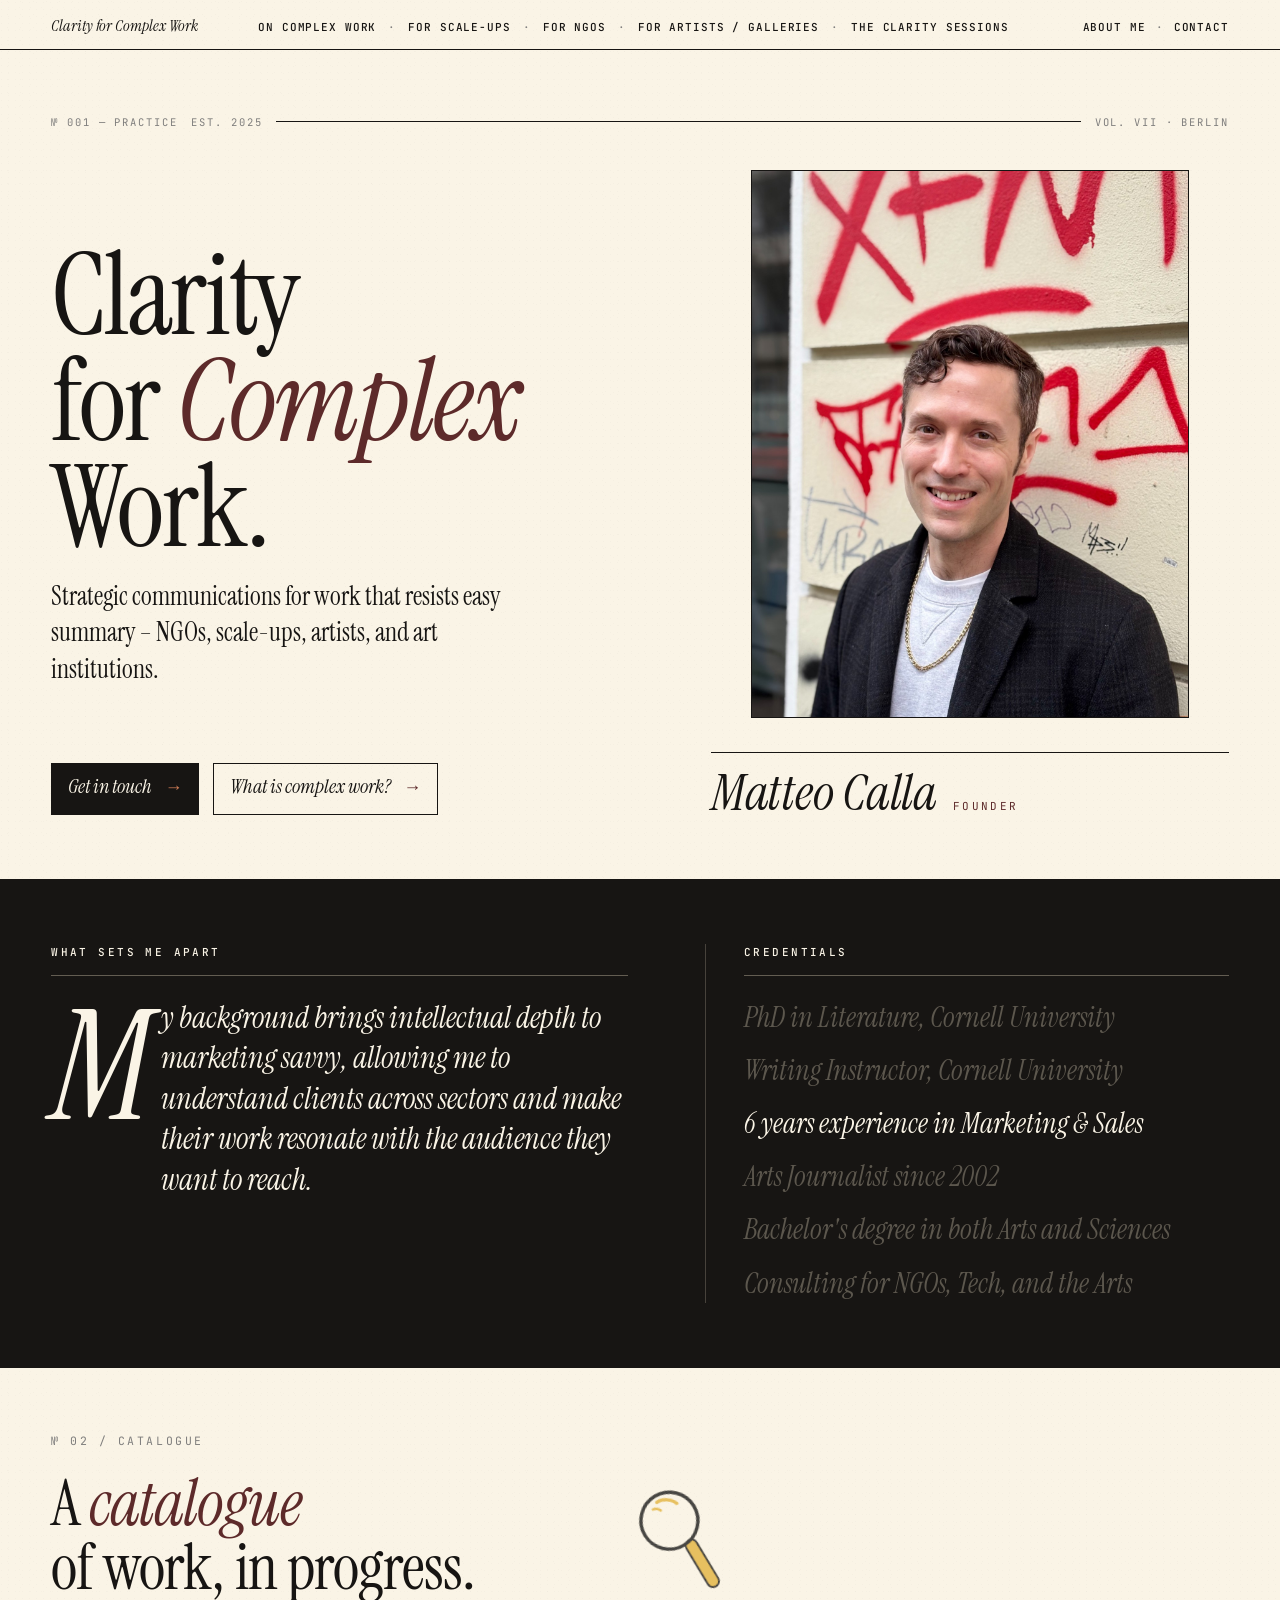
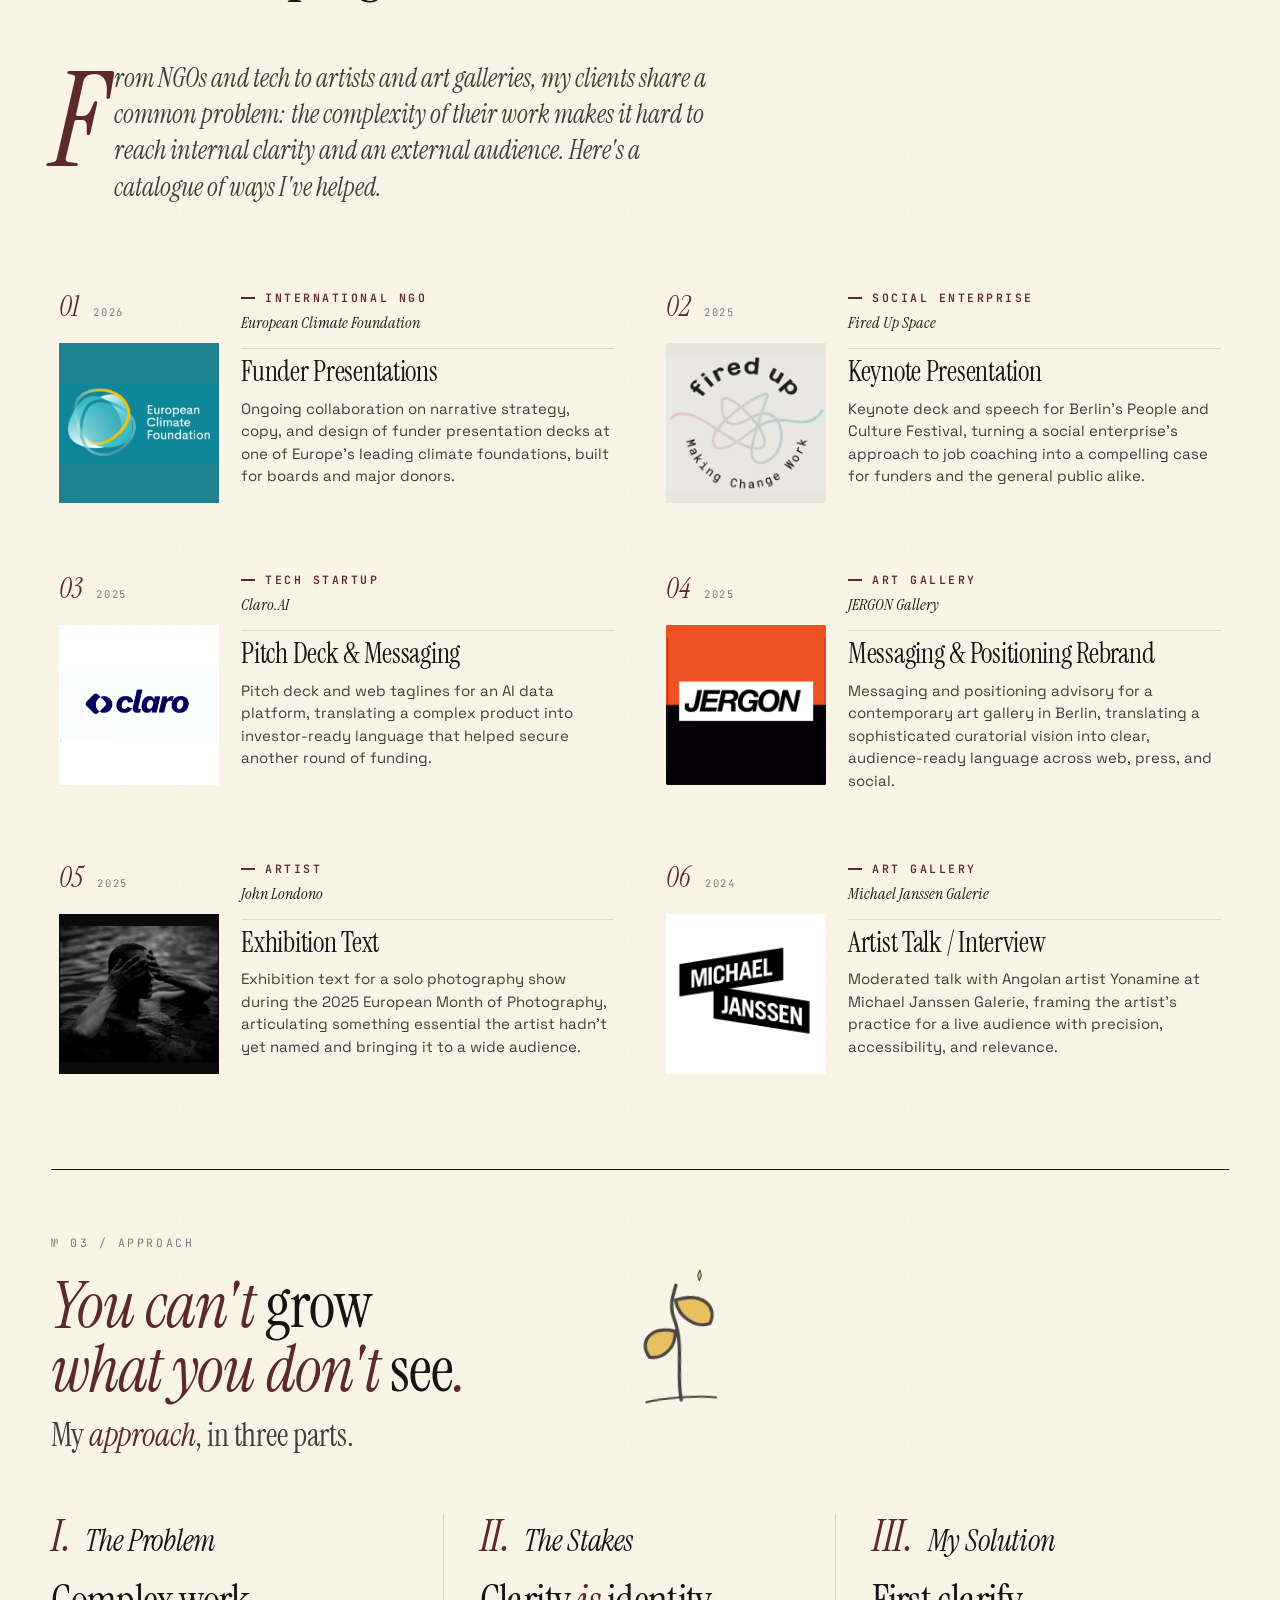
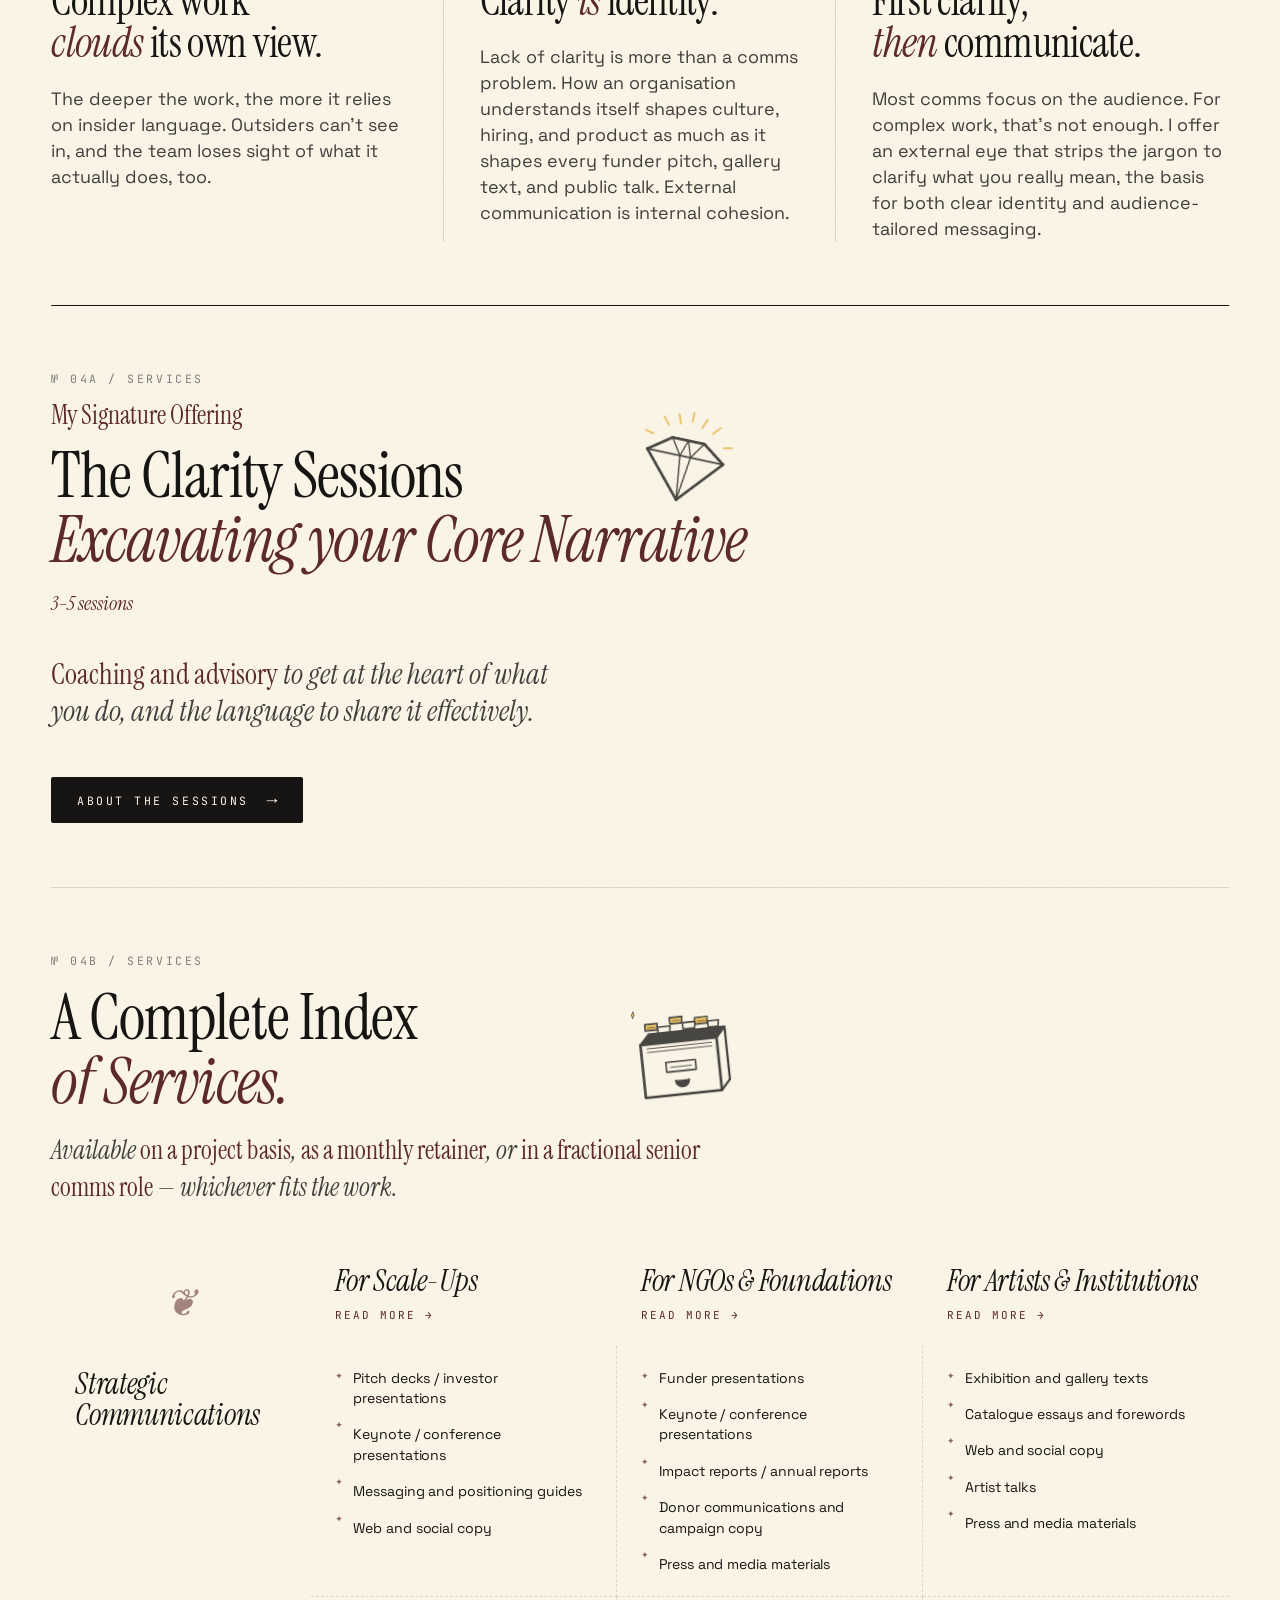
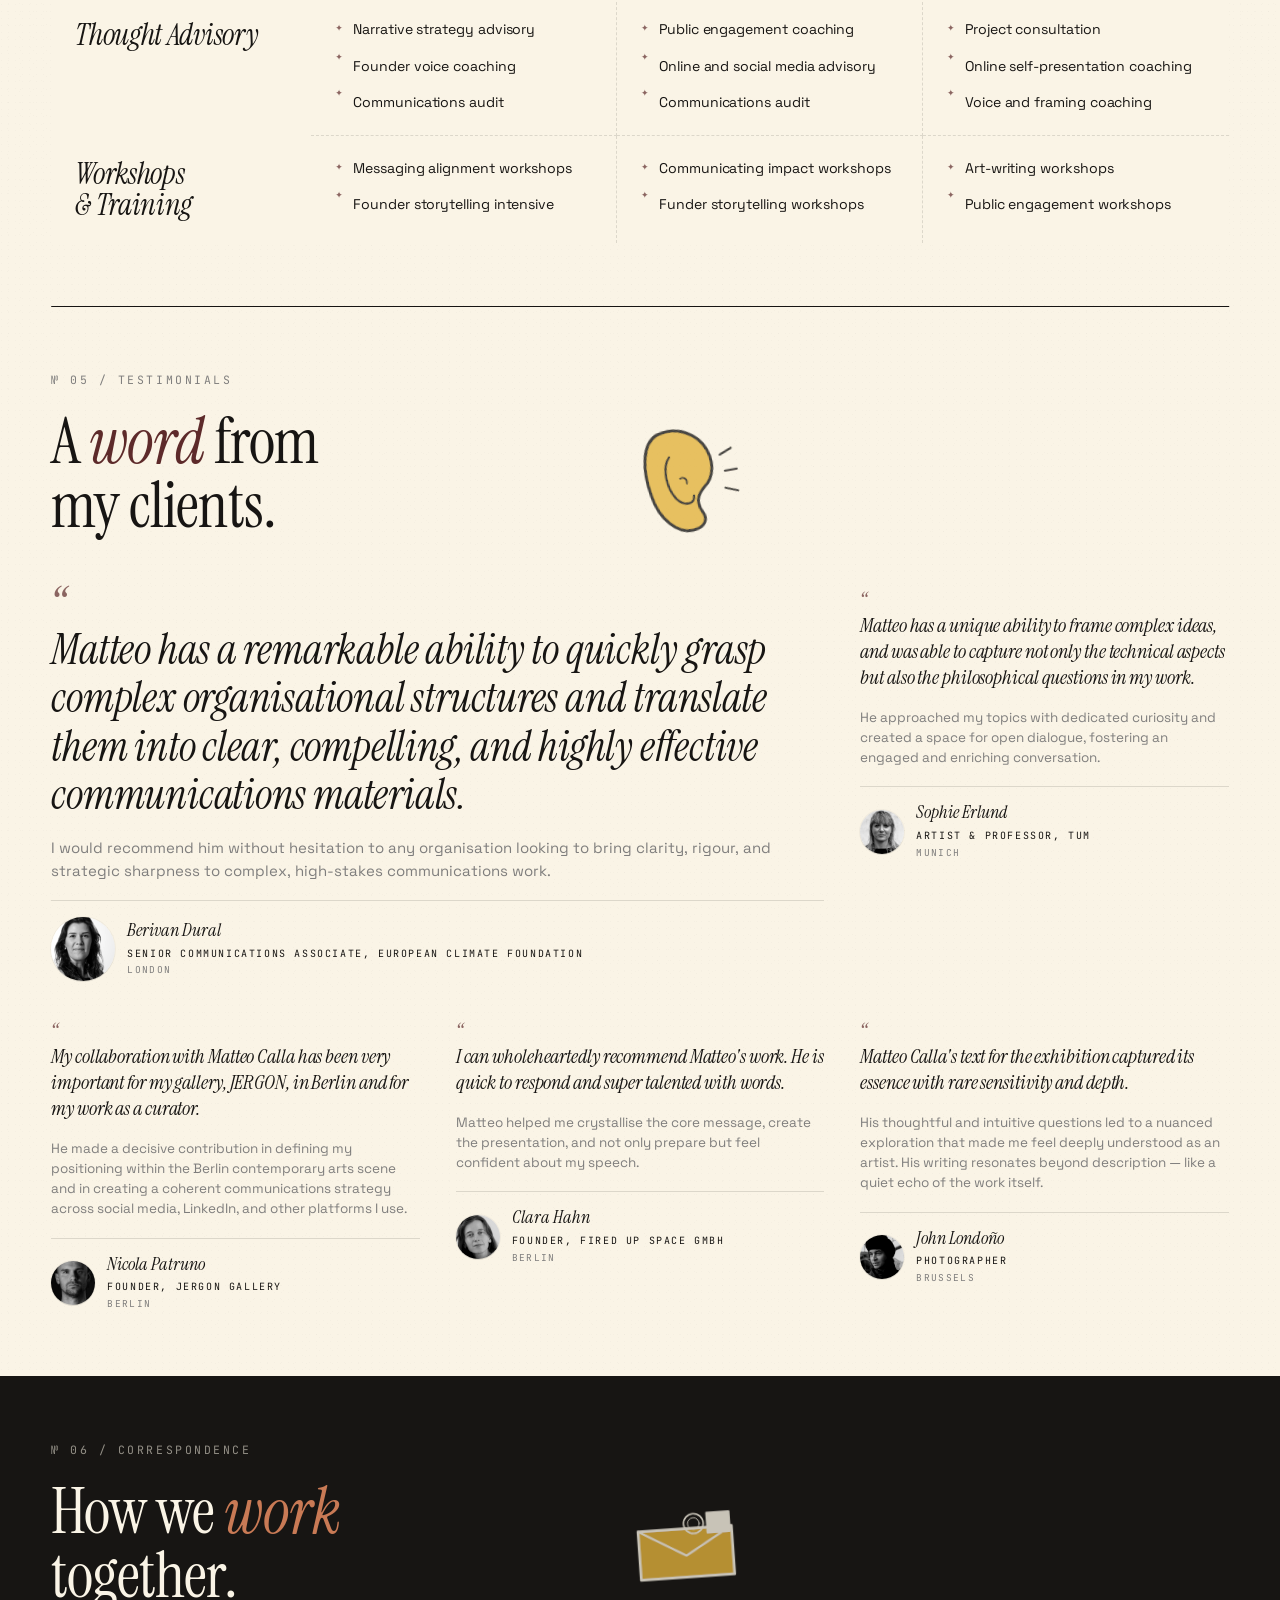
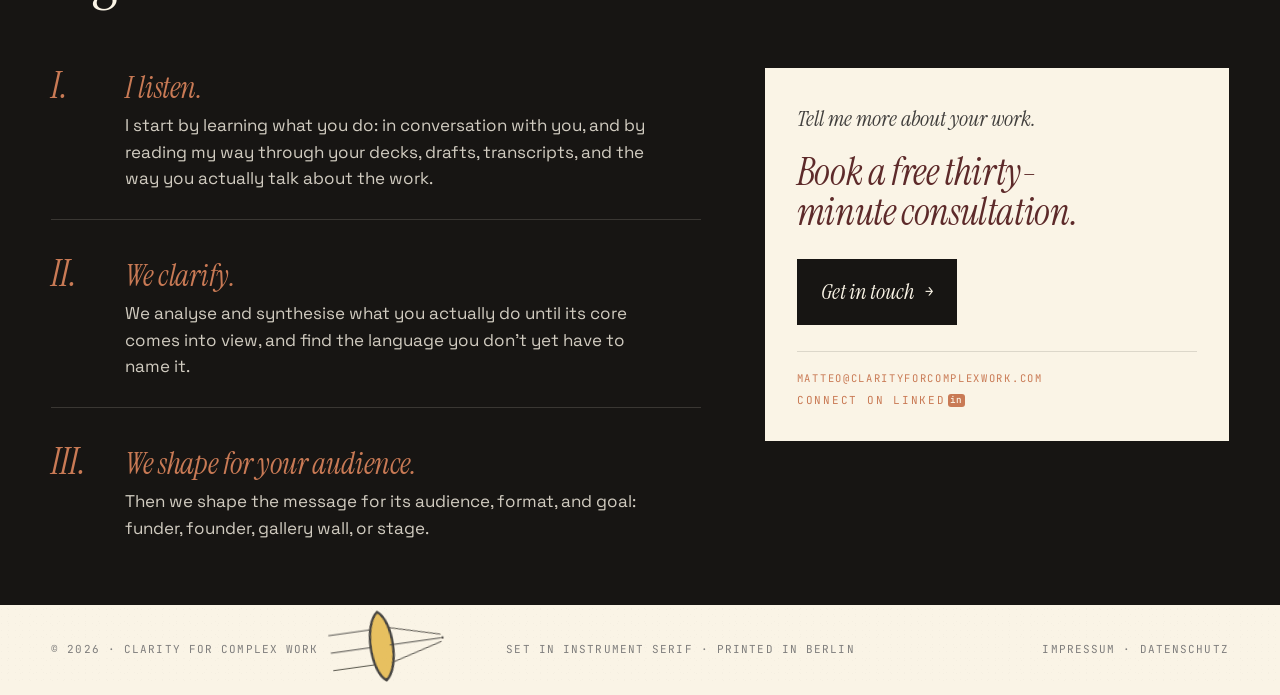
==== commit d647476d: "Add files via upload" ====
--- a/index.html
+++ b/index.html
@@ -34,18 +34,18 @@
        offsets the old React app applied via JS now live here as CSS. The
        at-rest tilt (--rot) and edge anchor (top/right) still come from the
        .marginalia-* rules in styles.css; these only set the translate. */
-    .marginalia-cat-mag     { --dx: -482px; --dy: -15px; }
+    .marginalia-cat-mag     { --dx: -492px; --dy: -11px; }
     .marginalia-appr-sprout { --dx: -493px; --dy: -29px; }
-    .marginalia-svc-diamond { --dx: -483px; --dy: -167px; }
-    .marginalia-svc-cabinet { --dx: -494px; --dy: 519px; }
-    .marginalia-ts-ear      { --dx: -488px; --dy: -17px; }
-    .marginalia-cta-env     { --dx: -501px; --dy: 10px; }
+    .marginalia-svc-diamond { --dx: -485px; --dy: -158px; }
+    .marginalia-svc-cabinet { --dx: -488px; --dy: 574px; }
+    .marginalia-ts-ear      { --dx: -485px; --dy: -18px; }
+    .marginalia-cta-env     { --dx: -484px; --dy: 6px; }
     .marginalia-foot-lens   { --dx: -90px;  --dy: -52px; }
     @media (min-width: 561px) and (max-width: 880px) {
       .marginalia-cat-mag     { --dx: -285px; --dy: 106px; }
       .marginalia-appr-sprout { --dx: -284px; --dy: 94px; }
-      .marginalia-svc-diamond { --dx: -281px; --dy: 75px; }
-      .marginalia-svc-cabinet { --dx: -278px; --dy: 379px; }
+      .marginalia-svc-diamond { --dx: -282px; --dy: 103px; }
+      .marginalia-svc-cabinet { --dx: -288px; --dy: 441px; }
       .marginalia-ts-ear      { --dx: -282px; --dy: 100px; }
       .marginalia-cta-env     { --dx: -280px; --dy: 117px; }
       .marginalia-foot-lens   { --dx: 136px;  --dy: -82px; }
@@ -53,10 +53,10 @@
     @media (max-width: 560px) {
       .marginalia-cat-mag     { --dx: -58px; --dy: 105px; }
       .marginalia-appr-sprout { --dx: -56px; --dy: 92px; }
-      .marginalia-svc-diamond { --dx: 273px; --dy: 105px; }
-      .marginalia-svc-cabinet { --dx: -55px; --dy: 479px; }
-      .marginalia-ts-ear      { --dx: -54px; --dy: 101px; }
-      .marginalia-cta-env     { --dx: -52px; --dy: 114px; }
+      .marginalia-svc-diamond { --dx: 264px; --dy: 135px; }
+      .marginalia-svc-cabinet { --dx: -62px; --dy: 542px; }
+      .marginalia-ts-ear      { --dx: -61px; --dy: 100px; }
+      .marginalia-cta-env     { --dx: -58px; --dy: 114px; }
       .marginalia-foot-lens   { --dx: 317px; --dy: -137px; }
     }
   </style>
--- a/styles.css
+++ b/styles.css
@@ -3546,7 +3546,12 @@
   .ts.lg blockquote,
   .ts.md blockquote,
   .ts.sm blockquote { font-size: 22px; line-height: 1.25; }
-  .ts-body { display: none; }          /* supplementary; hide in the rail */
+  /* show the full supporting paragraph on the rail too (parity with
+     desktop). Cards already stretch to equal height; anchoring the
+     attribution to the foot keeps every footer aligned despite copy of
+     differing length, so it reads as intentional rather than ragged. */
+  .ts-grid .ts-body { display: block; }
+  .ts-grid .ts-head { margin-top: auto; }
   /* no hover-dimming on touch */
   .ts-grid:has(.ts:hover) .ts:not(:hover) { opacity: 1; }
 
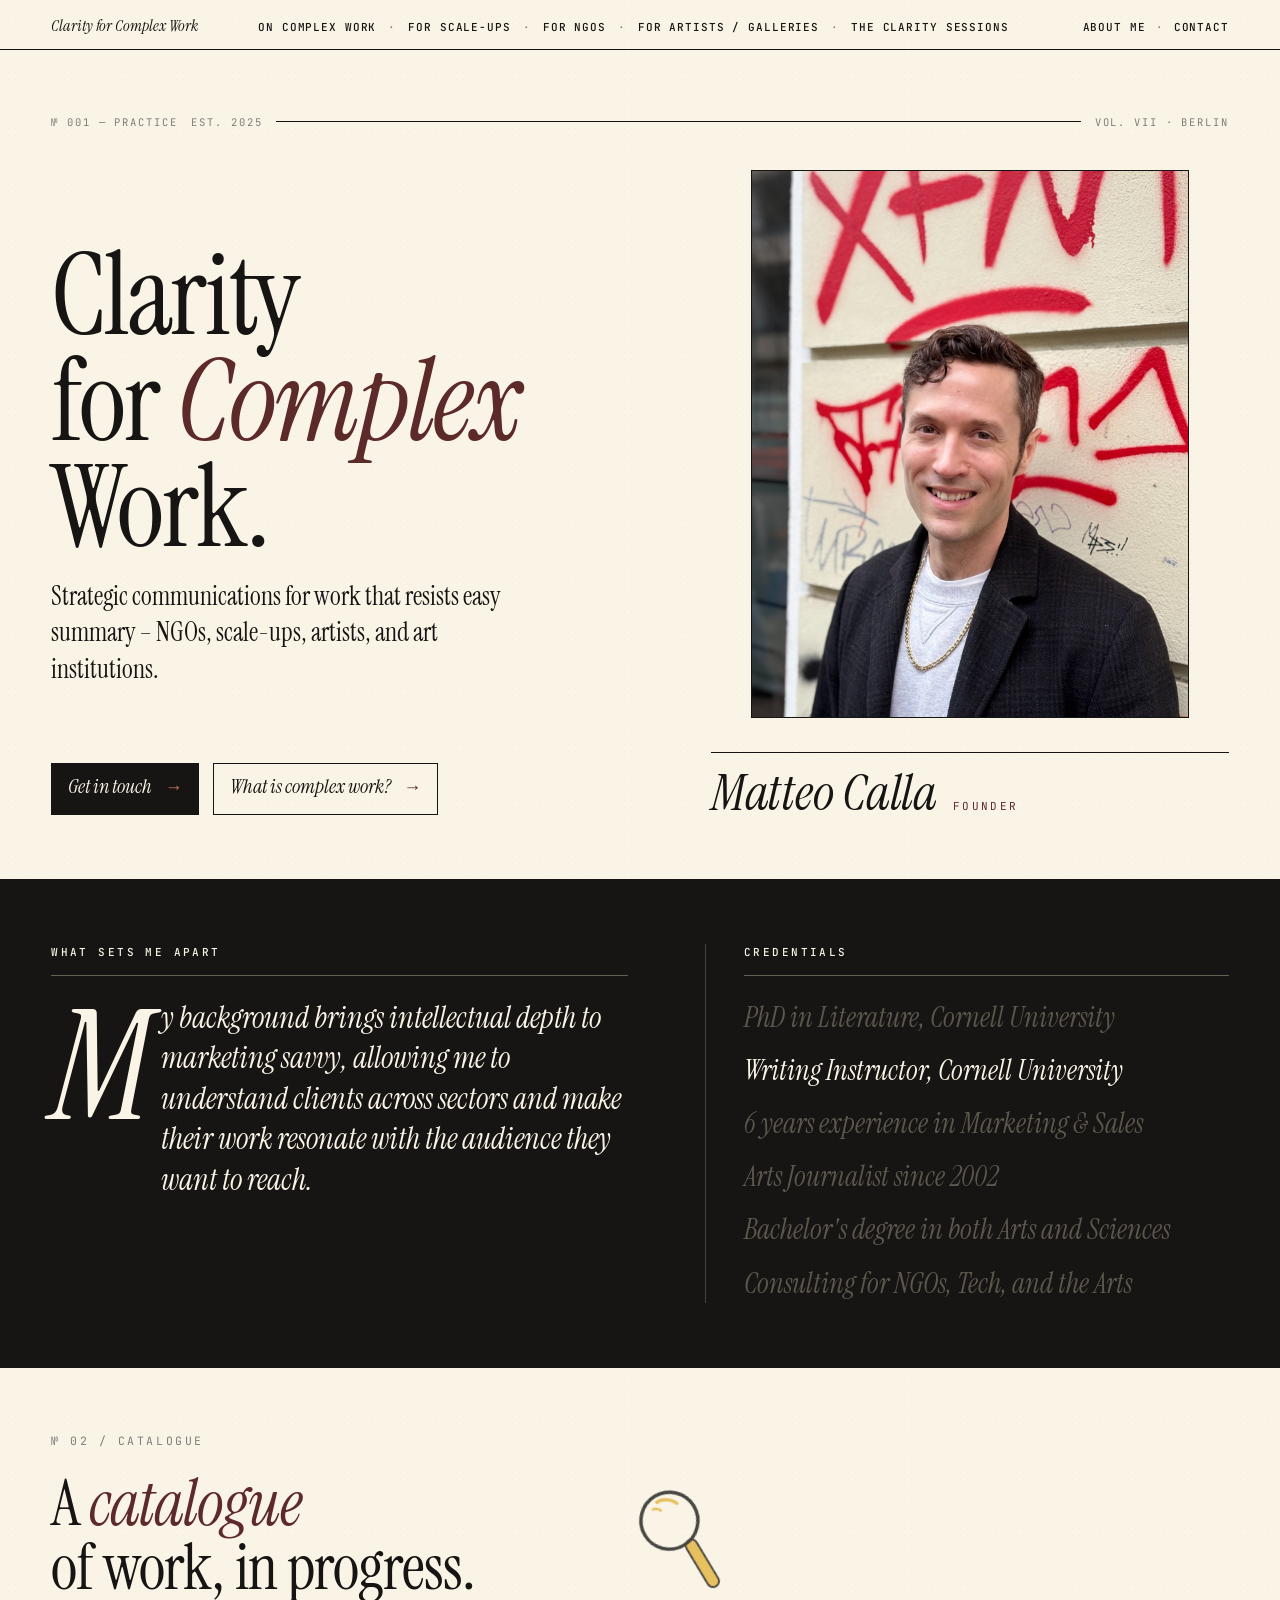
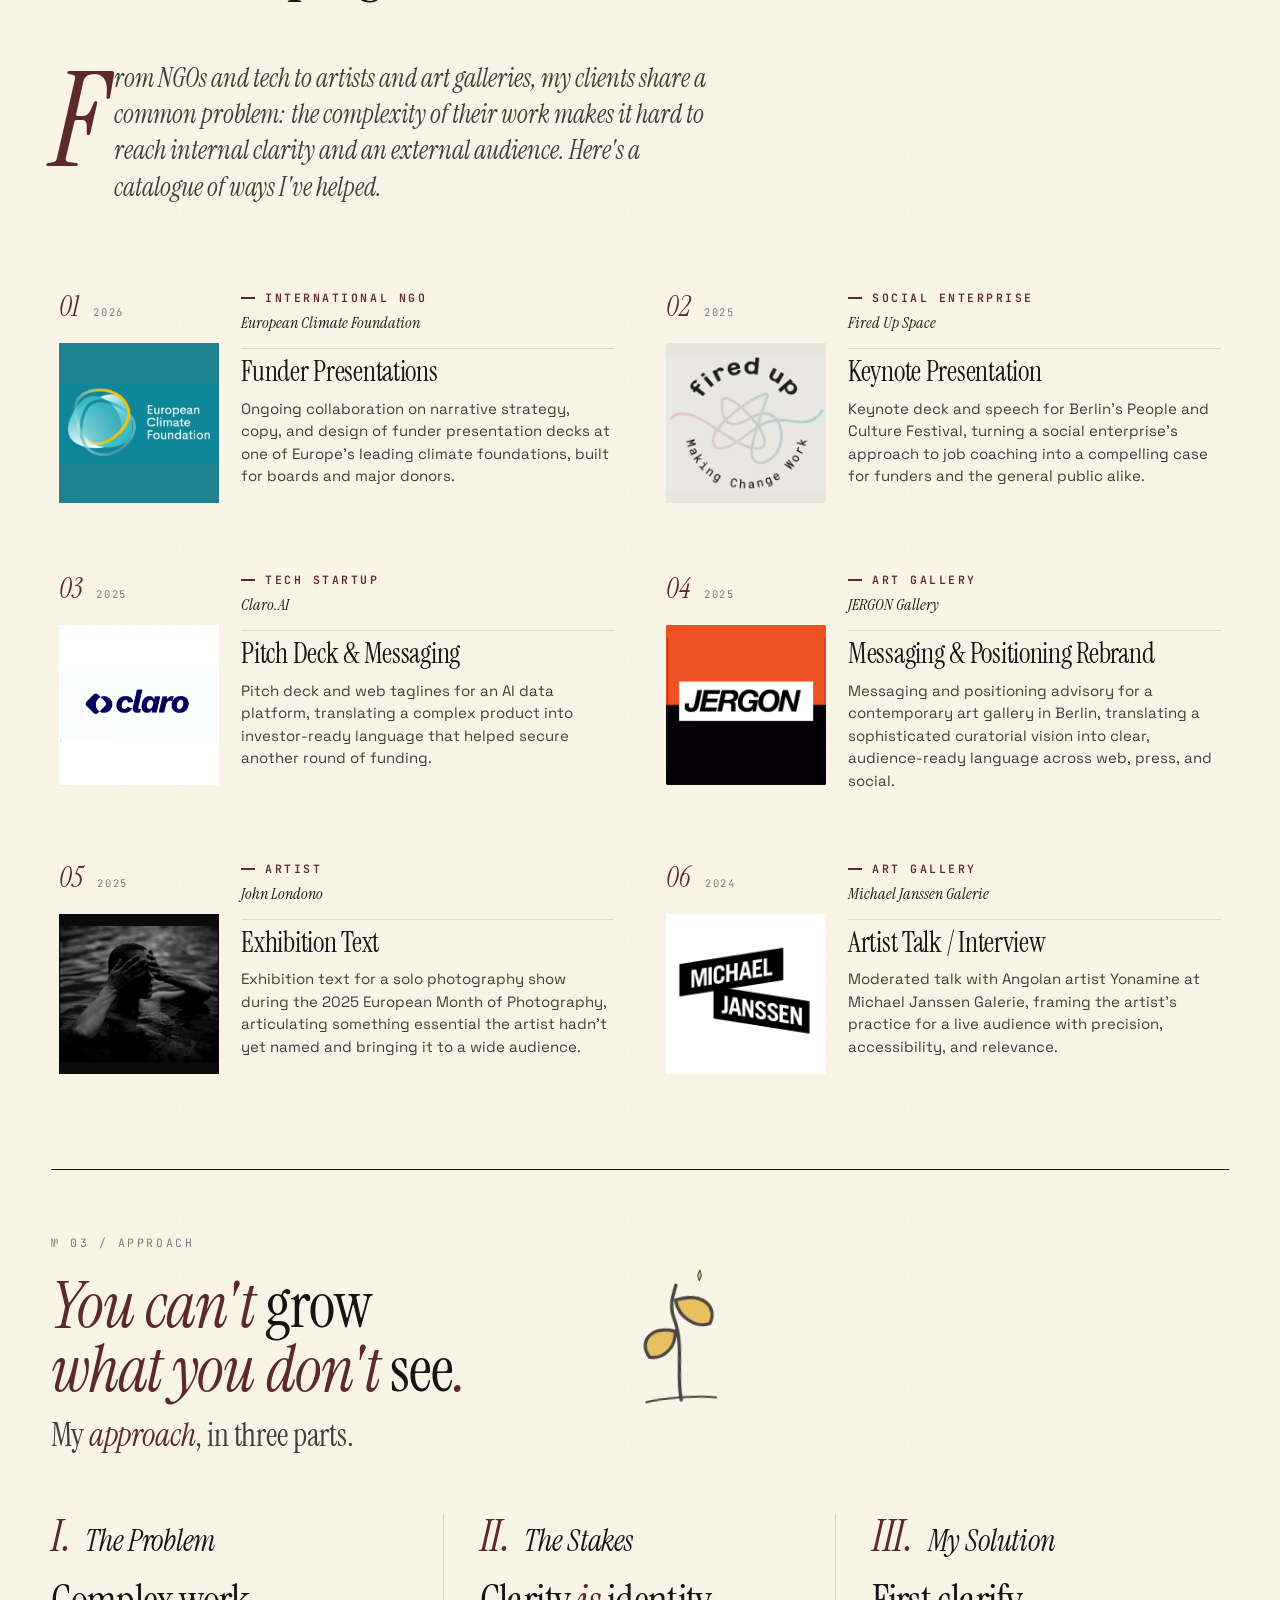
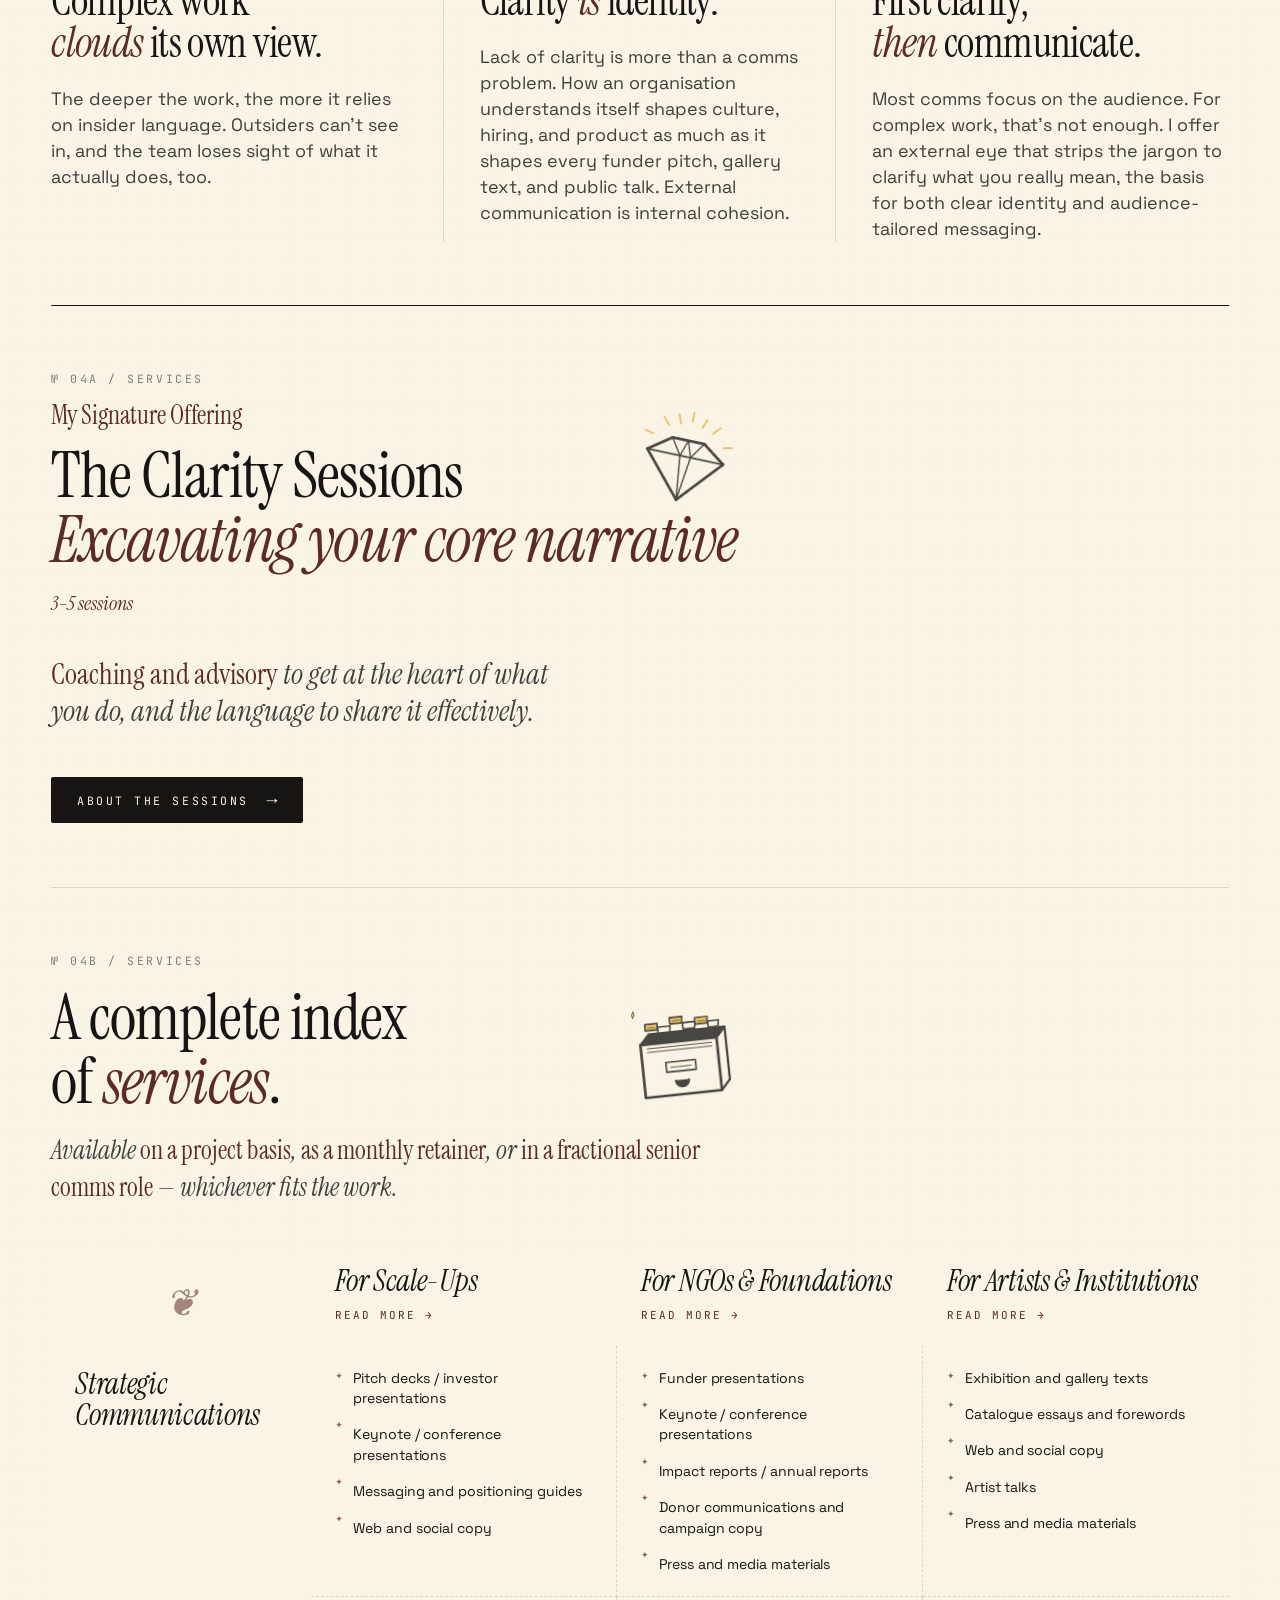
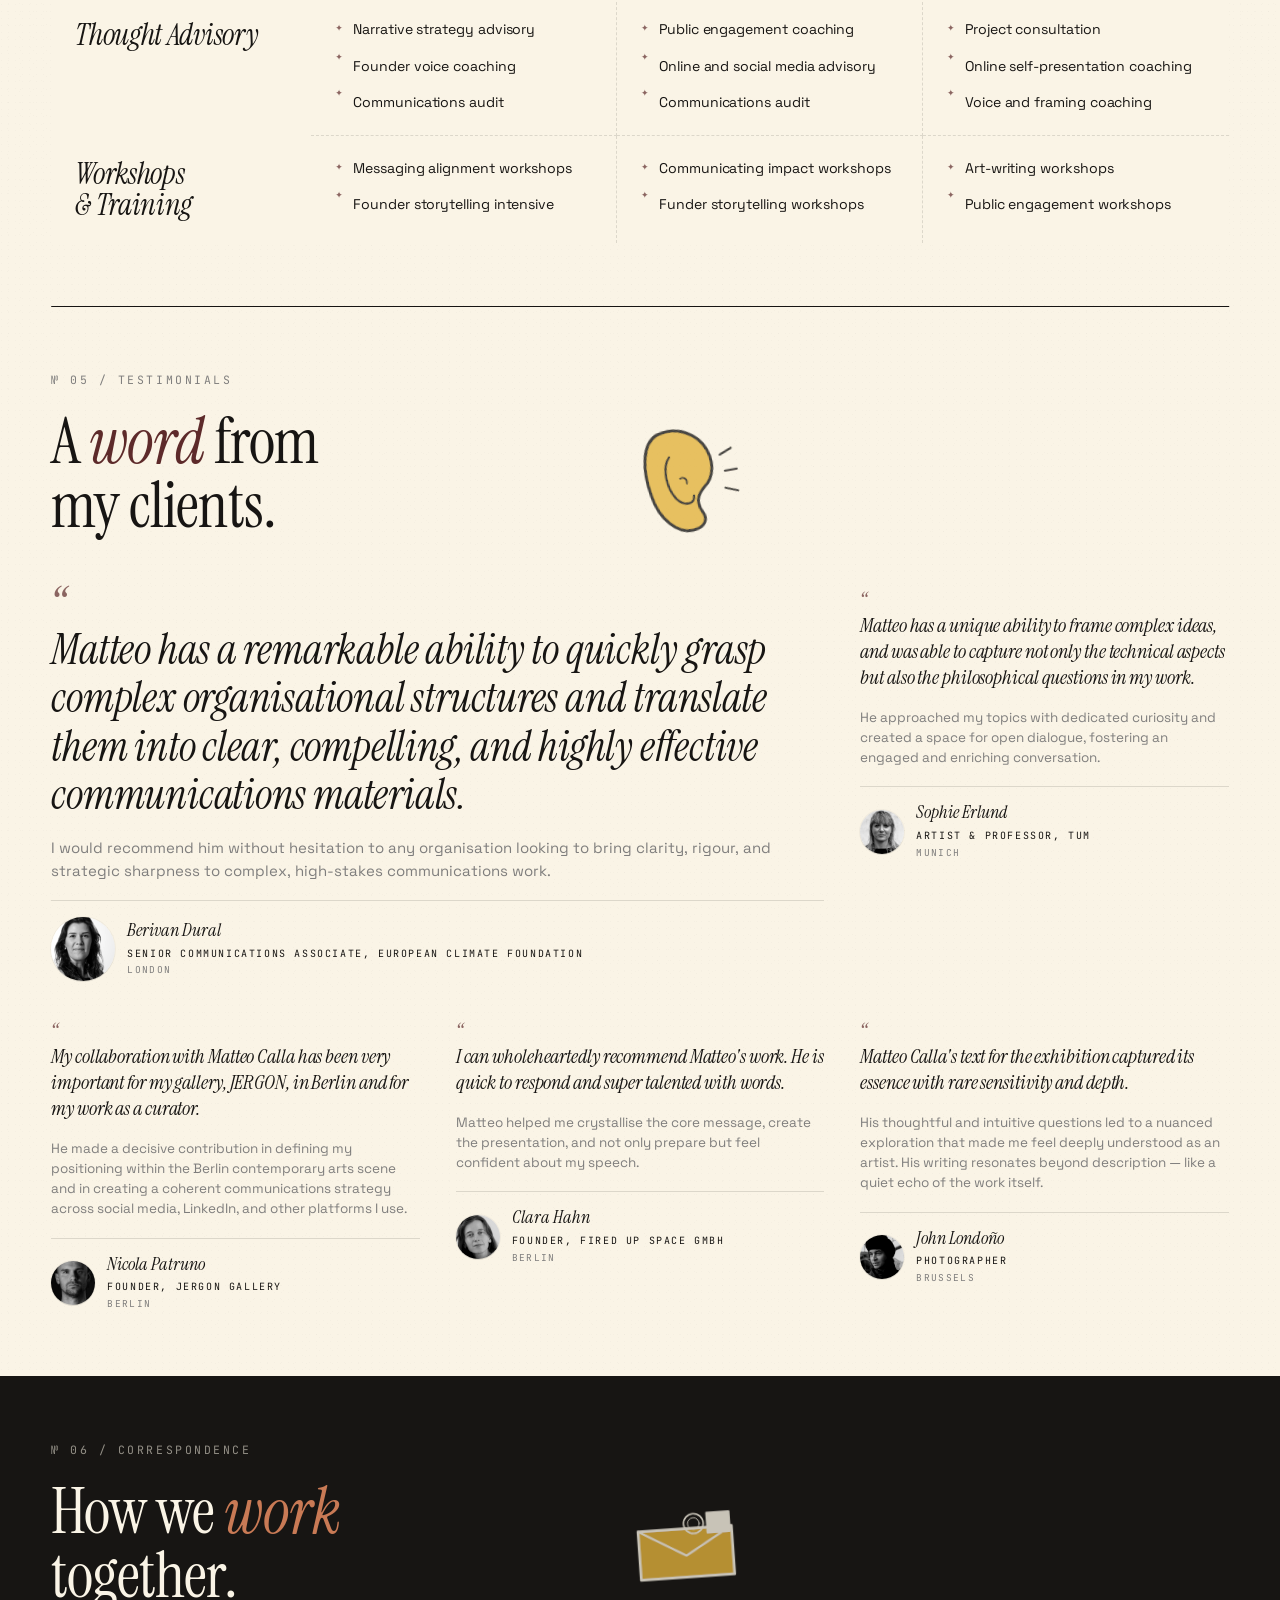
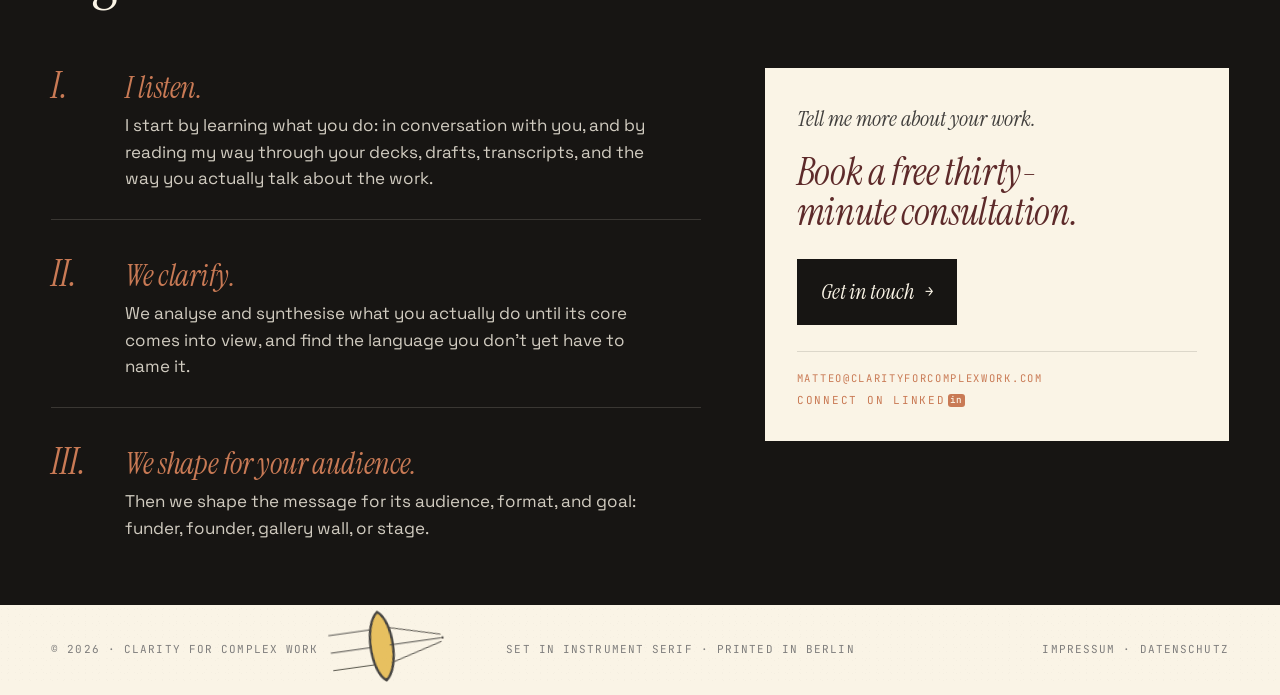
==== commit 5ddd9a2f: "Add files via upload" ====
--- a/index.html
+++ b/index.html
@@ -371,7 +371,7 @@
         <header class="clarity-head">
           <div class="clarity-kicker">№ 04a / SERVICES</div>
           <div class="clarity-lead">My Signature Offering</div>
-          <h3 class="clarity-title">The Clarity Sessions<br /><em>Excavating your<br class="cs-sub-break" /> Core Narrative</em></h3>
+          <h3 class="clarity-title">The Clarity Sessions<br /><em>Excavating your<br class="cs-sub-break" /> core narrative</em></h3>
           <div class="clarity-format">3–5 sessions</div>
         </header>
         <p class="clarity-teaser-pitch"><b>Coaching and advisory</b> to get at the heart of what you do, and the language to share it effectively.</p>
@@ -382,7 +382,7 @@
         <div></div>
         <div>
           <div class="clarity-kicker" style="margin-bottom:16px;">№ 04b / SERVICES</div>
-          <h2 class="sec-title">A Complete Index<br /><em style="color:#5D2A2A;">of Services.</em></h2>
+          <h2 class="sec-title">A complete index<br />of <em style="color:#5D2A2A;">services</em>.</h2>
           <p class="svc-sub">Available <b>on a project basis</b>, <b>as a monthly retainer</b>, or <b>in a fractional senior comms role</b> — whichever fits the work.</p>
         </div>
       </div>
--- a/styles.css
+++ b/styles.css
@@ -867,18 +867,20 @@
   gap: 12px;
   margin-top: 12px;
   padding: 14px 22px 16px;
-  border: 1px solid var(--ink);
+  border: 1px solid var(--accent);
   border-radius: 999px;
   font-family: var(--mono);
   font-size: 12px;
   letter-spacing: 0.18em;
   text-transform: uppercase;
-  color: var(--ink);
+  background: var(--accent);
+  color: var(--paper);
   text-decoration: none;
-  transition: background .15s, color .15s;
+  transition: background .15s, color .15s, border-color .15s;
 }
 .sp-flagship-cta:hover {
   background: var(--ink);
+  border-color: var(--ink);
   color: var(--paper);
 }
 .sp-flagship-cta .arr {
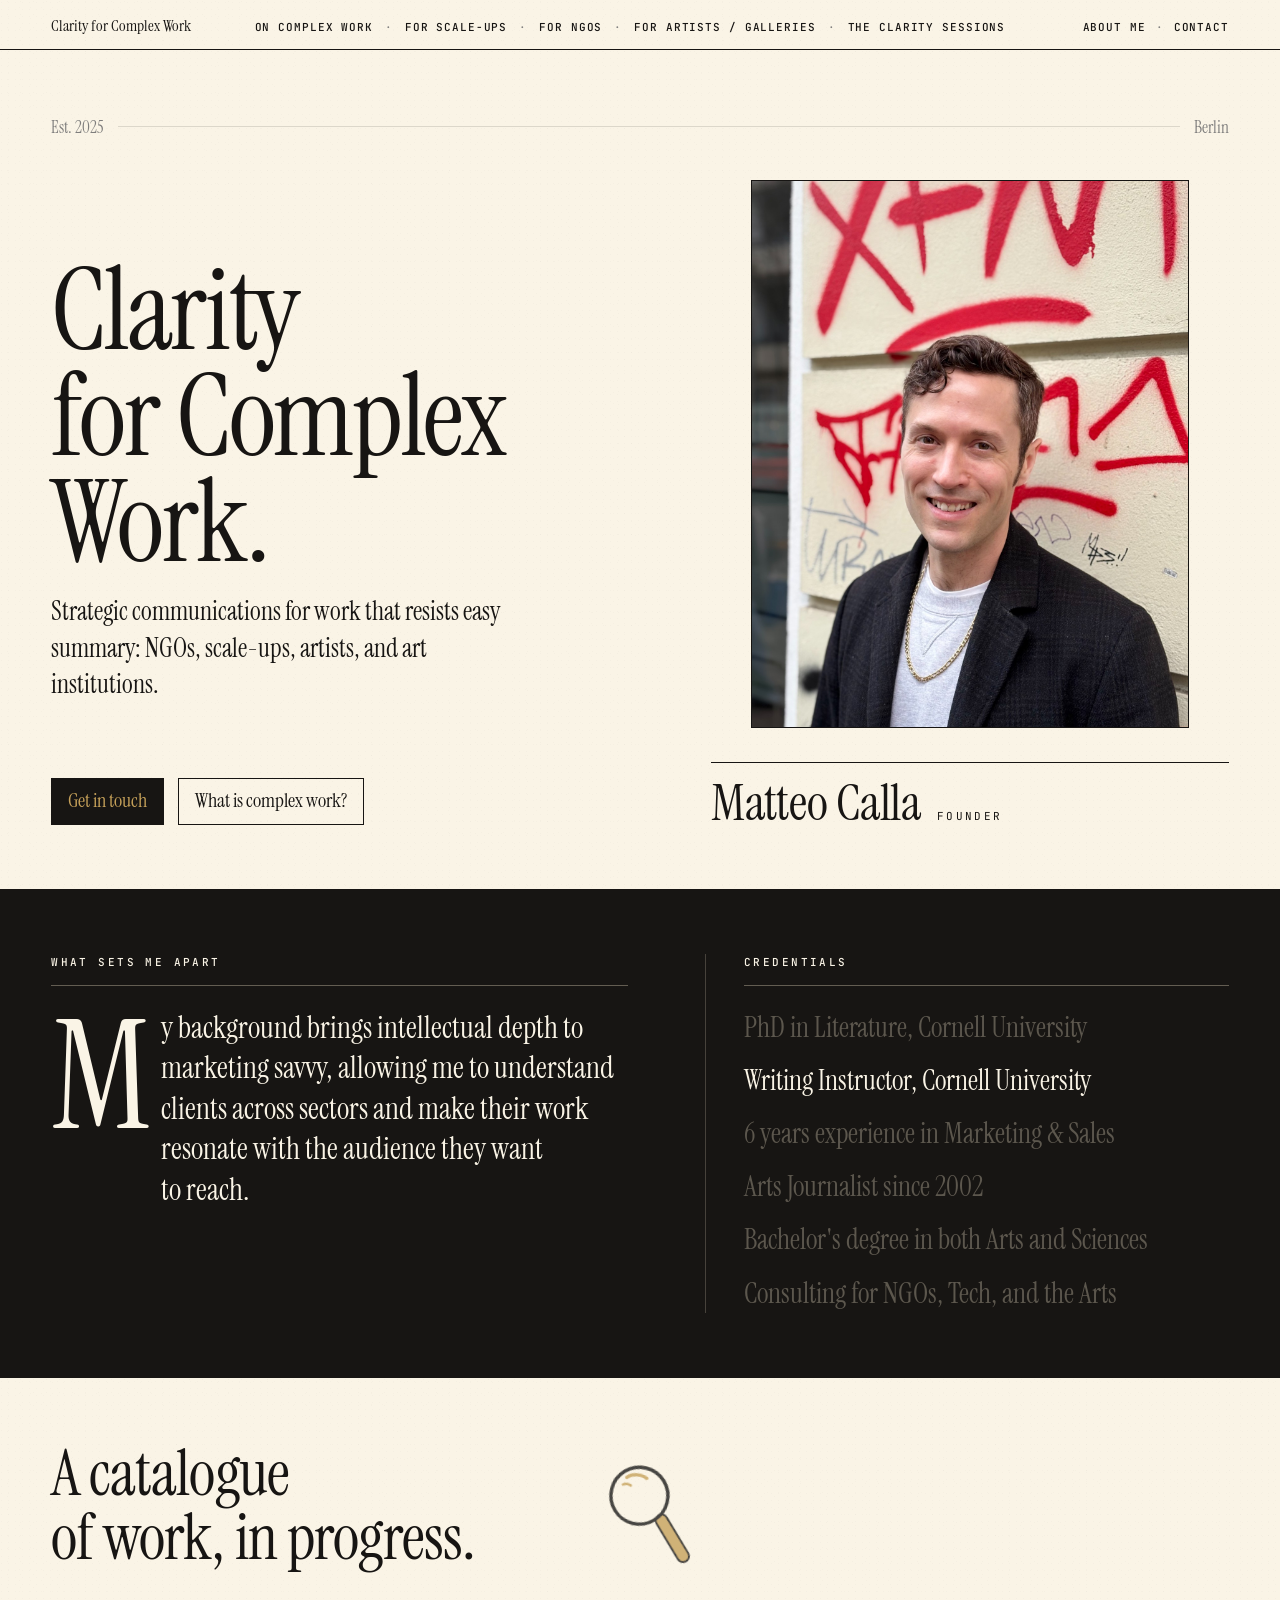
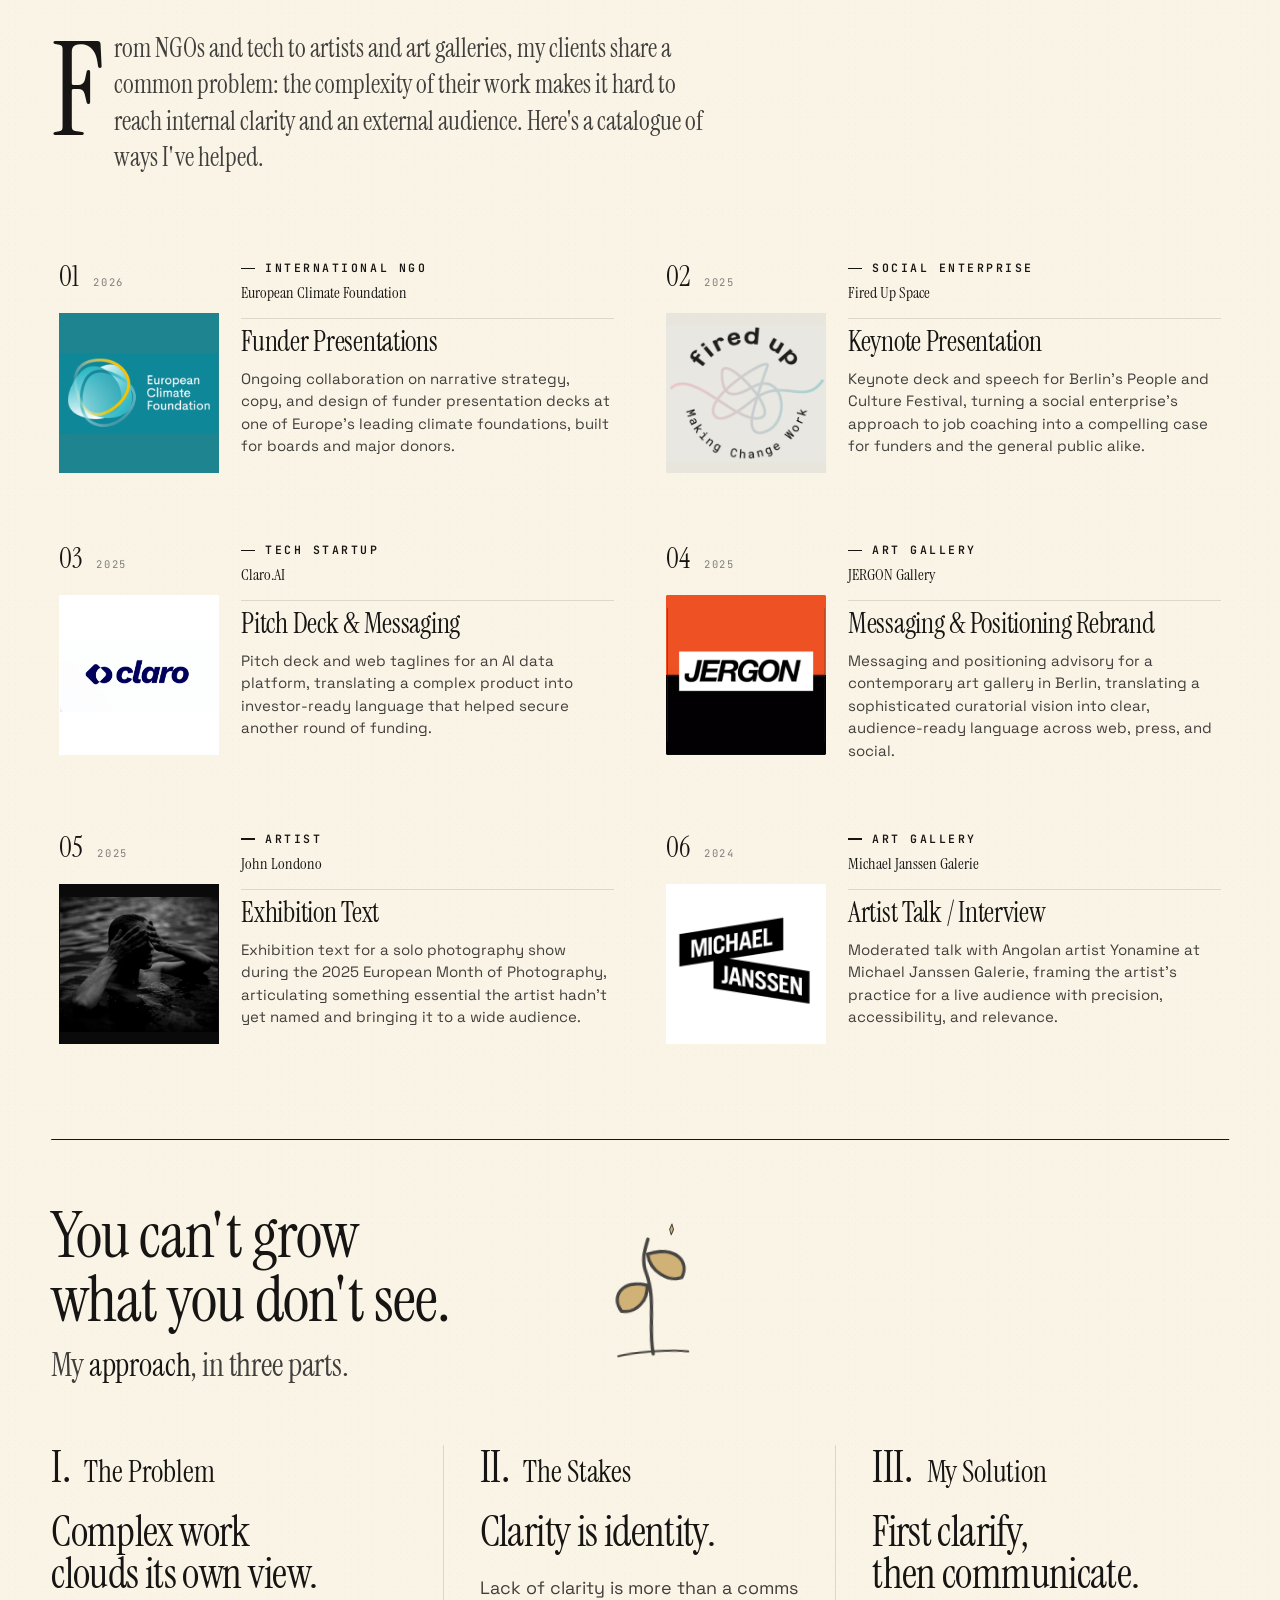
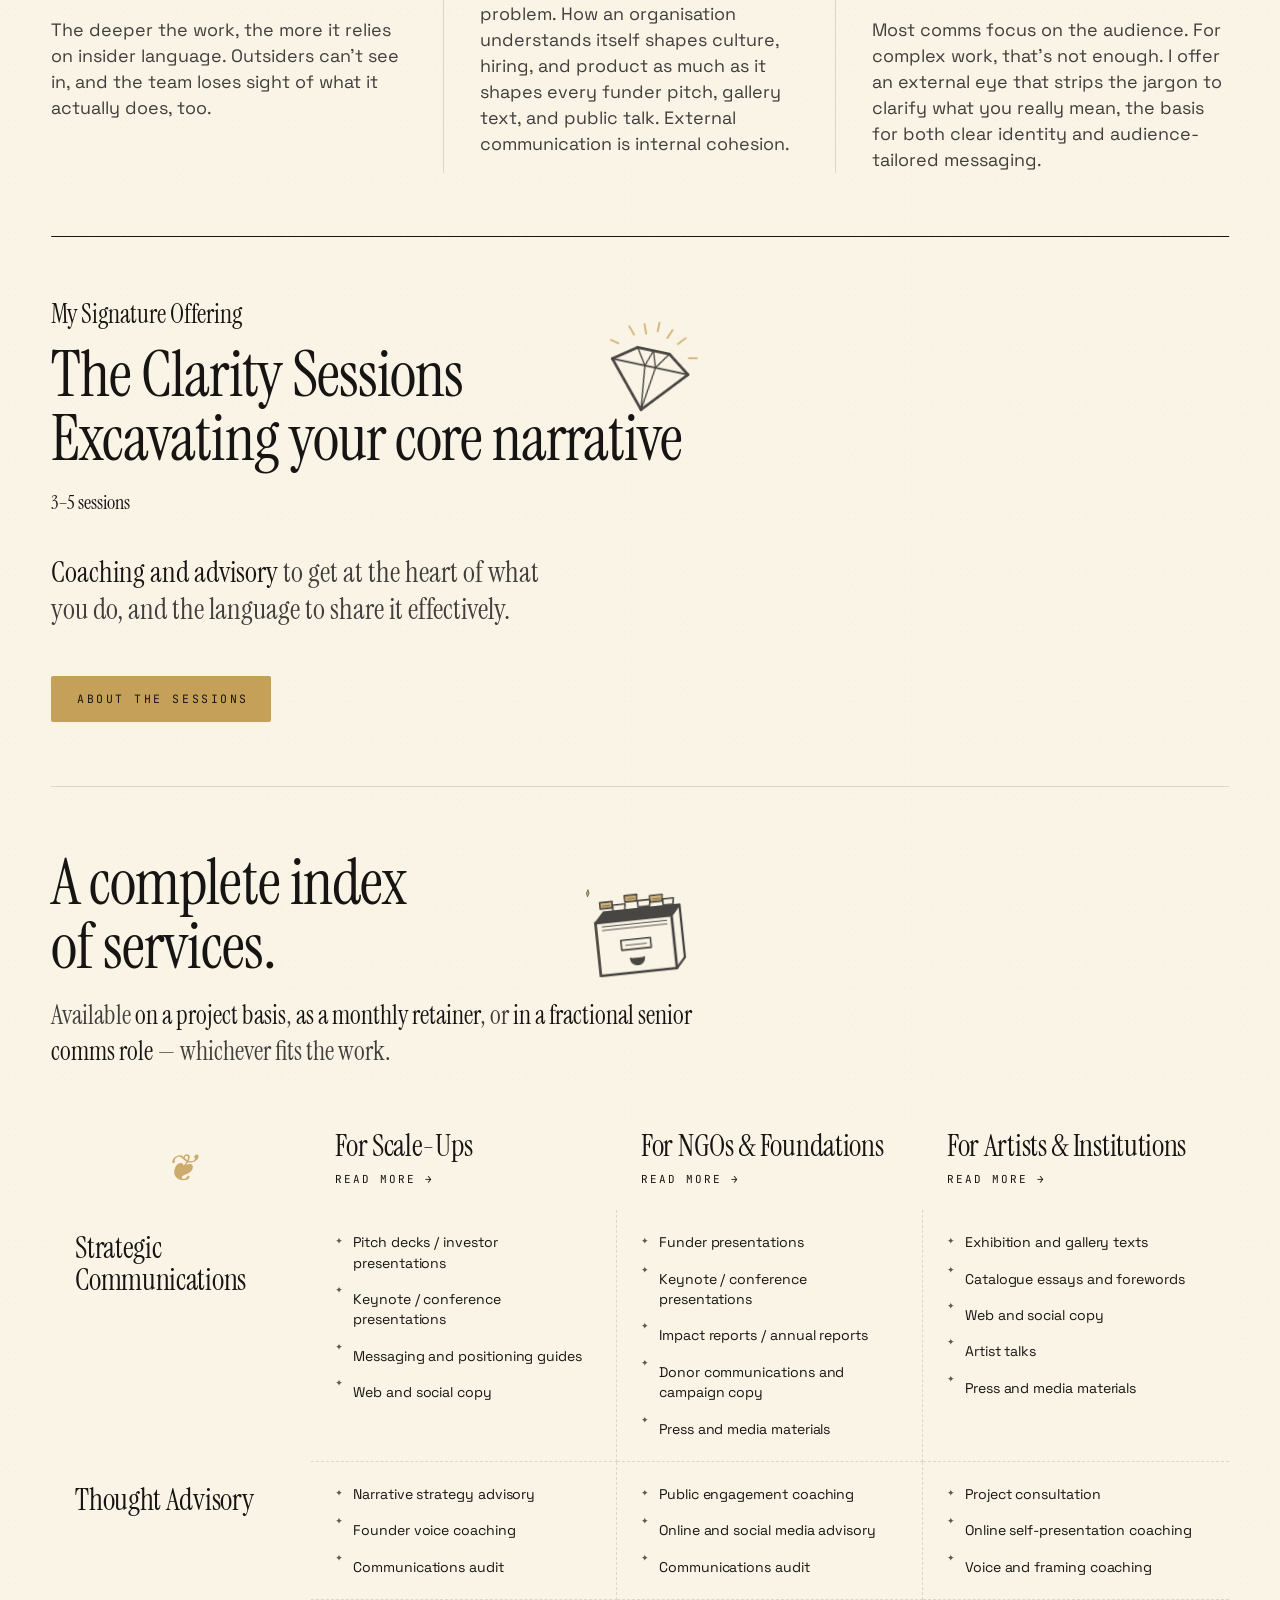
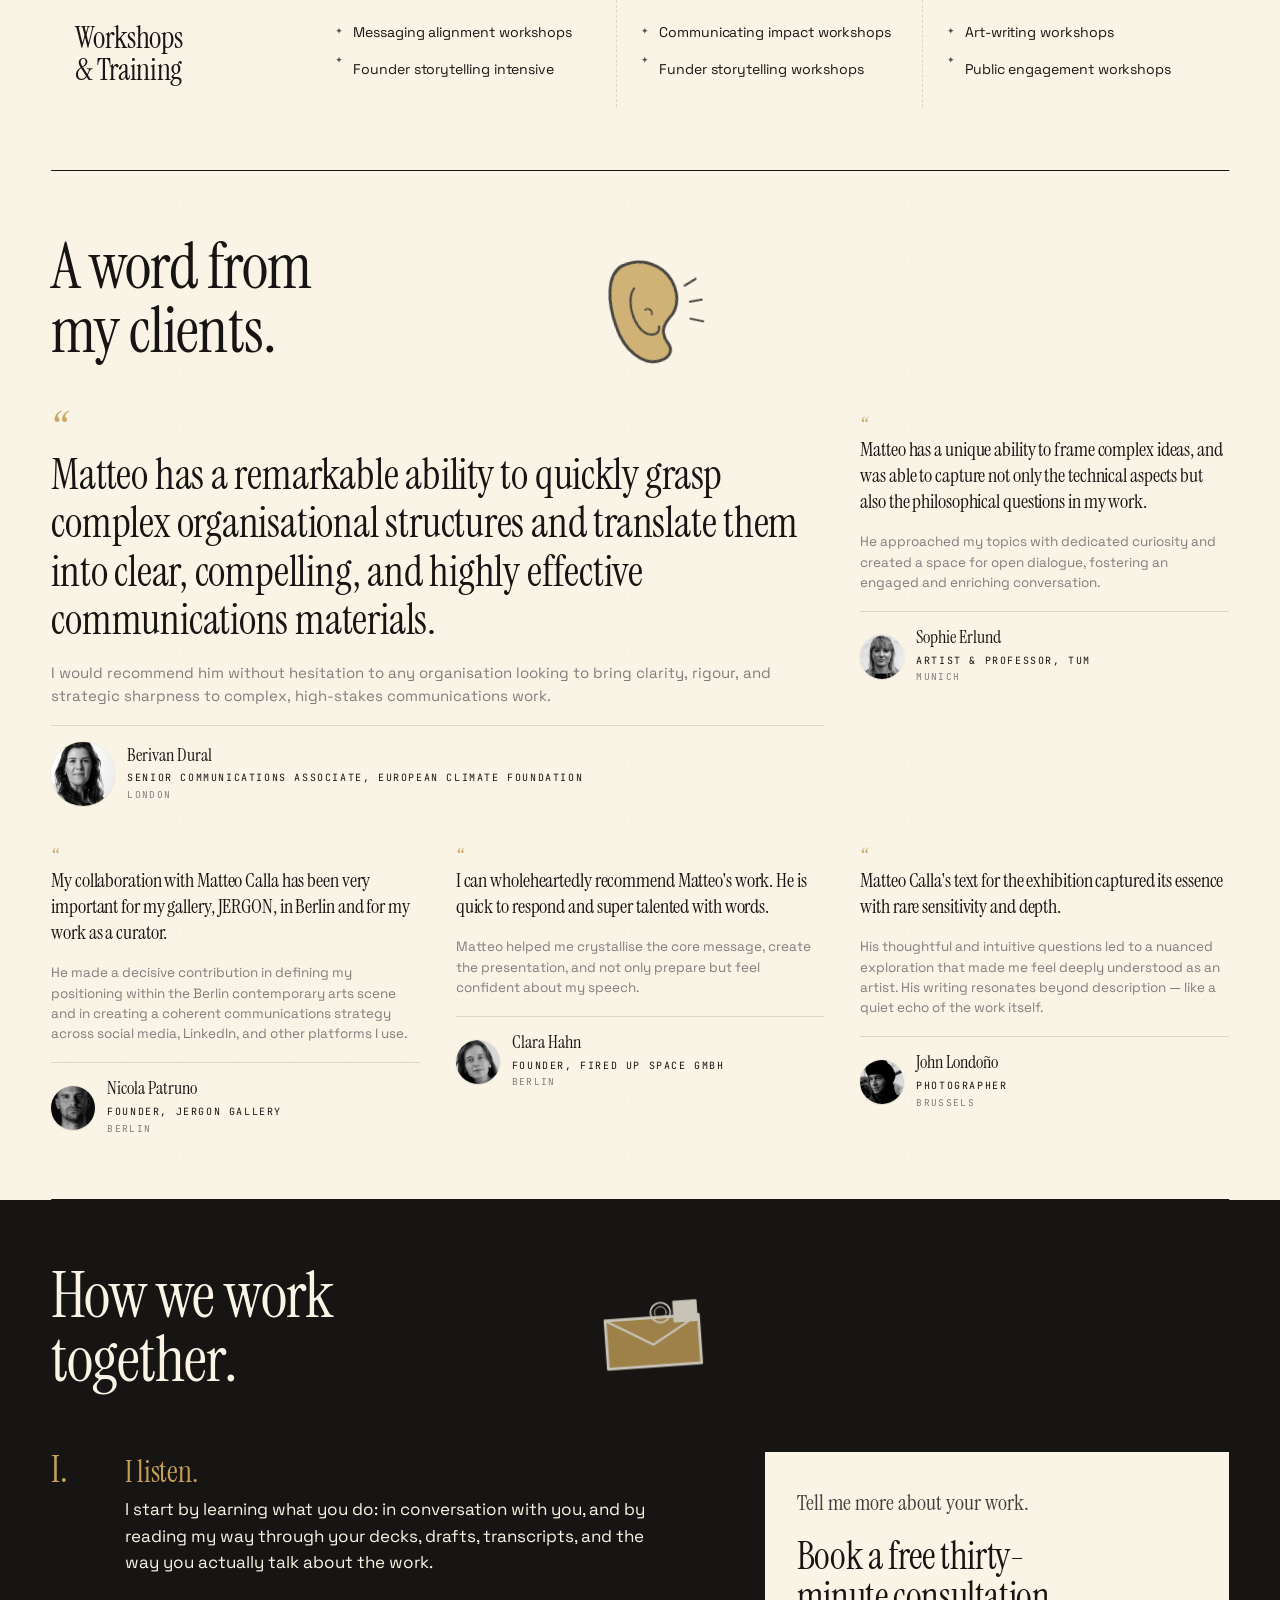
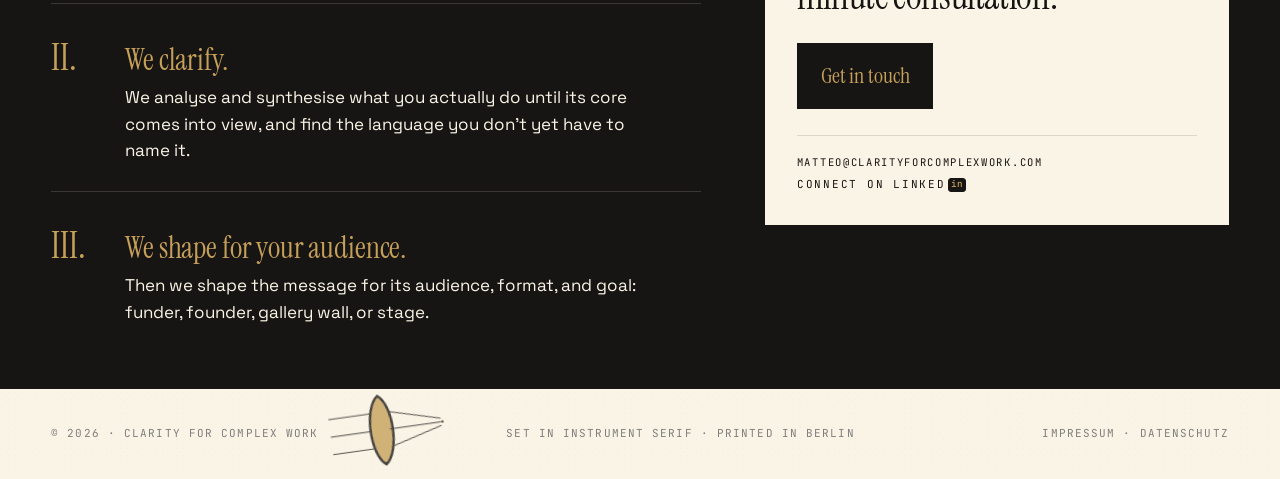
==== commit e8eef7a7: "Add files via upload" ====
--- a/index.html
+++ b/index.html
@@ -34,34 +34,36 @@
        offsets the old React app applied via JS now live here as CSS. The
        at-rest tilt (--rot) and edge anchor (top/right) still come from the
        .marginalia-* rules in styles.css; these only set the translate. */
-    .marginalia-cat-mag     { --dx: -492px; --dy: -11px; }
-    .marginalia-appr-sprout { --dx: -493px; --dy: -29px; }
-    .marginalia-svc-diamond { --dx: -485px; --dy: -158px; }
-    .marginalia-svc-cabinet { --dx: -488px; --dy: 574px; }
-    .marginalia-ts-ear      { --dx: -485px; --dy: -18px; }
-    .marginalia-cta-env     { --dx: -484px; --dy: 6px; }
-    .marginalia-foot-lens   { --dx: -90px;  --dy: -52px; }
+    /* MARGINALIA-OFFSETS-START */
+    .marginalia-cat-mag     { --dx: -522px; --dy: -46px; }
+    .marginalia-appr-sprout { --dx: -521px; --dy: -45px; }
+    .marginalia-svc-diamond { --dx: -520px; --dy: -179px; }
+    .marginalia-svc-cabinet { --dx: -533px; --dy: 521px; }
+    .marginalia-ts-ear      { --dx: -520px; --dy: -51px; }
+    .marginalia-cta-env     { --dx: -517px; --dy: -28px; }
+    .marginalia-foot-lens   { --dx: -90px; --dy: -52px; }
     @media (min-width: 561px) and (max-width: 880px) {
-      .marginalia-cat-mag     { --dx: -285px; --dy: 106px; }
-      .marginalia-appr-sprout { --dx: -284px; --dy: 94px; }
-      .marginalia-svc-diamond { --dx: -282px; --dy: 103px; }
-      .marginalia-svc-cabinet { --dx: -288px; --dy: 441px; }
-      .marginalia-ts-ear      { --dx: -282px; --dy: 100px; }
-      .marginalia-cta-env     { --dx: -280px; --dy: 117px; }
-      .marginalia-foot-lens   { --dx: 136px;  --dy: -82px; }
+      .marginalia-cat-mag     { --dx: -287px; --dy: 65px; }
+      .marginalia-appr-sprout { --dx: -284px; --dy: 69px; }
+      .marginalia-svc-diamond { --dx: -287px; --dy: 80px; }
+      .marginalia-svc-cabinet { --dx: -293px; --dy: 384px; }
+      .marginalia-ts-ear      { --dx: -288px; --dy: 58px; }
+      .marginalia-cta-env     { --dx: -293px; --dy: 77px; }
+      .marginalia-foot-lens   { --dx: 136px; --dy: -82px; }
     }
     @media (max-width: 560px) {
-      .marginalia-cat-mag     { --dx: -58px; --dy: 105px; }
-      .marginalia-appr-sprout { --dx: -56px; --dy: 92px; }
-      .marginalia-svc-diamond { --dx: 264px; --dy: 135px; }
-      .marginalia-svc-cabinet { --dx: -62px; --dy: 542px; }
-      .marginalia-ts-ear      { --dx: -61px; --dy: 100px; }
-      .marginalia-cta-env     { --dx: -58px; --dy: 114px; }
+      .marginalia-cat-mag     { --dx: -58px; --dy: 63px; }
+      .marginalia-appr-sprout { --dx: -57px; --dy: 64px; }
+      .marginalia-svc-diamond { --dx: 266px; --dy: 108px; }
+      .marginalia-svc-cabinet { --dx: -64px; --dy: 479px; }
+      .marginalia-ts-ear      { --dx: -65px; --dy: 62px; }
+      .marginalia-cta-env     { --dx: -64px; --dy: 76px; }
       .marginalia-foot-lens   { --dx: 317px; --dy: -137px; }
     }
+    /* MARGINALIA-OFFSETS-END */
   </style>
 </head>
-<body style="--whimsy: 0.6; --ill-fill: #E2B23A; --ill-ink: var(--ink);">
+<body class="home" style="--whimsy: 0.6; --ill-fill: #C5A059; --ill-ink: var(--ink);">
 
   <!-- ─── NAV / MASTHEAD ─── -->
   <nav class="nav">
@@ -86,23 +88,20 @@
   <header class="hero" data-screen-label="Hero">
     <div class="container">
       <div class="hero-eyebrow">
-        <span>№ 001 — PRACTICE</span>
         <span>Est. 2025</span>
         <span class="he-rule" aria-hidden="true"></span>
-        <span class="he-vol">Vol. VII · Berlin</span>
+        <span class="he-vol">Berlin</span>
       </div>
       <div class="hero-grid">
         <div>
           <h1 class="hero-title">Clarity<br />for <em>Complex</em><br />Work.</h1>
-          <p class="hero-sub">Strategic communications for work that resists easy summary – NGOs, scale-ups, artists, and art institutions.</p>
+          <p class="hero-sub">Strategic communications for work that resists easy summary: NGOs, scale-ups, artists, and art institutions.</p>
           <div class="hero-cta-row">
             <a class="hero-feature" href="mailto:matteo@clarityforcomplexwork.com?subject=Hello%20%E2%80%94%20let%27s%20talk">
               <span class="hero-feature-title">Get in touch</span>
-              <span class="hero-feature-arrow" aria-hidden="true">→</span>
             </a>
             <a class="hero-feature hero-feature--ghost" href="on-complex-work.html">
               <span class="hero-feature-title">What is complex work?</span>
-              <span class="hero-feature-arrow" aria-hidden="true">→</span>
             </a>
           </div>
         </div>
@@ -162,7 +161,6 @@
     </div>
     <div class="container">
       <div class="sec-head">
-        <div class="sec-num">№ 02 / Catalogue</div>
         <h2 class="sec-title">A <em>catalogue</em><br />of work, in progress.</h2>
       </div>
       <p class="cat-intro dropcap">From NGOs and tech to artists and art galleries, my clients share a common problem: the complexity of their work makes it hard to reach internal clarity and an external audience. Here's a catalogue of ways I've helped.</p>
@@ -278,7 +276,6 @@
     </div>
     <div class="container">
       <div class="sec-head">
-        <div class="sec-num">№ 03 / APPROACH</div>
         <div>
           <h2 class="appr-hero">You can't <em>grow</em><br />what you don't <em>see</em>.</h2>
           <p class="appr-sub">My <em>approach</em>, in three parts.</p>
@@ -369,20 +366,18 @@
       <!-- Flagship — Clarity Sessions teaser -->
       <article class="clarity clarity--teaser">
         <header class="clarity-head">
-          <div class="clarity-kicker">№ 04a / SERVICES</div>
           <div class="clarity-lead">My Signature Offering</div>
           <h3 class="clarity-title">The Clarity Sessions<br /><em>Excavating your<br class="cs-sub-break" /> core narrative</em></h3>
           <div class="clarity-format">3–5 sessions</div>
         </header>
         <p class="clarity-teaser-pitch"><b>Coaching and advisory</b> to get at the heart of what you do, and the language to share it effectively.</p>
-        <a class="clarity-more" href="clarity-sessions.html">About the sessions <span class="clarity-more-arr">→</span></a>
+        <a class="clarity-more" href="clarity-sessions.html">About the sessions</a>
       </article>
 
       <div class="svc-head svc-head--index">
         <div></div>
         <div>
-          <div class="clarity-kicker" style="margin-bottom:16px;">№ 04b / SERVICES</div>
-          <h2 class="sec-title">A complete index<br />of <em style="color:#5D2A2A;">services</em>.</h2>
+          <h2 class="sec-title">A complete index<br />of <em>services</em>.</h2>
           <p class="svc-sub">Available <b>on a project basis</b>, <b>as a monthly retainer</b>, or <b>in a fractional senior comms role</b> — whichever fits the work.</p>
         </div>
       </div>
@@ -481,7 +476,6 @@
     </div>
     <div class="container" style="font-family:'Instrument Serif';">
       <div class="sec-head">
-        <div class="sec-num">№ 05 / Testimonials</div>
         <h2 class="sec-title">A <em>word</em> from<br />my clients.</h2>
       </div>
       <div class="ts-grid">
@@ -577,7 +571,6 @@
     </div>
     <div class="container">
       <div class="sec-head">
-        <div class="sec-num">№ 06 / Correspondence</div>
         <h2 class="sec-title">How we <em>work</em><br />together.</h2>
       </div>
       <div class="ctaA">
@@ -607,9 +600,9 @@
         <div class="ctaA-panel">
           <p class="ctaA-open">Tell me more about your work.</p>
           <p class="ctaA-invite">Book a free thirty-minute consultation.</p>
-          <a class="ctaA-btn" href="mailto:matteo@clarityforcomplexwork.com?subject=Hello%20%E2%80%94%20let%27s%20talk">Get in touch <span class="arr">→</span></a>
+          <a class="ctaA-btn" href="mailto:matteo@clarityforcomplexwork.com?subject=Hello%20%E2%80%94%20let%27s%20talk">Get in touch</a>
           <div class="ctaA-meta">
-            <span style="color:rgb(201, 122, 85);">matteo@clarityforcomplexwork.com</span>
+            <span>matteo@clarityforcomplexwork.com</span>
             <a class="cta-li" href="https://www.linkedin.com/in/matteocalla/" target="_blank" rel="noopener">Connect on Linked<span class="li-mark">in</span></a>
           </div>
         </div>
--- a/styles.css
+++ b/styles.css
@@ -12,8 +12,9 @@
   --ink-2: #413F3D;
   --margin: #7F7E7D;
   --rule: #DCD7CA;
-  --accent: #5D2A2A;
-  --accent-soft: #7A5050;
+  --accent: #B71C1C;
+  --accent-soft: #9E2020;
+  --gold: #C5A059;
 
   /* Type — home page's runtime default is Instrument Serif via
      applyFont(), so we use the same stack here. Body prose uses a
@@ -65,7 +66,7 @@
 }
 
 a { color: var(--ink); text-decoration: none; }
-a:hover { color: var(--accent); }
+a:hover { color: var(--gold); }
 
 img { max-width: 100%; display: block; }
 
@@ -821,8 +822,8 @@
   background: var(--paper-2);
   color: var(--ink);
   padding: clamp(44px, 5vw, 68px) 0;
-  border-top: 1px solid var(--ink);
-  border-bottom: 1px solid var(--ink);
+  border-top: 0;
+  border-bottom: 1px solid var(--rule);
 }
 .sp-flagship-eyebrow {
   color: var(--ink);
@@ -867,21 +868,21 @@
   gap: 12px;
   margin-top: 12px;
   padding: 14px 22px 16px;
-  border: 1px solid var(--accent);
+  border: 1px solid var(--gold);
   border-radius: 999px;
   font-family: var(--mono);
   font-size: 12px;
   letter-spacing: 0.18em;
   text-transform: uppercase;
-  background: var(--accent);
-  color: var(--paper);
+  background: var(--gold);
+  color: var(--ink);
   text-decoration: none;
   transition: background .15s, color .15s, border-color .15s;
 }
 .sp-flagship-cta:hover {
   background: var(--ink);
   border-color: var(--ink);
-  color: var(--paper);
+  color: var(--gold);
 }
 .sp-flagship-cta .arr {
   font-style: normal;
@@ -928,7 +929,7 @@
   position: absolute;
   left: 0;
   top: 0.3em;
-  color: var(--accent);
+  color: var(--gold);
   font-style: normal;
   font-size: 0.72em;
 }
@@ -941,6 +942,8 @@
   color: var(--ink);
 }
 .sp-flagship-format span { color: var(--ink); opacity: 1; }
+body.subpage .sp-flagship-format,
+body.subpage .sp-flagship-format span { color: var(--ink); opacity: 1; }
 
 @media (max-width: 820px) {
   .sp-flagship-grid { grid-template-columns: 1fr; }
@@ -978,7 +981,7 @@
   color: var(--paper);
   text-wrap: balance;
 }
-.sp-cta-line em { color: #C97A55; font-style: italic; }
+.sp-cta-line em { color: #B71C1C; font-style: italic; }
 .sp-cta-sub {
   font-family: var(--display);
   font-style: italic;
@@ -1008,7 +1011,8 @@
   font-family: var(--mono);
   font-size: 11px;
   letter-spacing: 0.16em;
-  color: #C97A55;
+  text-transform: uppercase;
+  color: var(--gold);
 }
 
 @media (max-width: 880px) {
@@ -1109,8 +1113,8 @@
   text-wrap: balance;
 }
 .hero-title em {
-  font-style: italic;
-  color: var(--accent);
+  font-style: normal;
+  color: inherit;
 }
 .hero-byline {
   margin: 0 0 28px;
@@ -1290,7 +1294,7 @@
   font-size: 11px;
   letter-spacing: 0.22em;
   text-transform: uppercase;
-  color: var(--accent);
+  color: var(--ink);
 }
 
 /* Hero CTA row — primary "Get in touch" pill paired with ghost
@@ -1316,14 +1320,17 @@
   color: var(--ink);
 }
 .hero-cta-row .hero-feature--ghost .hero-feature-arrow {
-  color: var(--accent);
+  color: var(--ink);
 }
 .hero-cta-row .hero-feature--ghost:hover {
   background: var(--ink);
   border-color: var(--ink);
 }
 .hero-cta-row .hero-feature--ghost:hover .hero-feature-title {
-  color: var(--paper);
+  color: var(--gold);
+}
+.hero-cta-row .hero-feature--ghost:hover .hero-feature-arrow {
+  color: var(--gold);
 }
 
 /* Phone: keep the two hero CTAs side-by-side instead of wrapping to a
@@ -1357,6 +1364,13 @@
   /* push the masthead tag onto its own second line so the row isn't jammed */
   .hero-eyebrow .he-vol { flex-basis: 100%; }
 
+  /* HOME eyebrow keeps the desktop one-line layout on mobile: "Est. 2025"
+     left, the rule in the middle, "Vol. VIII · Berlin" right. */
+  body.home .hero-eyebrow { flex-wrap: nowrap; gap: 14px; }
+  body.home .hero-eyebrow .he-rule { display: block; flex: 1; }
+  body.home .hero-eyebrow > span:nth-child(2)::before { content: none; }
+  body.home .hero-eyebrow .he-vol { flex-basis: auto; }
+
   /* "What is complex work" subpage: the top eyebrow line should read just
      "Field Notes" on mobile — drop the № prefix and the "I." numeral. */
   .sp-hero .he-pre,
@@ -1585,11 +1599,12 @@
   margin-bottom: 0;
 }
 .sec-num {
-  font-family: var(--mono);
-  font-size: 11.5px;
-  letter-spacing: 0.22em;
-  text-transform: uppercase;
-  color: var(--margin);
+  font-family: var(--serif);
+  font-size: 13px;
+  font-weight: 600;
+  letter-spacing: 0;
+  text-transform: none;
+  color: var(--ink-2);
   margin: 0 0 22px;
 }
 .sec-title {
@@ -1601,7 +1616,7 @@
   margin: 0;
   text-wrap: balance;
 }
-.sec-title em { font-style: italic; color: var(--accent); }
+.sec-title em { font-style: normal; color: inherit; }
 
 @media (max-width: 720px) {
   /* .sec-head already block-stacks across all breakpoints */
@@ -2049,7 +2064,7 @@
   margin: 0 0 18px;
   text-wrap: balance;
 }
-.svc-head .sec-title em { font-style: italic; color: var(--accent); }
+.svc-head .sec-title em { font-style: normal; color: inherit; }
 .svc-sub {
   font-family: var(--display);
   font-style: italic;
@@ -2191,12 +2206,14 @@
    gutters), never running edge-to-edge of the viewport. */
 .section--catalogue,
 .section--approach,
-.section--services {
+.section--services,
+.section--testimonials {
   position: relative;
 }
 .section--catalogue::after,
 .section--approach::after,
-.section--services::after {
+.section--services::after,
+.section--testimonials::after {
   content: "";
   position: absolute;
   left: 50%;
@@ -2213,6 +2230,7 @@
 .section--approach { border-bottom: 0; }
 .section--services { border-bottom: 0; }
 #services.section { border-bottom: 0; }
+.section--testimonials { border-bottom: 0; }
 
 /* Drop the old per-grid services divider — services now uses the
    shared section-level ::after. */
@@ -2299,12 +2317,14 @@
   font-size: 11px;
   letter-spacing: 0.16em;
   text-transform: uppercase;
-  color: var(--paper);
-  background: var(--accent);
+  color: var(--ink);
+  background: var(--gold);
   padding: 13px 20px;
   text-decoration: none;
   border-radius: 2px;
-}
+  transition: background .15s, color .15s;
+}
+.svc-m-cta:hover { background: var(--ink); color: var(--gold); }
 .svc-m-cta span { transition: transform .2s ease; }
 .svc-m-cta:hover span { transform: translateX(3px); }
 
@@ -2320,7 +2340,7 @@
   transition: border-color .18s ease;
 }
 .svc-m-card:last-child { margin-bottom: 0; }
-.svc-m-card:hover { border-color: var(--accent); }
+.svc-m-card:hover { border-color: var(--gold); }
 .svc-m-card-head {
   display: flex;
   align-items: baseline;
@@ -2438,8 +2458,8 @@
   font-style: italic;
   font-size: 1.2em;
   line-height: 0.4;
-  color: var(--accent);
-  opacity: 0.7;
+  color: var(--gold);
+  opacity: 0.9;
   margin-bottom: 0.15em;
 }
 .ts blockquote em { font-style: normal; color: var(--accent); }
@@ -2523,7 +2543,7 @@
 }
 .section--cta .sec-num { color: rgba(250,244,230,0.55); }
 .section--cta .sec-title { color: var(--paper); }
-.section--cta .sec-title em { color: #C97A55; }
+.section--cta .sec-title em { color: inherit; font-style: normal; }
 
 .ctaA {
   display: grid;
@@ -2546,7 +2566,7 @@
   font-style: italic;
   font-size: 36px;
   line-height: 1;
-  color: #C97A55;
+  color: #B71C1C;
 }
 .ctaA-t {
   font-family: var(--display);
@@ -2555,7 +2575,7 @@
   font-size: clamp(24px, 2.6vw, 30px);
   line-height: 1.1;
   letter-spacing: -0.005em;
-  color: #C97A55;
+  color: #B71C1C;
   margin: 0 0 8px;
 }
 .ctaA-b {
@@ -2598,7 +2618,7 @@
   align-items: center;
   gap: 12px;
   background: var(--ink);
-  color: var(--paper);
+  color: var(--accent);
   font-family: var(--display);
   font-style: italic;
   font-size: 22px;
@@ -2607,10 +2627,11 @@
   letter-spacing: -0.005em;
   margin-top: 8px;
   align-self: flex-start;
-  transition: background .15s;
-}
-.ctaA-btn:hover { background: #2B2620; color: var(--paper); }
-.ctaA-btn .arr { font-family: var(--mono); font-style: normal; font-size: 14px; }
+  transition: background .15s, color .15s;
+}
+.ctaA-btn:hover { background: var(--gold); color: var(--ink); }
+.ctaA-btn .arr { font-family: var(--mono); font-style: normal; font-size: 14px; transition: transform .2s ease; }
+.ctaA-btn:hover .arr { transform: translateX(4px); }
 .ctaA-meta {
   margin-top: 8px;
   padding-top: 18px;
@@ -2622,13 +2643,13 @@
   font-size: 10.5px;
   letter-spacing: 0.16em;
   text-transform: uppercase;
-  color: #C97A55;
+  color: #B71C1C;
 }
 /* LinkedIn link in the contact CTA — tan mono with the "in" glyph, shown
    under the email on the homepage and subpage CTAs. More prominent than the
    footer link, since this is the act-of-reaching-out zone. */
 .cta-li {
-  --li-col: #C97A55;
+  --li-col: #B71C1C;
   color: var(--li-col);
   text-decoration: none;
   font-family: var(--mono);
@@ -2894,7 +2915,7 @@
    the footer's Impressum / Datenschutz links. */
 body.subpage .foot-lens-static {
   --ill-ink: var(--ink);
-  --ill-fill: #E2B23A;
+  --ill-fill: #C5A059;
   --dx: -90px;
   --dy: -52px;
   pointer-events: none;
@@ -3196,10 +3217,11 @@
 /* Header: kicker + title */
 .clarity-head { display: flex; flex-direction: column; gap: 14px; margin-bottom: 36px; }
 .clarity-kicker {
-  font-family: var(--mono);
-  font-size: 11.5px; letter-spacing: 0.22em;
-  text-transform: uppercase;
-  color: var(--margin);
+  font-family: var(--serif);
+  font-size: 13px; letter-spacing: 0;
+  text-transform: none;
+  font-weight: 600;
+  color: var(--ink-2);
 }
 /* §04 role boxes — a small filled oxblood label above each block's title
    (The Core Offering / The Complete Index) so the section's two parts are
@@ -3424,13 +3446,14 @@
   font-family: var(--mono);
   font-size: 11.5px; letter-spacing: 0.22em;
   text-transform: uppercase;
-  color: var(--paper);
-  background: var(--ink);
+  white-space: nowrap;
+  color: var(--ink);
+  background: var(--gold);
   text-decoration: none;
   border-radius: 2px;
   transition: background 180ms ease, transform 180ms ease;
 }
-.clarity-more:hover { background: var(--accent); transform: translateX(2px); }
+.clarity-more:hover { background: var(--ink); color: var(--gold); transform: translateX(2px); }
 .clarity-more-arr {
   font-family: var(--display);
   font-size: 18px;
@@ -3461,18 +3484,26 @@
   font-weight: 400;
   font-size: clamp(18px, 1.6vw, 22px);
   line-height: 1.1;
-  color: var(--paper);
+  white-space: nowrap;
+  color: var(--gold);
+  transition: color 180ms ease;
 }
 .hero-feature-arrow {
   font-family: var(--display);
   font-style: italic;
   font-size: clamp(16px, 1.4vw, 20px);
-  color: #C97A55;
-  transition: transform 220ms ease;
+  color: var(--gold);
+  transition: transform 220ms ease, color 180ms ease;
 }
 .hero-feature:hover .hero-feature-arrow {
   transform: translateX(6px);
 }
+/* Solid black hero CTA matches the master .ctaA-btn: gold-on-ink at
+   rest, flips to ink-on-gold on hover. The ghost variant keeps its
+   own outline behaviour. */
+.hero-feature:not(.hero-feature--ghost):hover { background: var(--gold); }
+.hero-feature:not(.hero-feature--ghost):hover .hero-feature-title,
+.hero-feature:not(.hero-feature--ghost):hover .hero-feature-arrow { color: var(--ink); }
 
 /* ─── MOBILE / TABLET: horizontal swipe rails (≤880px) ─────────────────
    On narrow screens the Catalogue (6 work entries) and Testimonials
@@ -3570,3 +3601,213 @@
   }
   .rail-hint span { color: var(--accent); }
 }
+
+/* ───────────────────────────────────────────────────────────────
+   DE-CLAUDE · HOMEPAGE PASS — scoped to body.home so the subpages,
+   which still carry the old № / oxblood-italic pattern, stay untouched
+   until their own pass. Two moves:
+     1. Everything roman — "just to see it". Reversible: delete this block.
+     2. Hero metadata strip set in the body sans, sentence case (first
+        letter cap only — no tracked monoblock caps), grey, flanked by a
+        light rule. Reads as a quiet folio, not a kicker.
+   ─────────────────────────────────────────────────────────────── */
+body.home,
+body.home * { font-style: normal; }
+body.home .dropcap::first-letter,
+body.home .cred-section .dropcap::first-letter { font-style: normal; }
+body.home .m-row-head .m-label,
+body.home .m-col-head .m-label { font-style: normal; }
+
+body.home .hero-eyebrow {
+  font-family: var(--display);
+  font-weight: 400;
+  font-size: 17px;
+  letter-spacing: 0;
+  text-transform: none;
+}
+body.home .hero-eyebrow .he-rule { background: var(--rule); }
+body.home .hero-eyebrow .he-vol { white-space: nowrap; display: inline-flex; align-items: center; gap: 0.55em; }
+body.home .hero-eyebrow .hv-dot { width: 3px; height: 3px; border-radius: 50%; background: currentColor; flex: 0 0 auto; }
+
+/* ───────────────────────────────────────────────────────────────
+   DE-CLAUDE · SUBPAGE PASS — scoped to body.subpage, mirroring the
+   homepage pass. Four moves, all reversible (delete this block):
+     1. Everything roman.
+     2. Oxblood highlights neutralised — the coloured emphasis words,
+        drop-caps, ledes and pull-quotes go to ink (or paper on the dark
+        CTA). The accent survives only on interactive things (links,
+        buttons, hover) — those aren't "highlights".
+     3. Hero eyebrow becomes the Instrument-Serif folio like the homepage
+        (the № / roman-numeral on the left are stripped in the HTML).
+     4. Section markers de-monoblocked: set in Instrument Serif, roman,
+        sentence case, no tracking, quiet grey — not tracked mono caps.
+   ─────────────────────────────────────────────────────────────── */
+body.subpage,
+body.subpage * { font-style: normal; }
+body.subpage .sp-prose .dropcap::first-letter { font-style: normal; }
+/* roman holdouts: base sheet sets these italic with two-class selectors
+   (0,2,0) that outrank the blanket rule — match specificity to win */
+body.subpage .sp-prose .sp-prose-lede,
+body.subpage .sp-prose .sp-prose-coda,
+body.subpage .sp-svc-label .sp-svc-name { font-style: normal; }
+
+/* 2 — de-oxblood the content highlights (light sections → ink) */
+body.subpage .sp-title em,
+body.subpage .sp-section-title em,
+body.subpage .sp-flagship-title em,
+body.subpage .sp-case-quote blockquote p em,
+body.subpage .sp-prose-lede,
+body.subpage .sp-prose-coda,
+body.subpage .sp-prose .dropcap::first-letter,
+body.subpage .essay-pull blockquote { color: var(--ink); }
+/* dark CTA hook: whole headline in gold (not two-tone) — the hook reads
+   as one gold phrase, tying into the gold email/LinkedIn/button thread. */
+body.subpage .sp-cta-line,
+body.subpage .sp-cta-line em { color: var(--gold); }
+
+/* 3 — hero eyebrow → Instrument-Serif folio (matches homepage) */
+body.subpage .sp-hero .hero-eyebrow {
+  font-family: var(--display);
+  font-weight: 400;
+  font-size: 17px;
+  letter-spacing: 0;
+  text-transform: none;
+}
+body.subpage .sp-hero .hero-eyebrow .he-rule { background: var(--rule); }
+body.subpage .sp-hero .hero-eyebrow .he-vol { color: var(--margin); white-space: nowrap; }
+
+/* 4 — section markers off monoblock → Instrument Serif, quiet grey.
+   Light-section markers: */
+body.subpage .essay-way-label,
+body.subpage .essay-way-num,
+body.subpage .sp-svc-num,
+body.subpage .sp-case-year,
+body.subpage .sp-case-deliv,
+body.subpage .sp-flagship-aside-label {
+  font-family: var(--display);
+  font-weight: 400;
+  font-size: 17px;
+  letter-spacing: 0;
+  text-transform: none;
+  color: var(--ink);
+}
+/* Section-title markers — on the vertical subpages the eyebrow IS the
+   section's title (there's no separate heading below it), so give it real
+   presence (option B): larger Instrument Serif. Same for the dark CTA. */
+body.subpage .sp-section-eyebrow {
+  font-family: var(--display);
+  font-weight: 400;
+  font-size: clamp(24px, 2.4vw, 30px);
+  line-height: 1.05;
+  letter-spacing: 0;
+  text-transform: none;
+  color: var(--ink);
+  margin: 0 0 clamp(14px, 1.6vw, 20px);
+}
+/* dark CTA eyebrow: same larger serif, keep its on-dark colour + rule */
+body.subpage .sp-cta-eyebrow {
+  font-family: var(--display);
+  font-weight: 400;
+  font-size: clamp(24px, 2.4vw, 30px);
+  line-height: 1.05;
+  letter-spacing: 0;
+  text-transform: none;
+}
+/* drop the right column to start level with “Correspondence” (which sits
+   below a 1px rule + 14px pad), so the two columns top-align */
+body.subpage .sp-cta-body { padding-top: 15px; }
+/* essay (on-complex-work) section headings: set in the body sans, bold —
+   reads as a structural beat of the same voice, not an ornament. */
+body.subpage .essay-part {
+  font-family: var(--serif);
+  font-weight: 700;
+  font-size: 17px;
+  letter-spacing: -0.01em;
+  text-transform: none;
+  color: var(--ink);
+}
+/* clarity-sessions "Together we will:" — a small lead-in to the checklist,
+   not a big section title; match the essay-heading treatment (bold sans,
+   body size) and override the large .sp-section-eyebrow sizing. */
+body.subpage .sp-section-eyebrow.cs-together {
+  font-family: var(--serif);
+  font-weight: 700;
+  font-size: 17px;
+  line-height: 1.4;
+  letter-spacing: -0.01em;
+  text-transform: none;
+  color: var(--ink);
+}
+
+/* ───────────────────────────────────────────────────────────────
+   RED PARED BACK — the light editorial sections carry no red. Rebinding
+   --accent to ink inside catalogue, approach, and services (which holds
+   both "My Signature Offering" and the services index) returns every
+   former-oxblood accent in them to black in one move. Hovers use --gold,
+   so interaction colour is unaffected; red now lives only on the dark CTA
+   and other truly sparse spots. Reversible: delete this block.
+   ─────────────────────────────────────────────────────────────── */
+.section--catalogue,
+.section--approach,
+.section--testimonials,
+.section--services { --accent: var(--ink); }
+
+/* ───────────────────────────────────────────────────────────────
+   DARK CTA → GOLD, not red. On the black "how we work together" panel
+   (and every subpage .sp-cta) the accent text — button words + arrow,
+   email, LinkedIn, any former-red glyphs — reads gold. Rebinding --accent
+   covers the var-based ones; the !important line beats the hard-coded
+   reds + the email's inline colour. ─────────────────────────────────── */
+.section--cta,
+.sp-cta { --accent: var(--gold); }
+.section--cta .ctaA-num,
+.section--cta .ctaA-t,
+.sp-cta .cta-li { color: var(--gold) !important; }
+.section--cta .ctaA-b { color: var(--paper); }
+.section--cta .ctaA-invite { color: var(--ink); }
+/* homepage CTA contact block sits on the LIGHT card → ink for contrast */
+.section--cta .ctaA-meta,
+.section--cta .ctaA-meta span,
+.section--cta .cta-li { color: var(--ink) !important; }
+.section--cta .cta-li { --li-col: var(--ink) !important; }
+/* LinkedIn "in" badge on the light homepage card → gold fill, black
+   outline + black glyph (the filled-ink badge read as a dark blob) */
+.section--cta .cta-li .li-mark {
+  background: var(--ink);
+  color: var(--gold) !important;
+  border: 1px solid var(--ink);
+  padding: 0.18em 0.24em;
+}
+.section--cta .cta-li:hover .li-mark { background: var(--gold); color: var(--ink) !important; }
+.sp-cta .cta-li { --li-col: var(--gold) !important; }
+
+/* SERVICES MATRIX — try the corner fleuron + the "Read more →" links and
+   arrows in gold, the lone accent in this otherwise all-ink section. */
+.section--services .m-corner::before { color: var(--gold); opacity: 0.85; }
+/* keep the gold corner fleuron lit even while the grid dims on hover
+   (row / col / cell modes all dim the corner otherwise) */
+.section--services .m-grid[data-mode] .m-corner { opacity: 1 !important; }
+.section--services .m-col-head:hover .m-col-more,
+.section--services .m-col-head.is-hover .m-col-more { color: var(--gold) !important; text-decoration: underline; text-decoration-color: var(--ink) !important; text-decoration-thickness: 1px; text-underline-offset: 0.3em; }
+.section--services .m-col-head:hover .m-col-arr,
+.section--services .m-col-head.is-hover .m-col-arr { color: var(--gold) !important; }
+
+/* ───────────────────────────────────────────────────────────────
+   NAV — one consistent, non-coloured hover across the whole bar.
+   Was a mix: the logo hovered gold, every section link hovered red, and
+   the active item sat red. Now neutral: the hovered link is full ink while
+   its neighbours dim to grey (the spotlight already built into the bar),
+   and the active page is marked with a quiet grey underline instead of
+   colour. No red or gold in the nav — it stays calm chrome. Reversible:
+   delete this block. ───────────────────────────────────────────────── */
+.nav-links a:hover,
+.nav-personal a:hover,
+.nav-contact:hover { color: var(--ink); }
+.nav-mark:hover { color: var(--margin); }
+/* symmetric spotlight: hovering ANY nav link dims every OTHER link across
+   both groups. The old rules only dimmed forward (~ can't reach backward),
+   so hovering About Me / Contact left the section links lit. :has() on the
+   shared row fixes both directions. */
+.nav-inner:has(.nav-links a:hover, .nav-personal a:hover) .nav-links a:not(:hover),
+.nav-inner:has(.nav-links a:hover, .nav-personal a:hover) .nav-personal a:not(:hover) { color: var(--margin); }
+.nav a.is-current { color: var(--ink); }
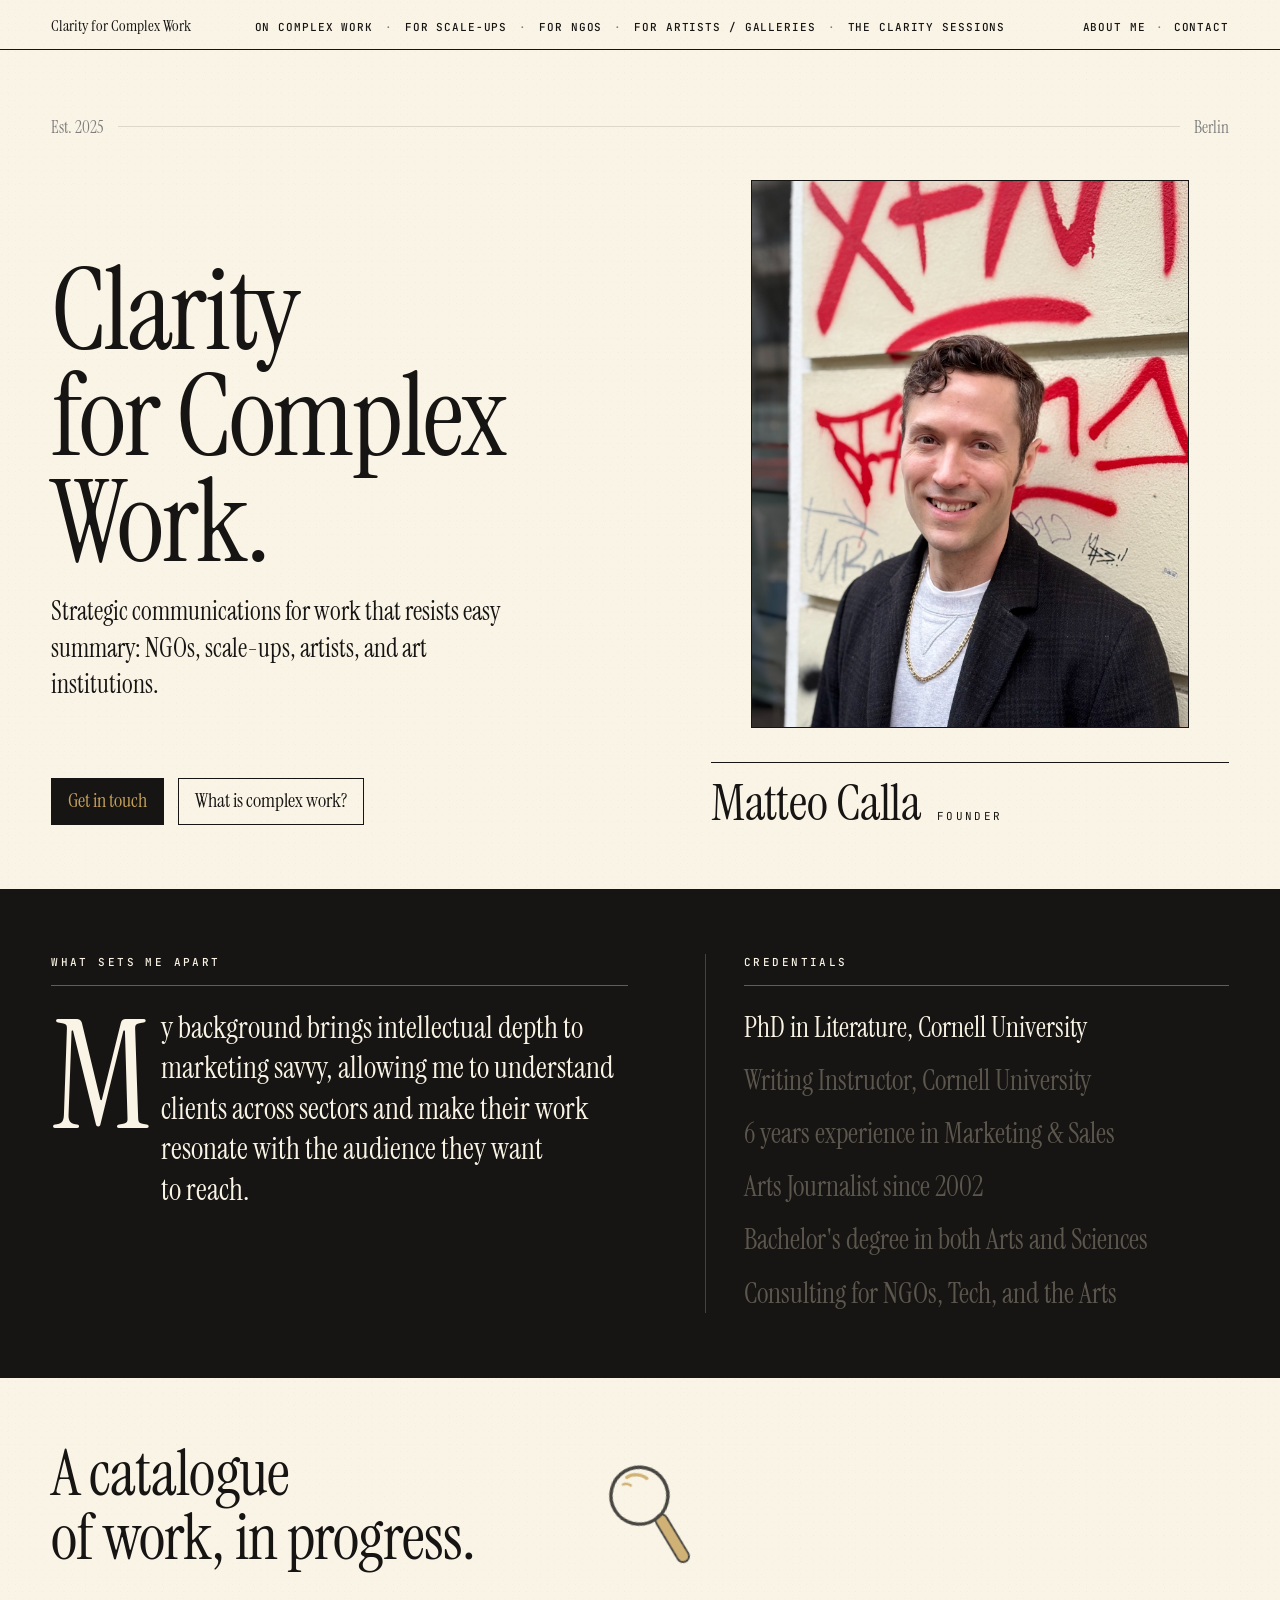
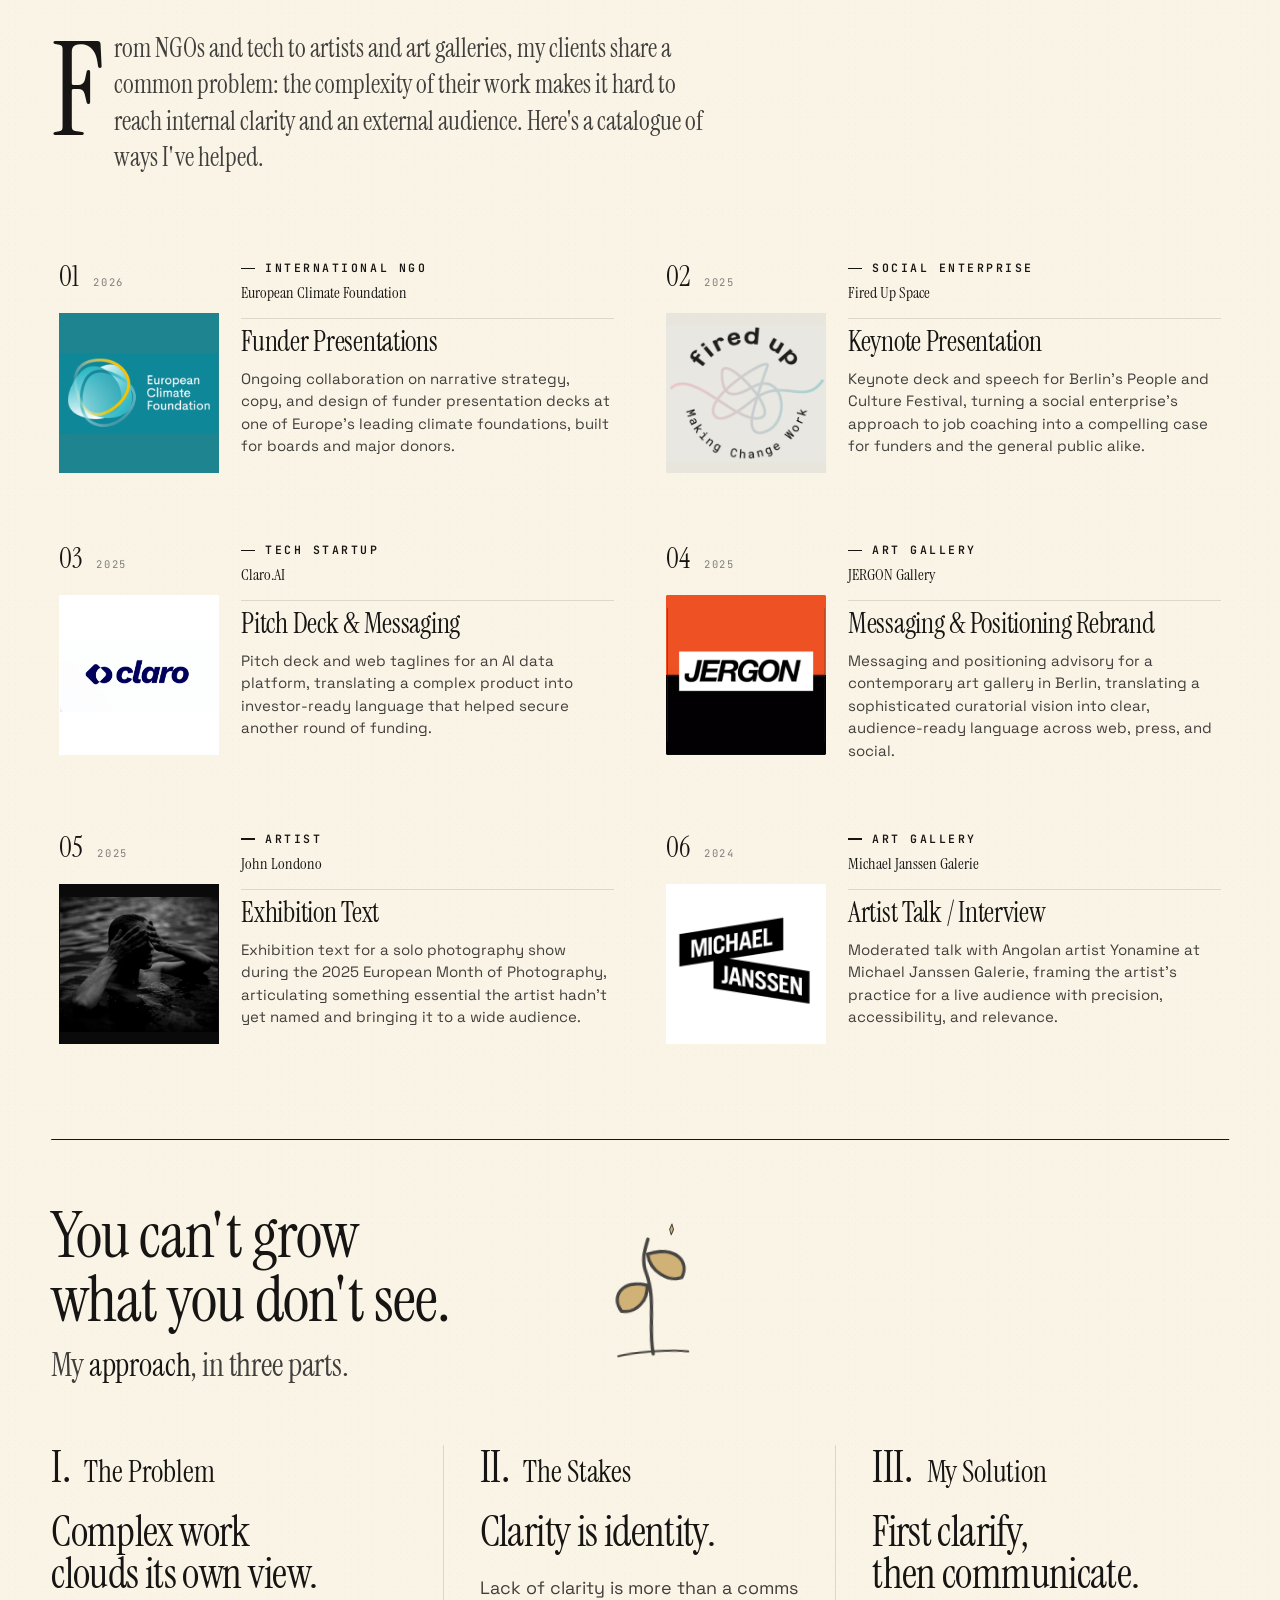
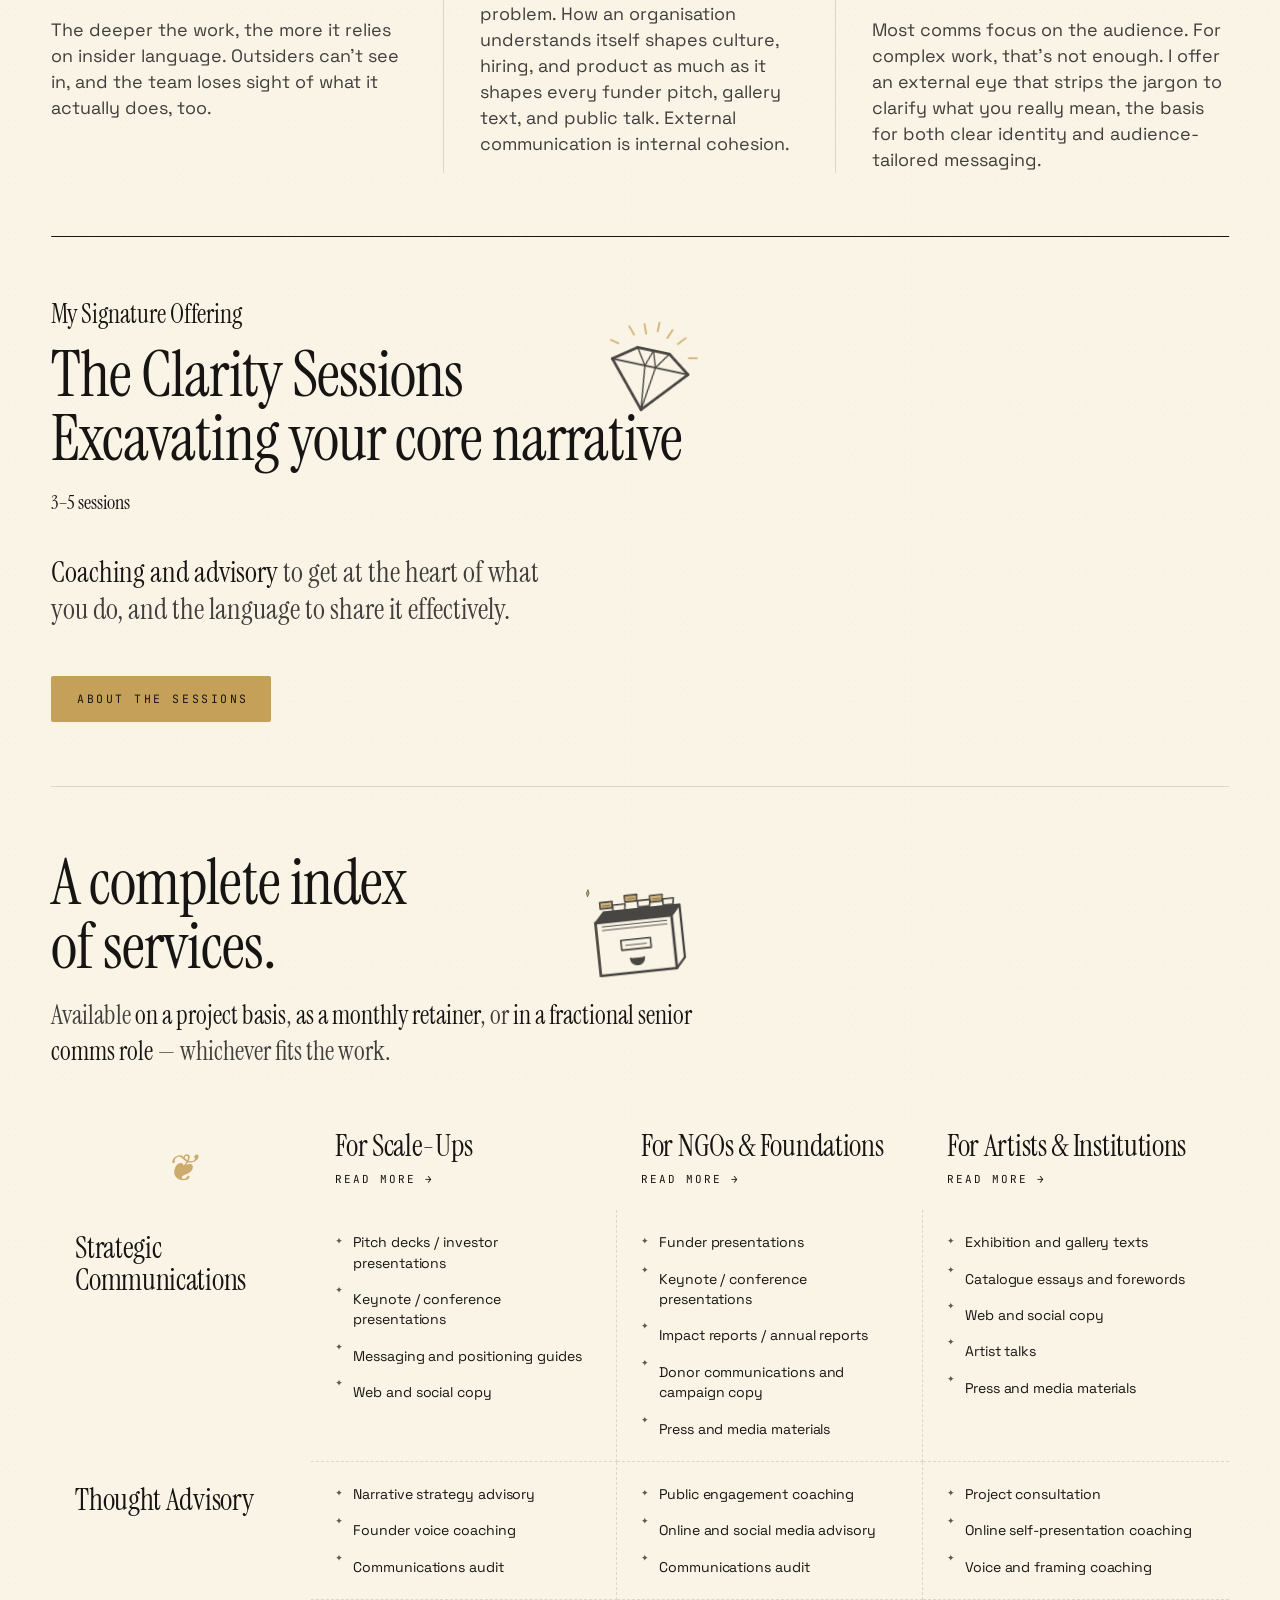
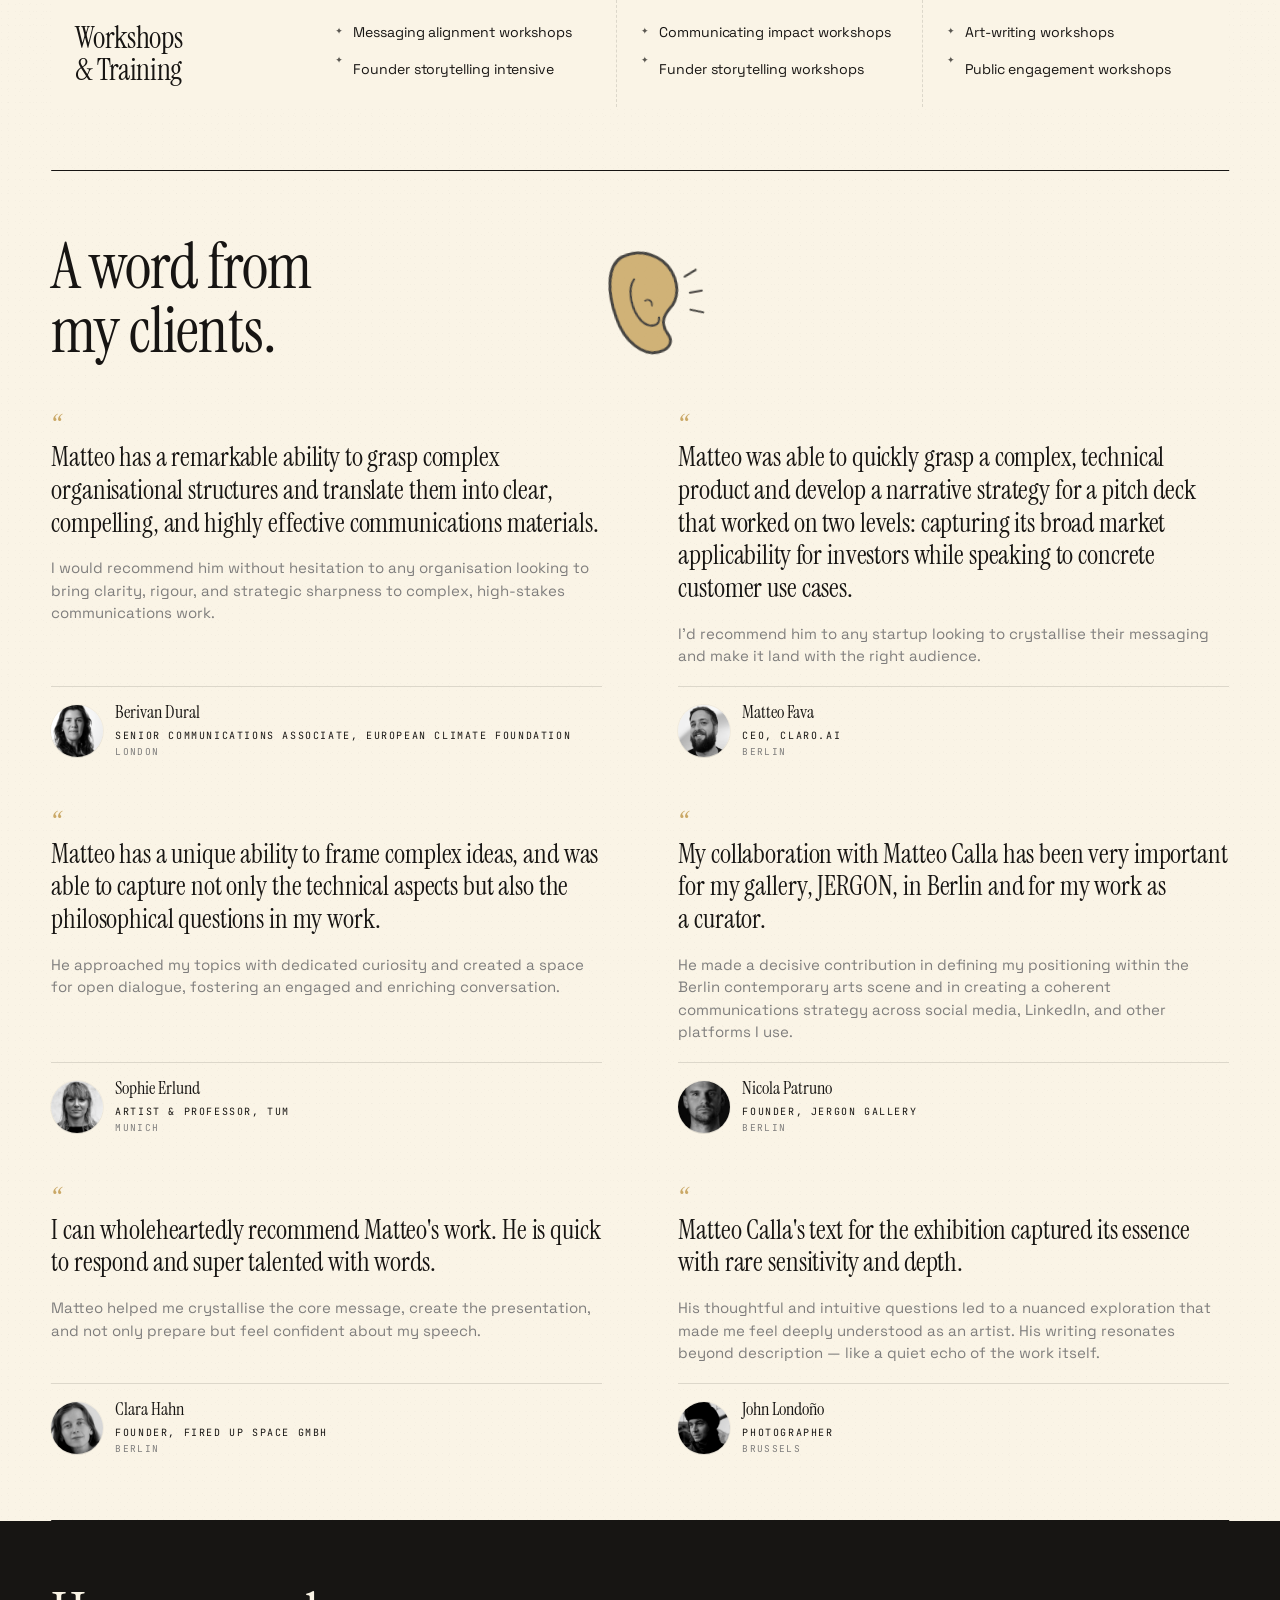
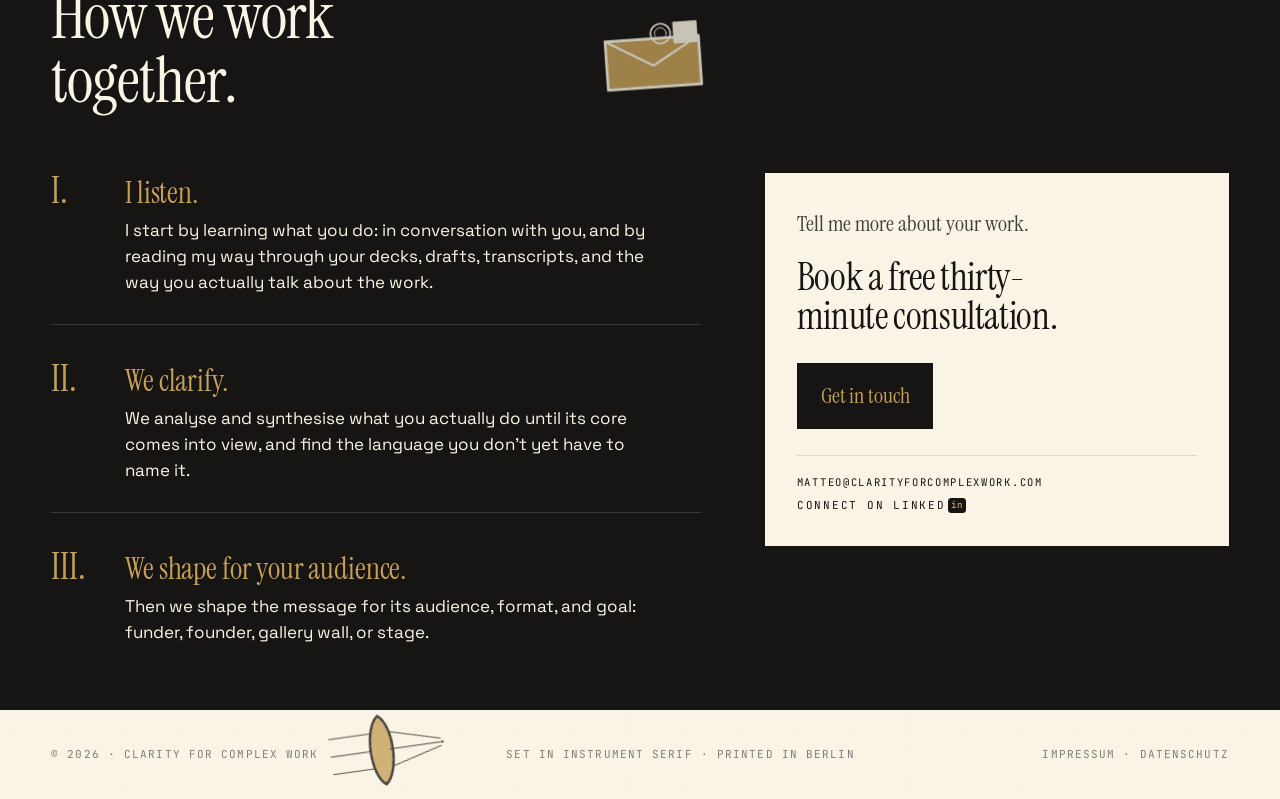
==== commit 5a9854c4: "Add files via upload" ====
--- a/index.html
+++ b/index.html
@@ -39,7 +39,7 @@
     .marginalia-appr-sprout { --dx: -521px; --dy: -45px; }
     .marginalia-svc-diamond { --dx: -520px; --dy: -179px; }
     .marginalia-svc-cabinet { --dx: -533px; --dy: 521px; }
-    .marginalia-ts-ear      { --dx: -520px; --dy: -51px; }
+    .marginalia-ts-ear      { --dx: -520px; --dy: -60px; }
     .marginalia-cta-env     { --dx: -517px; --dy: -28px; }
     .marginalia-foot-lens   { --dx: -90px; --dy: -52px; }
     @media (min-width: 561px) and (max-width: 880px) {
@@ -478,13 +478,13 @@
       <div class="sec-head">
         <h2 class="sec-title">A <em>word</em> from<br />my clients.</h2>
       </div>
-      <div class="ts-grid">
-
-        <figure class="ts lg">
-          <blockquote>Matteo has a remarkable ability to quickly grasp complex organisational structures and translate them into clear, compelling, and highly effective communications materials.</blockquote>
+      <div class="ts-grid two-up">
+
+        <figure class="ts md">
+          <blockquote>Matteo has a remarkable ability to grasp complex organisational structures and translate them into clear, compelling, and highly effective communications materials.</blockquote>
           <p class="ts-body">I would recommend him without hesitation to any organisation looking to bring clarity, rigour, and strategic sharpness to complex, high-stakes communications work.</p>
           <div class="ts-head">
-            <img class="avatar avatar-photo" src="images/testimonials/berivan-dural.png" alt="Berivan Dural" style="width:64px;height:64px;" />
+            <img class="avatar avatar-photo" src="images/testimonials/berivan-dural.png" alt="Berivan Dural" style="width:52px;height:52px;" />
             <figcaption>
               <span class="ts-who">Berivan Dural</span>
               <span class="ts-org">Senior Communications Associate, European Climate Foundation</span>
@@ -493,11 +493,24 @@
           </div>
         </figure>
 
-        <figure class="ts sm">
+        <figure class="ts md">
+          <blockquote>Matteo was able to quickly grasp a complex, technical product and develop a narrative strategy for a pitch deck that worked on two levels: capturing its broad market applicability for investors while speaking to concrete customer use cases.</blockquote>
+          <p class="ts-body">I'd recommend him to any startup looking to crystallise their messaging and make it land with the right audience.</p>
+          <div class="ts-head">
+            <img class="avatar avatar-photo" src="images/testimonials/matteo-fava.png" alt="Matteo Fava" style="width:52px;height:52px;" />
+            <figcaption>
+              <span class="ts-who">Matteo Fava</span>
+              <span class="ts-org">CEO, Claro.ai</span>
+              <span class="ts-city">Berlin</span>
+            </figcaption>
+          </div>
+        </figure>
+
+        <figure class="ts md">
           <blockquote>Matteo has a unique ability to frame complex ideas, and was able to capture not only the technical aspects but also the philosophical questions in my work.</blockquote>
           <p class="ts-body">He approached my topics with dedicated curiosity and created a space for open dialogue, fostering an engaged and enriching conversation.</p>
           <div class="ts-head">
-            <img class="avatar avatar-photo" src="images/testimonials/sophie-erlund.png" alt="Sophie Erlund" style="width:44px;height:44px;" />
+            <img class="avatar avatar-photo" src="images/testimonials/sophie-erlund.png" alt="Sophie Erlund" style="width:52px;height:52px;" />
             <figcaption>
               <span class="ts-who">Sophie Erlund</span>
               <span class="ts-org">Artist &amp; Professor, TUM</span>
@@ -506,11 +519,11 @@
           </div>
         </figure>
 
-        <figure class="ts sm">
+        <figure class="ts md">
           <blockquote>My collaboration with Matteo Calla has been very important for my gallery, JERGON, in Berlin and for my work as a curator.</blockquote>
           <p class="ts-body">He made a decisive contribution in defining my positioning within the Berlin contemporary arts scene and in creating a coherent communications strategy across social media, LinkedIn, and other platforms I use.</p>
           <div class="ts-head">
-            <img class="avatar avatar-photo" src="images/testimonials/nicola-patruno.png" alt="Nicola Patruno" style="width:44px;height:44px;" />
+            <img class="avatar avatar-photo" src="images/testimonials/nicola-patruno.png" alt="Nicola Patruno" style="width:52px;height:52px;" />
             <figcaption>
               <span class="ts-who">Nicola Patruno</span>
               <span class="ts-org">Founder, JERGON Gallery</span>
@@ -519,11 +532,11 @@
           </div>
         </figure>
 
-        <figure class="ts sm">
+        <figure class="ts md">
           <blockquote>I can wholeheartedly recommend Matteo's work. He is quick to respond and super talented with words.</blockquote>
           <p class="ts-body">Matteo helped me crystallise the core message, create the presentation, and not only prepare but feel confident about my speech.</p>
           <div class="ts-head">
-            <img class="avatar avatar-photo" src="images/testimonials/clara-hahn.png" alt="Clara Hahn" style="width:44px;height:44px;" />
+            <img class="avatar avatar-photo" src="images/testimonials/clara-hahn.png" alt="Clara Hahn" style="width:52px;height:52px;" />
             <figcaption>
               <span class="ts-who">Clara Hahn</span>
               <span class="ts-org">Founder, Fired Up Space GmbH</span>
@@ -532,11 +545,11 @@
           </div>
         </figure>
 
-        <figure class="ts sm">
+        <figure class="ts md">
           <blockquote>Matteo Calla's text for the exhibition captured its essence with rare sensitivity and depth.</blockquote>
           <p class="ts-body">His thoughtful and intuitive questions led to a nuanced exploration that made me feel deeply understood as an artist. His writing resonates beyond description &mdash; like a quiet echo of the work itself.</p>
           <div class="ts-head">
-            <img class="avatar avatar-photo" src="images/testimonials/john-londono.png" alt="John Londoño" style="width:44px;height:44px;" />
+            <img class="avatar avatar-photo" src="images/testimonials/john-londono.png" alt="John Londoño" style="width:52px;height:52px;" />
             <figcaption>
               <span class="ts-who">John Londoño</span>
               <span class="ts-org">Photographer</span>
--- a/styles.css
+++ b/styles.css
@@ -261,7 +261,7 @@
    sentence. */
 .sp-hero {
   padding: clamp(44px, 5vw, 68px) 0;
-  border-bottom: 1px solid var(--rule);
+  border-bottom: 1px solid var(--ink);
 }
 .sp-hero .hero-eyebrow {
   margin-bottom: clamp(36px, 4vw, 56px);
@@ -358,7 +358,7 @@
 /* SECTION — generic editorial section between hero and CTA. */
 .sp-section {
   padding: clamp(44px, 5vw, 68px) 0;
-  border-bottom: 1px solid var(--rule);
+  border-bottom: 1px solid var(--ink);
 }
 .sp-section:last-of-type { border-bottom: 0; }
 .sp-section-eyebrow {
@@ -773,7 +773,7 @@
 }
 .sp-case-quote blockquote p {
   font-family: var(--display);
-  font-style: italic;
+  font-style: normal;
   font-size: clamp(22px, 2.2vw, 34px);
   line-height: 1.28;
   color: var(--ink);
@@ -823,7 +823,7 @@
   color: var(--ink);
   padding: clamp(44px, 5vw, 68px) 0;
   border-top: 0;
-  border-bottom: 1px solid var(--rule);
+  border-bottom: 1px solid var(--ink);
 }
 .sp-flagship-eyebrow {
   color: var(--ink);
@@ -2526,6 +2526,26 @@
    gaps between quotes. */
 .ts-grid:has(.ts:hover) .ts:not(:hover) {
   opacity: 0.22;
+}
+
+/* ─── TWO-UP layout (current homepage testimonials) ──────────────
+   Six clients as peers in a generous 2-col editorial grid. Cards
+   stretch to equal height per row and the attribution is pinned to
+   each card's foot (margin-top:auto), so the mono footers align in
+   a clean baseline across each row despite quotes of differing
+   length — the unevenness reads as rhythm, not ragged. Desktop only;
+   the ≤880 rail rules below still drive the mobile swipe layout. */
+@media (min-width: 881px) {
+  .ts-grid.two-up {
+    grid-template-columns: repeat(2, 1fr);
+    grid-auto-flow: row;
+    gap: 60px clamp(56px, 6vw, 88px);
+    align-items: stretch;
+  }
+  .ts-grid.two-up .ts { grid-column: auto; }
+  .ts-grid.two-up .ts blockquote { font-size: clamp(22px, 2.1vw, 28px); line-height: 1.22; }
+  .ts-grid.two-up .ts-body { font-size: 15px; line-height: 1.5; }
+  .ts-grid.two-up .ts-head { margin-top: auto; }
 }
 
 @media (max-width: 880px) {
@@ -3691,6 +3711,20 @@
   text-transform: none;
   color: var(--ink);
 }
+/* Vertical-subpage flagship aside — bump the involves-label and the
+   "Format · …" meta line up to the list's reading size (they read too
+   small beside the italic list). clarity-sessions keeps its smaller
+   .cs-who treatment via its own stylesheet, loaded after this. */
+body.subpage .sp-flagship-aside-label {
+  font-size: clamp(18px, 1.5vw, 23px);
+}
+body.subpage .sp-flagship-format,
+body.subpage .sp-flagship-format span {
+  font-family: var(--display);
+  font-size: clamp(18px, 1.5vw, 23px);
+  letter-spacing: 0;
+  text-transform: none;
+}
 /* Section-title markers — on the vertical subpages the eyebrow IS the
    section's title (there's no separate heading below it), so give it real
    presence (option B): larger Instrument Serif. Same for the dark CTA. */
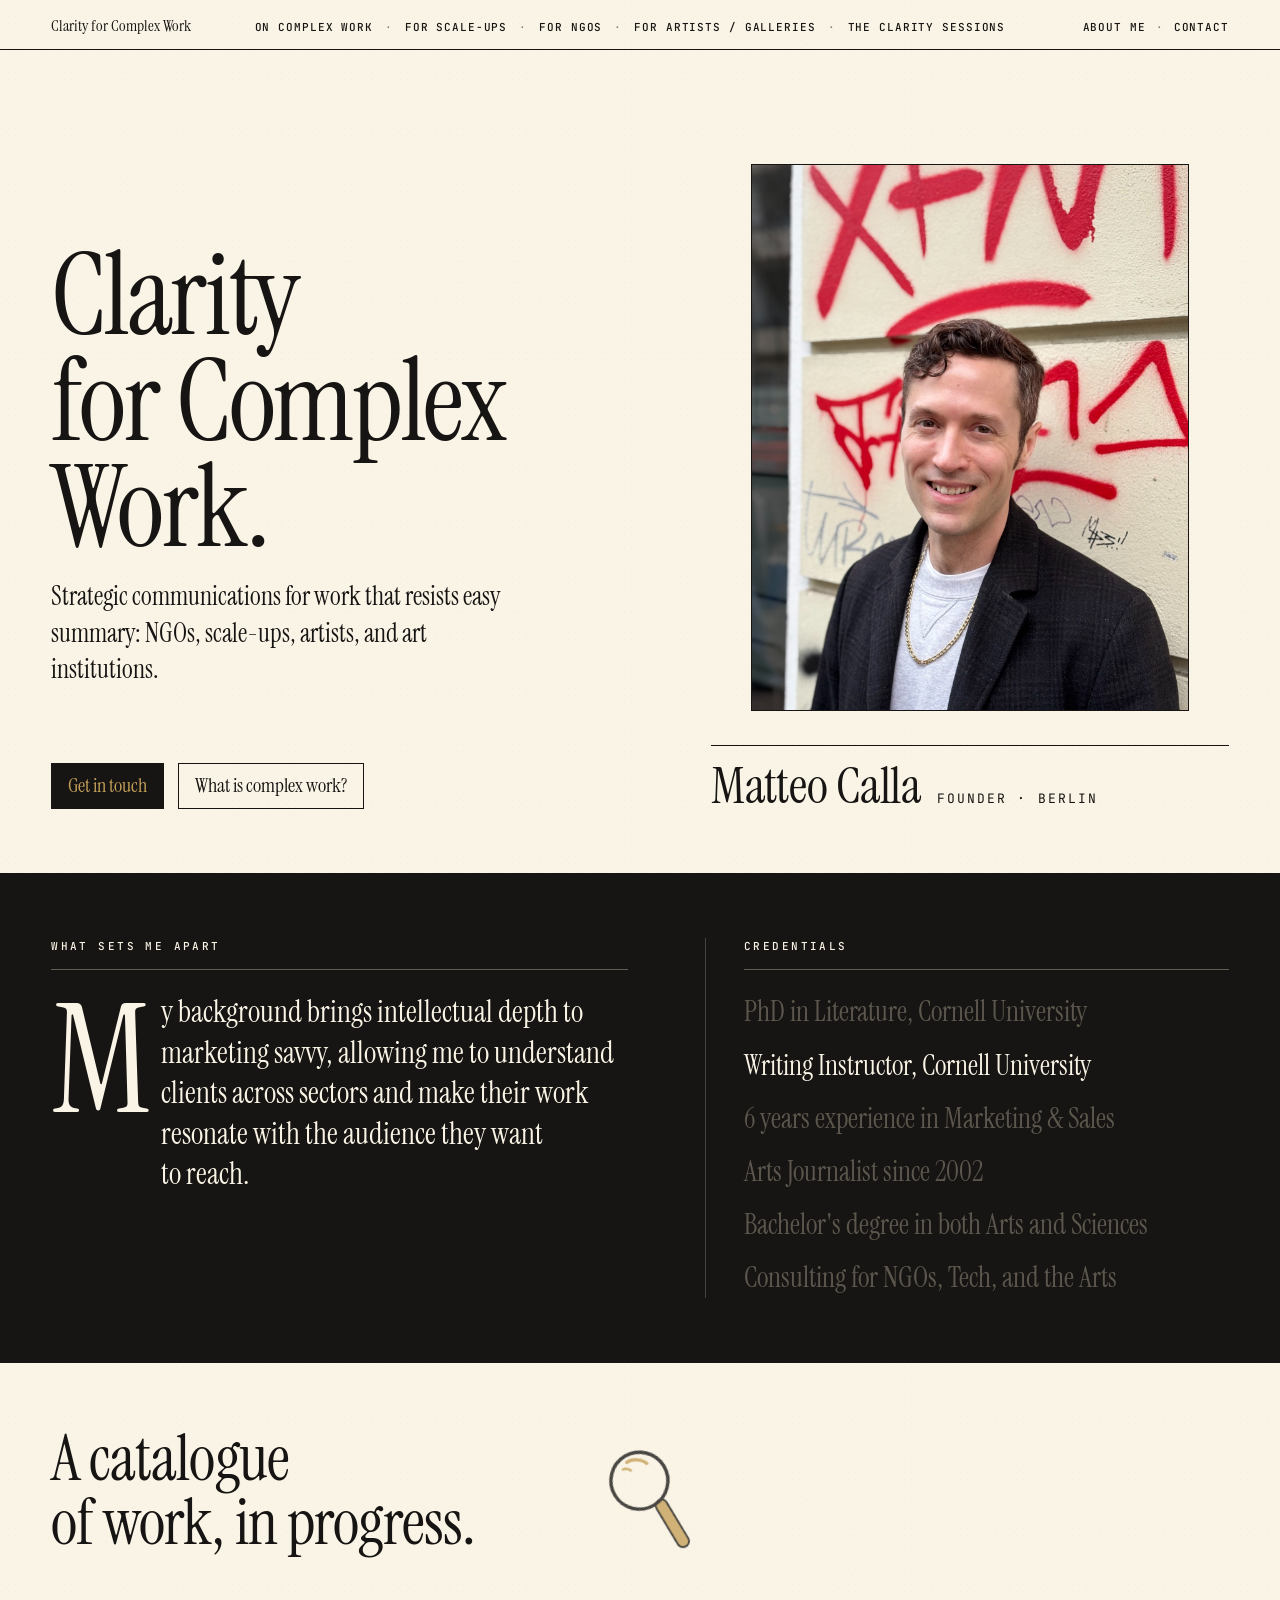
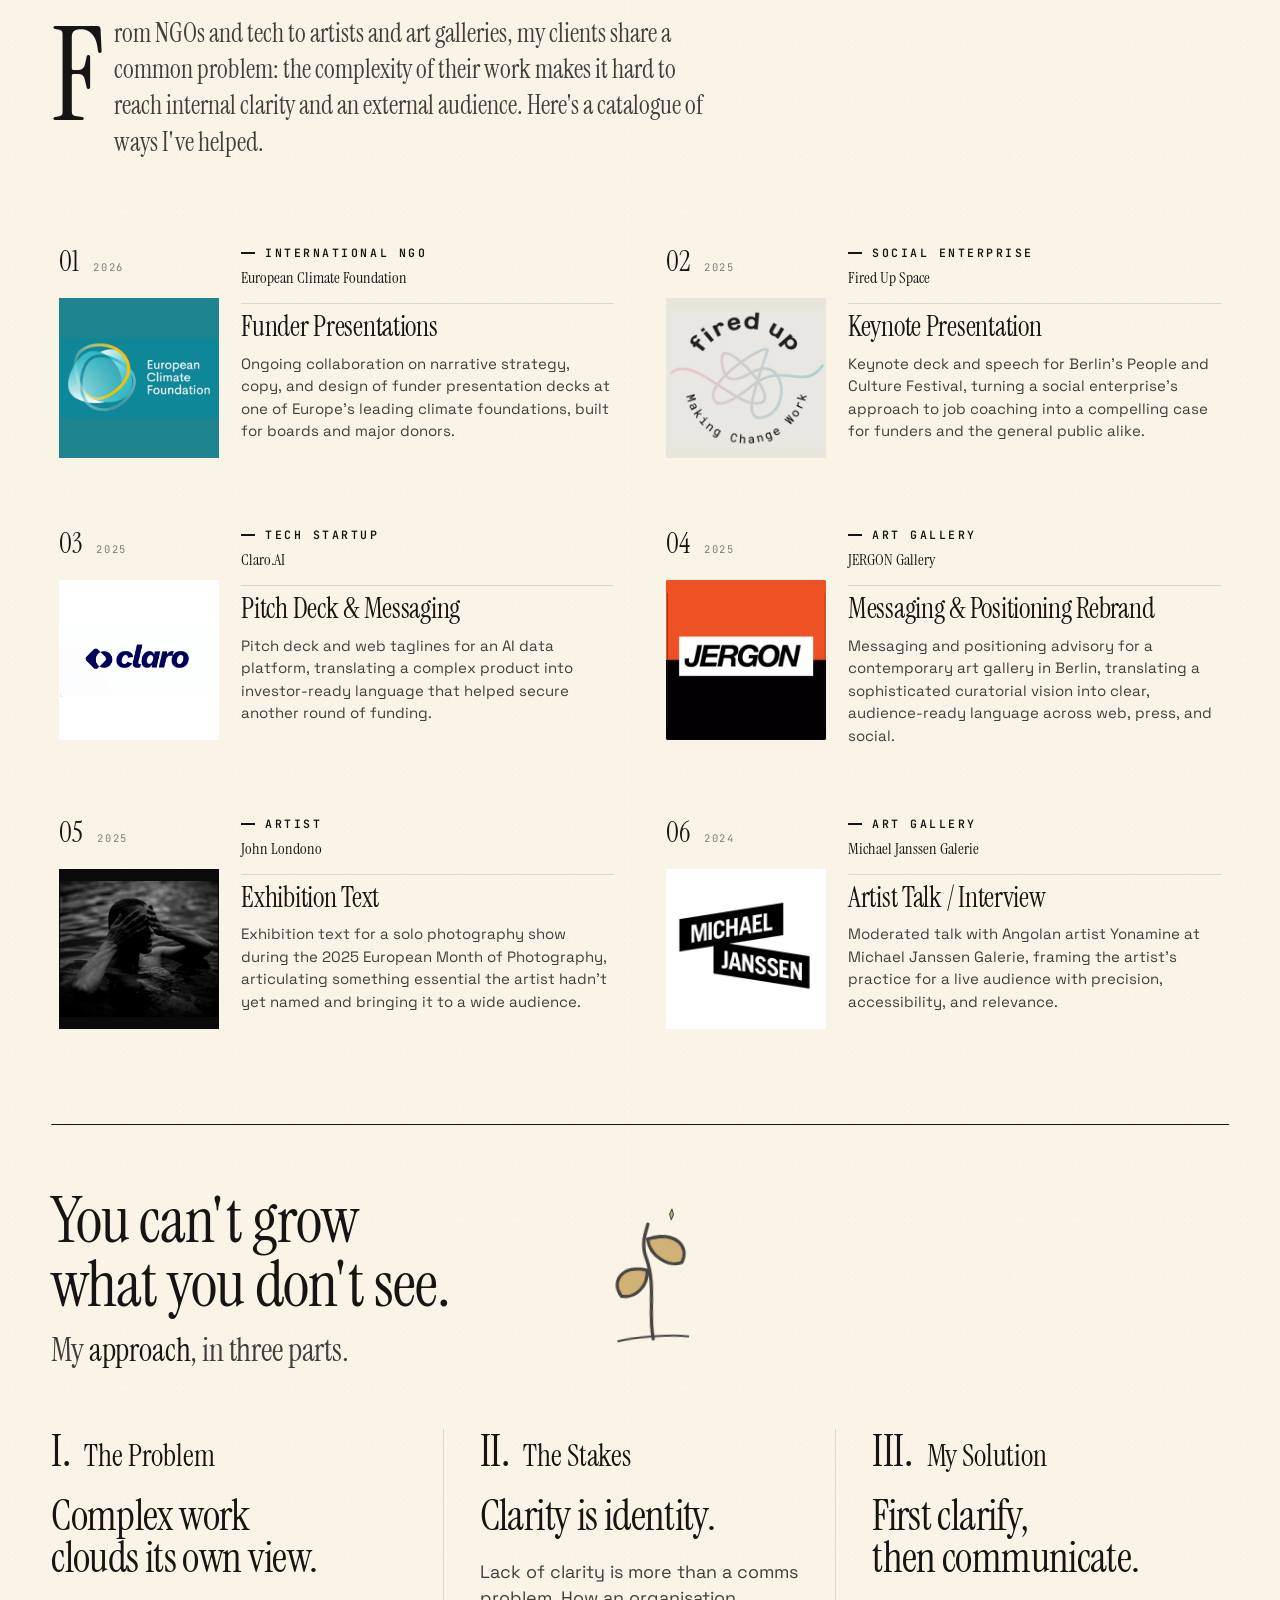
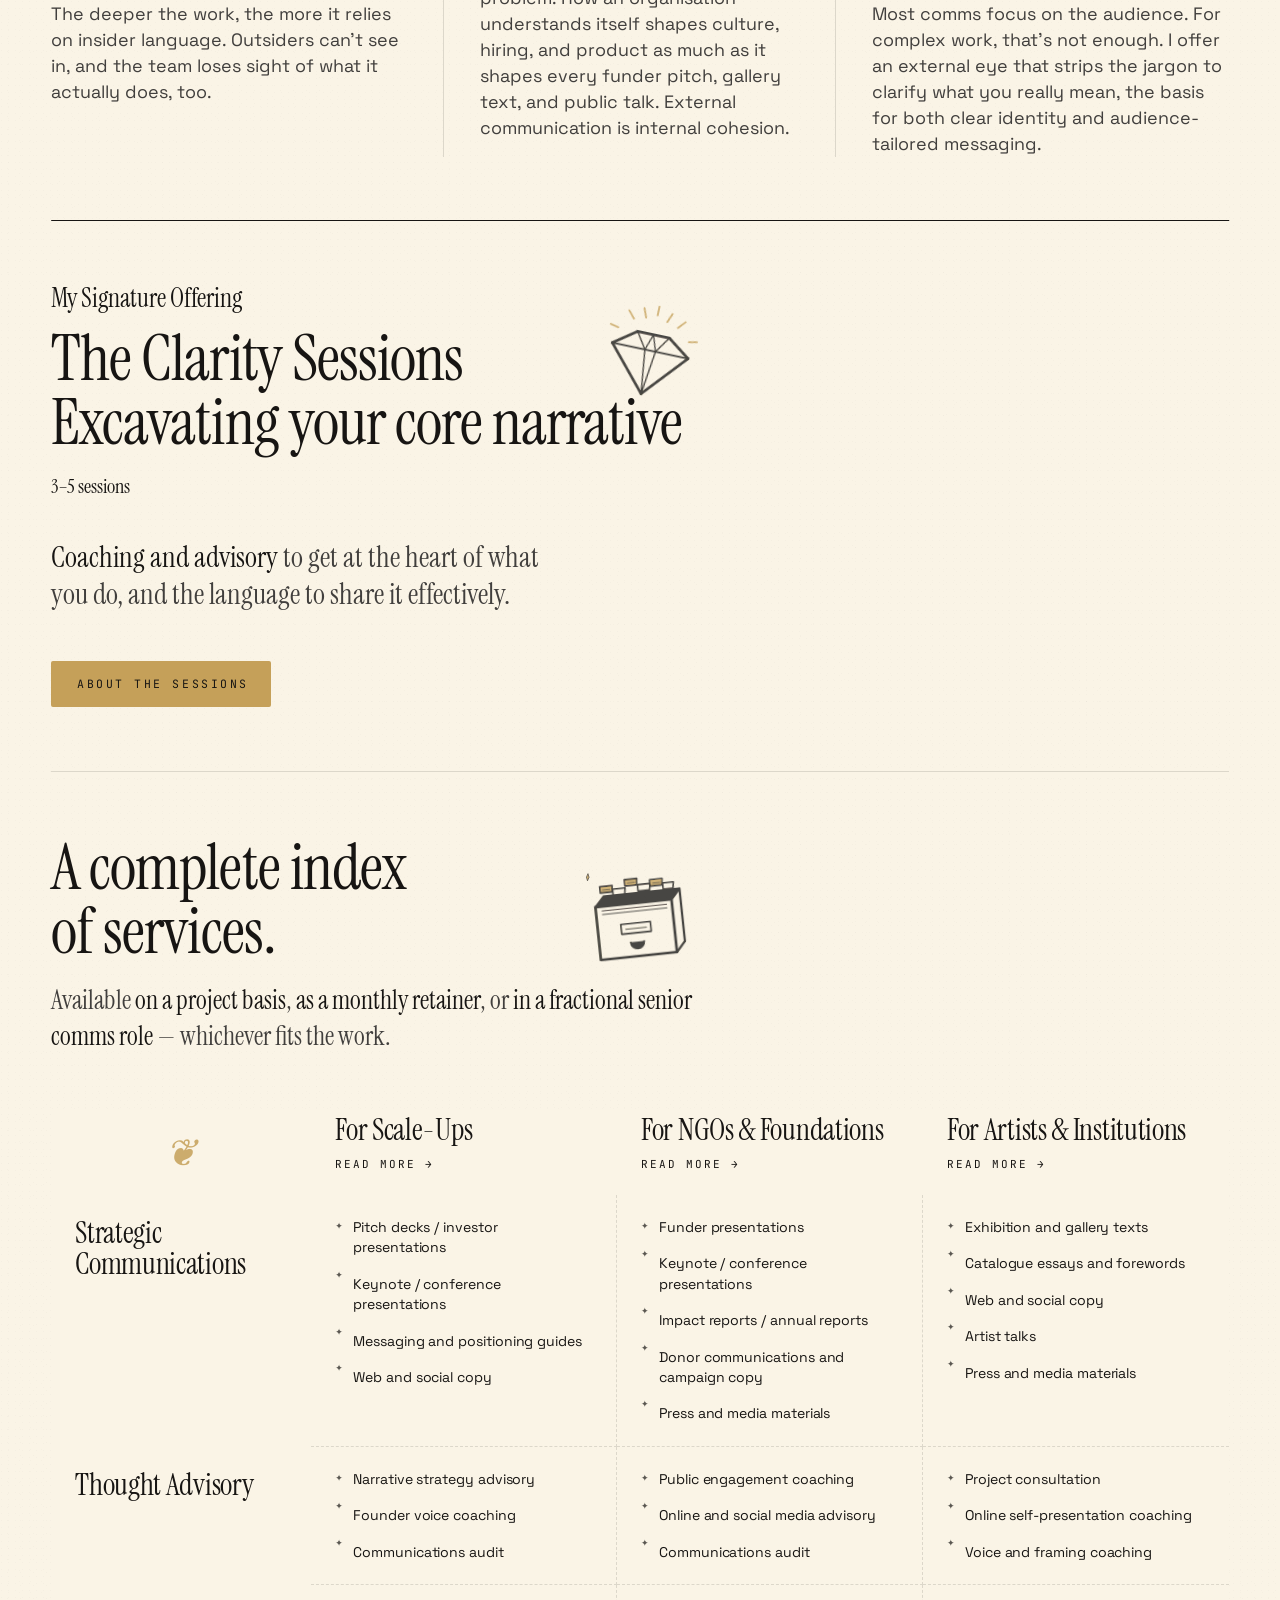
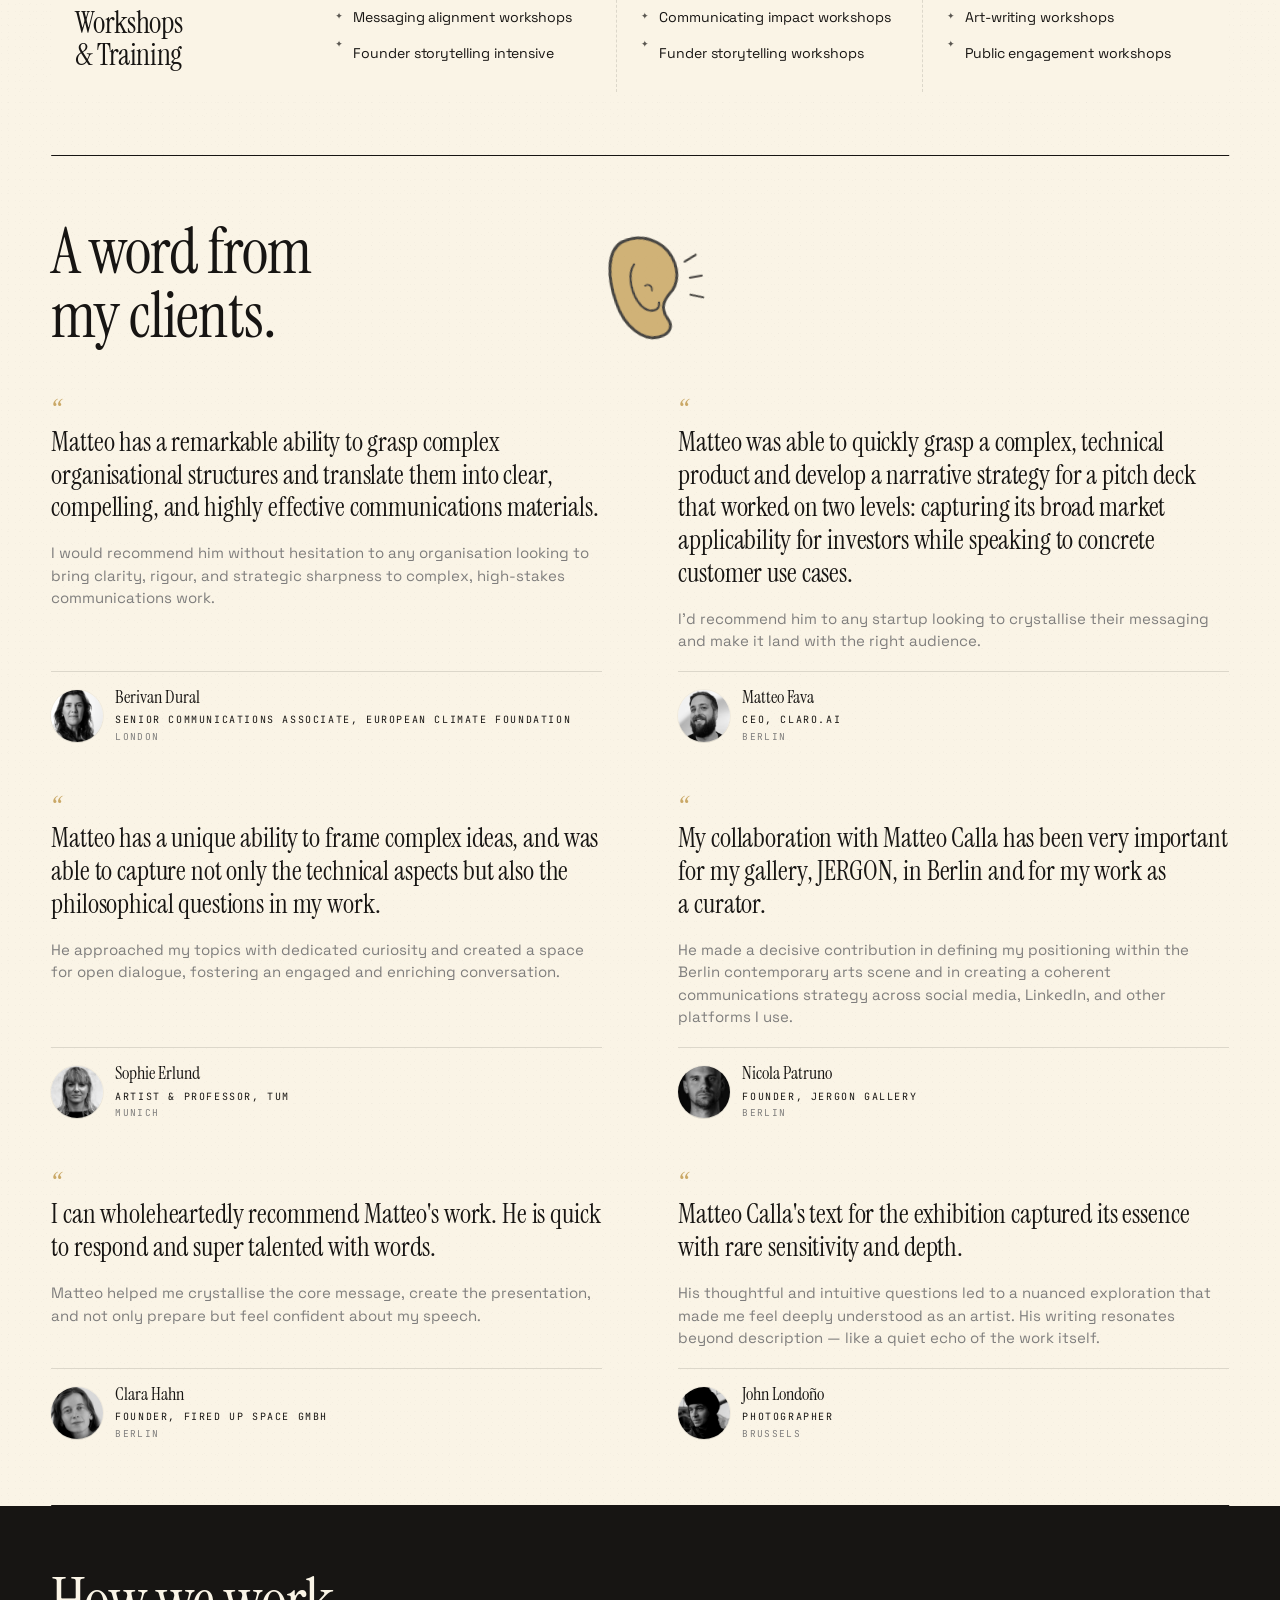
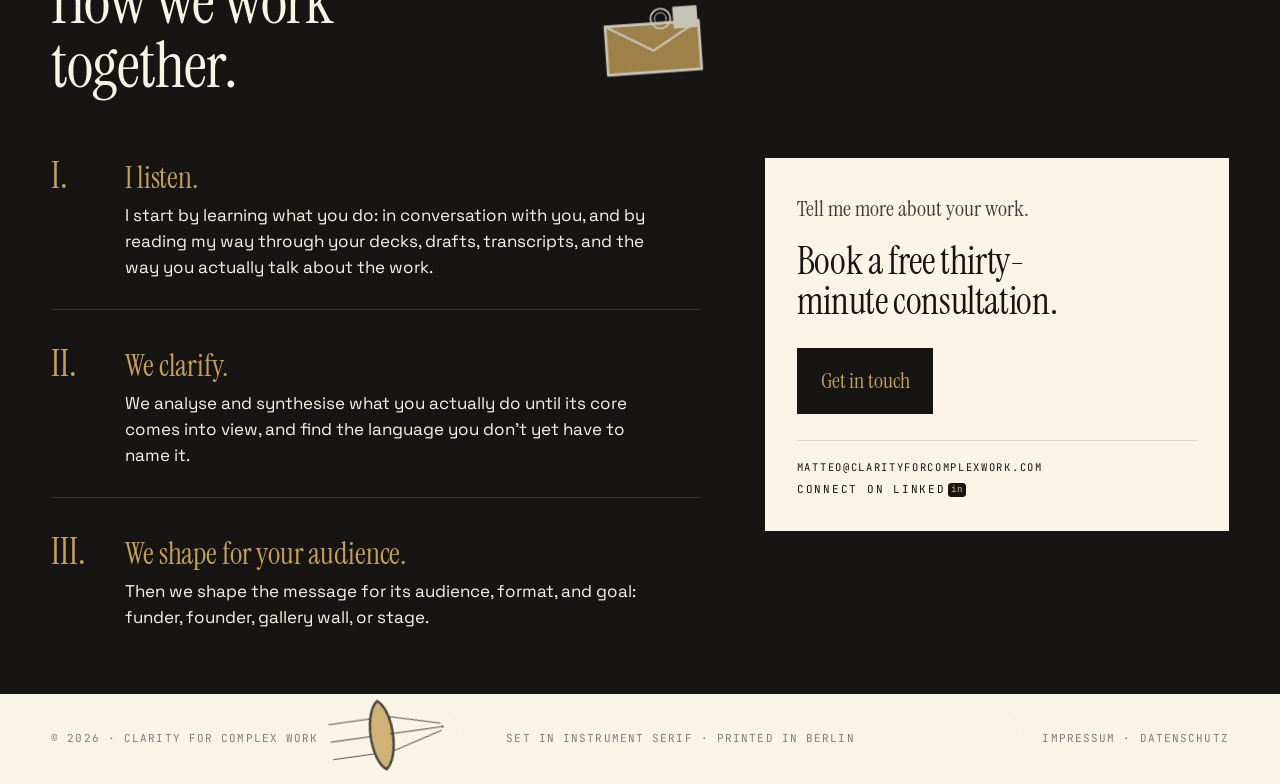
==== commit 9a2a5857: "Add files via upload" ====
--- a/index.html
+++ b/index.html
@@ -87,11 +87,6 @@
   <!-- ─── HERO ─── -->
   <header class="hero" data-screen-label="Hero">
     <div class="container">
-      <div class="hero-eyebrow">
-        <span>Est. 2025</span>
-        <span class="he-rule" aria-hidden="true"></span>
-        <span class="he-vol">Berlin</span>
-      </div>
       <div class="hero-grid">
         <div>
           <h1 class="hero-title">Clarity<br />for <em>Complex</em><br />Work.</h1>
@@ -112,7 +107,7 @@
           <figcaption class="hero-nameplate">
             <span class="np-rule"></span>
             <span class="np-name">Matteo Calla</span>
-            <span class="np-role">Founder</span>
+            <span class="np-role">Founder · Berlin</span>
           </figcaption>
         </div>
       </div>
--- a/styles.css
+++ b/styles.css
@@ -668,7 +668,7 @@
   align-items: baseline;
   padding-bottom: 12px;
   margin: 0 0 8px;
-  border-bottom: 1px solid var(--ink);
+  border-bottom: 1px solid var(--margin);
   gap: 16px;
   flex-wrap: wrap;
 }
@@ -793,8 +793,9 @@
   display: block;
   font-family: var(--mono);
   font-style: normal;
-  font-size: 10.5px;
-  letter-spacing: 0.2em;
+  font-size: 13px;
+  line-height: 1.5;
+  letter-spacing: 0.08em;
   text-transform: uppercase;
   color: var(--ink);
 }
@@ -1055,7 +1056,7 @@
 
 /* ─── HERO / MASTHEAD ─── */
 .hero {
-  padding: clamp(44px, 5vw, 68px) 0;
+  padding: clamp(72px, 7.5vw, 112px) 0 clamp(44px, 5vw, 68px);
   border-bottom: 1px solid var(--ink);
   position: relative;
 }
@@ -1291,10 +1292,11 @@
 }
 .np-role {
   font-family: var(--mono);
-  font-size: 11px;
-  letter-spacing: 0.22em;
-  text-transform: uppercase;
-  color: var(--ink);
+  font-size: 13px;
+  letter-spacing: 0.16em;
+  text-transform: uppercase;
+  color: var(--ink);
+  white-space: nowrap;
 }
 
 /* Hero CTA row — primary "Get in touch" pill paired with ghost
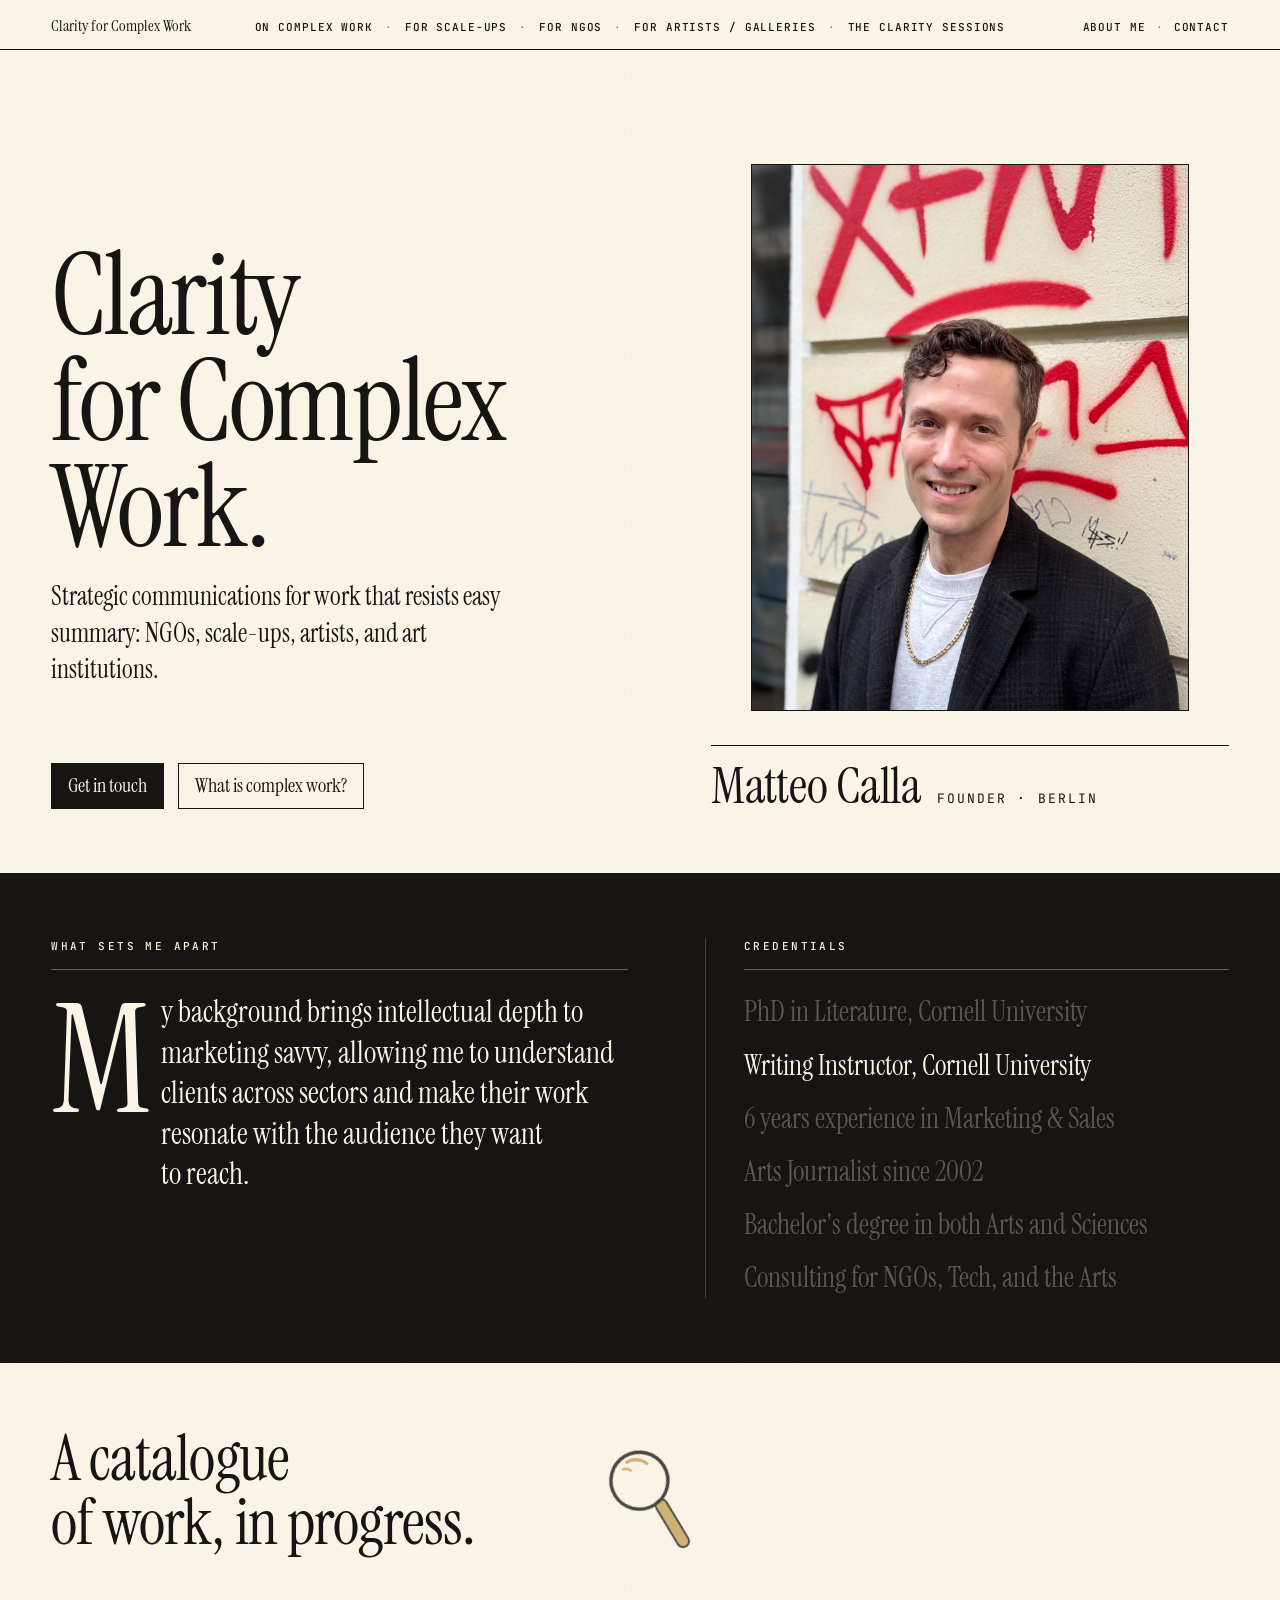
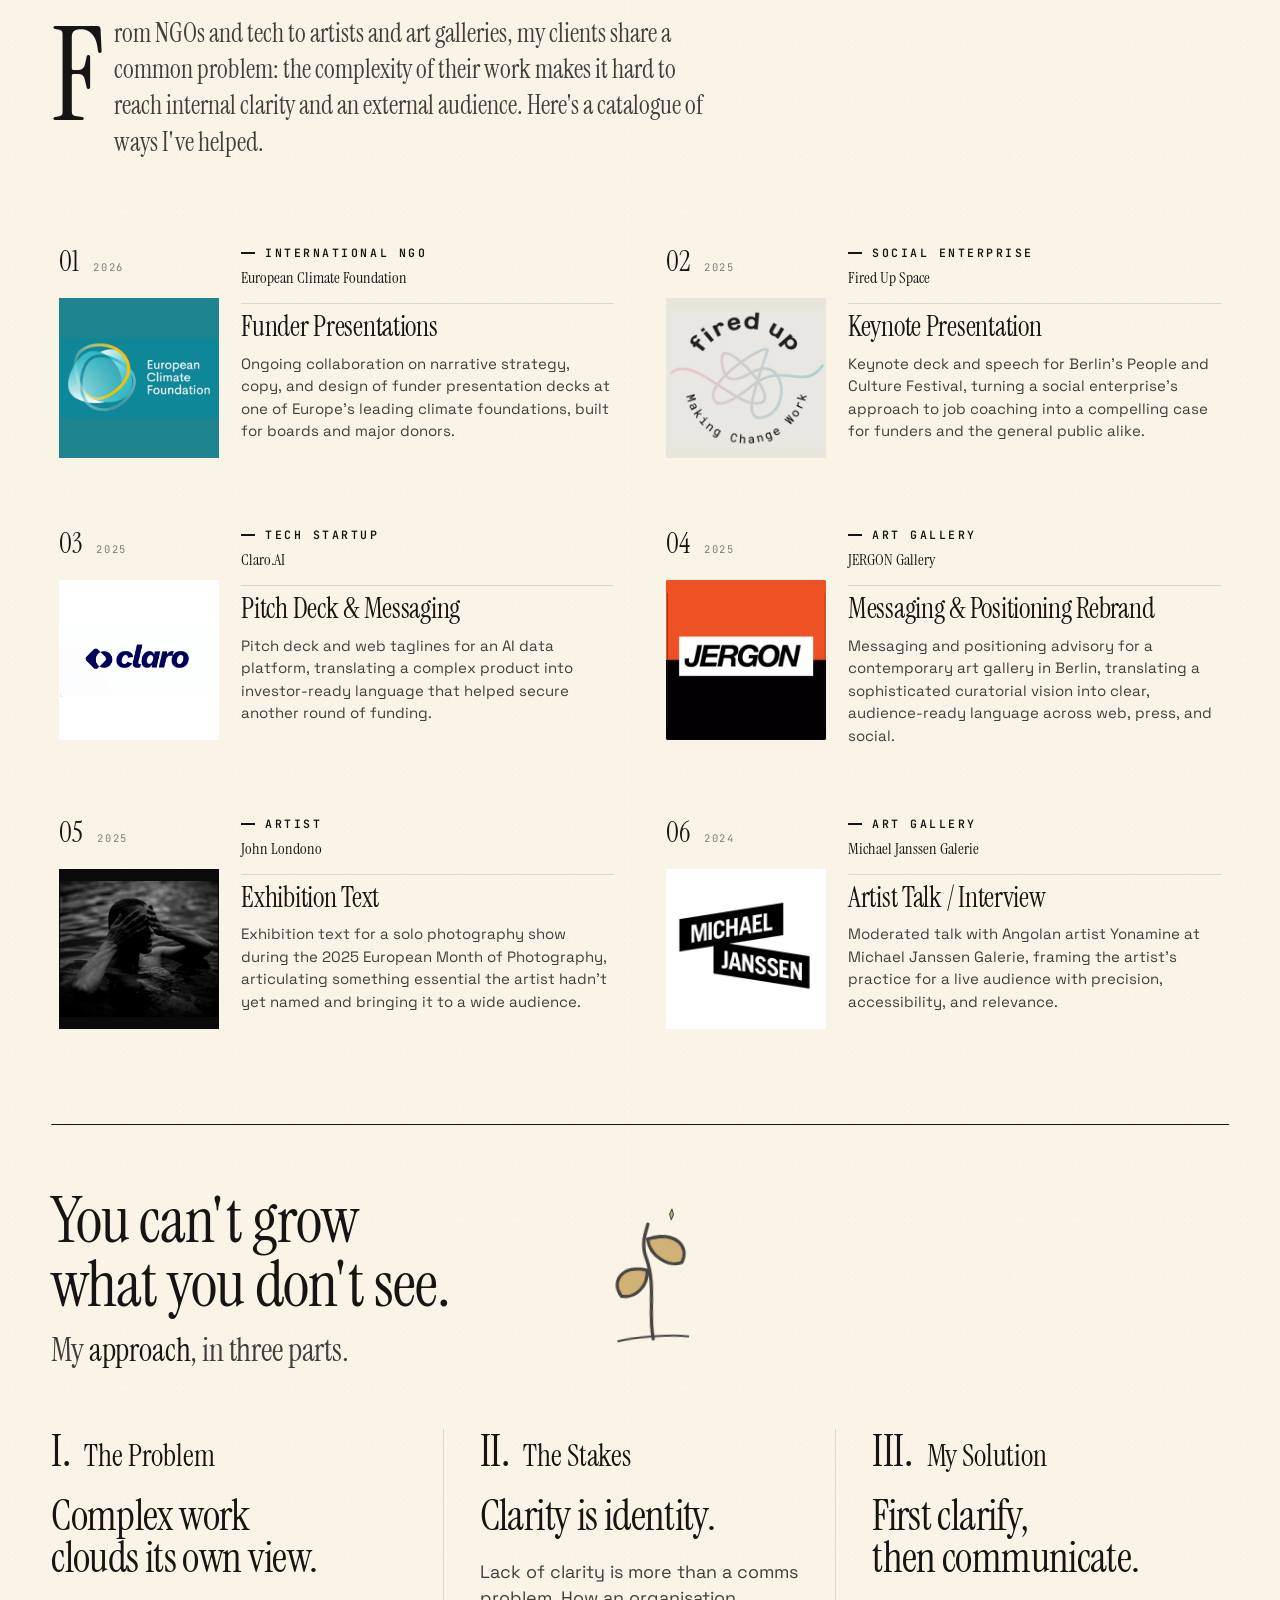
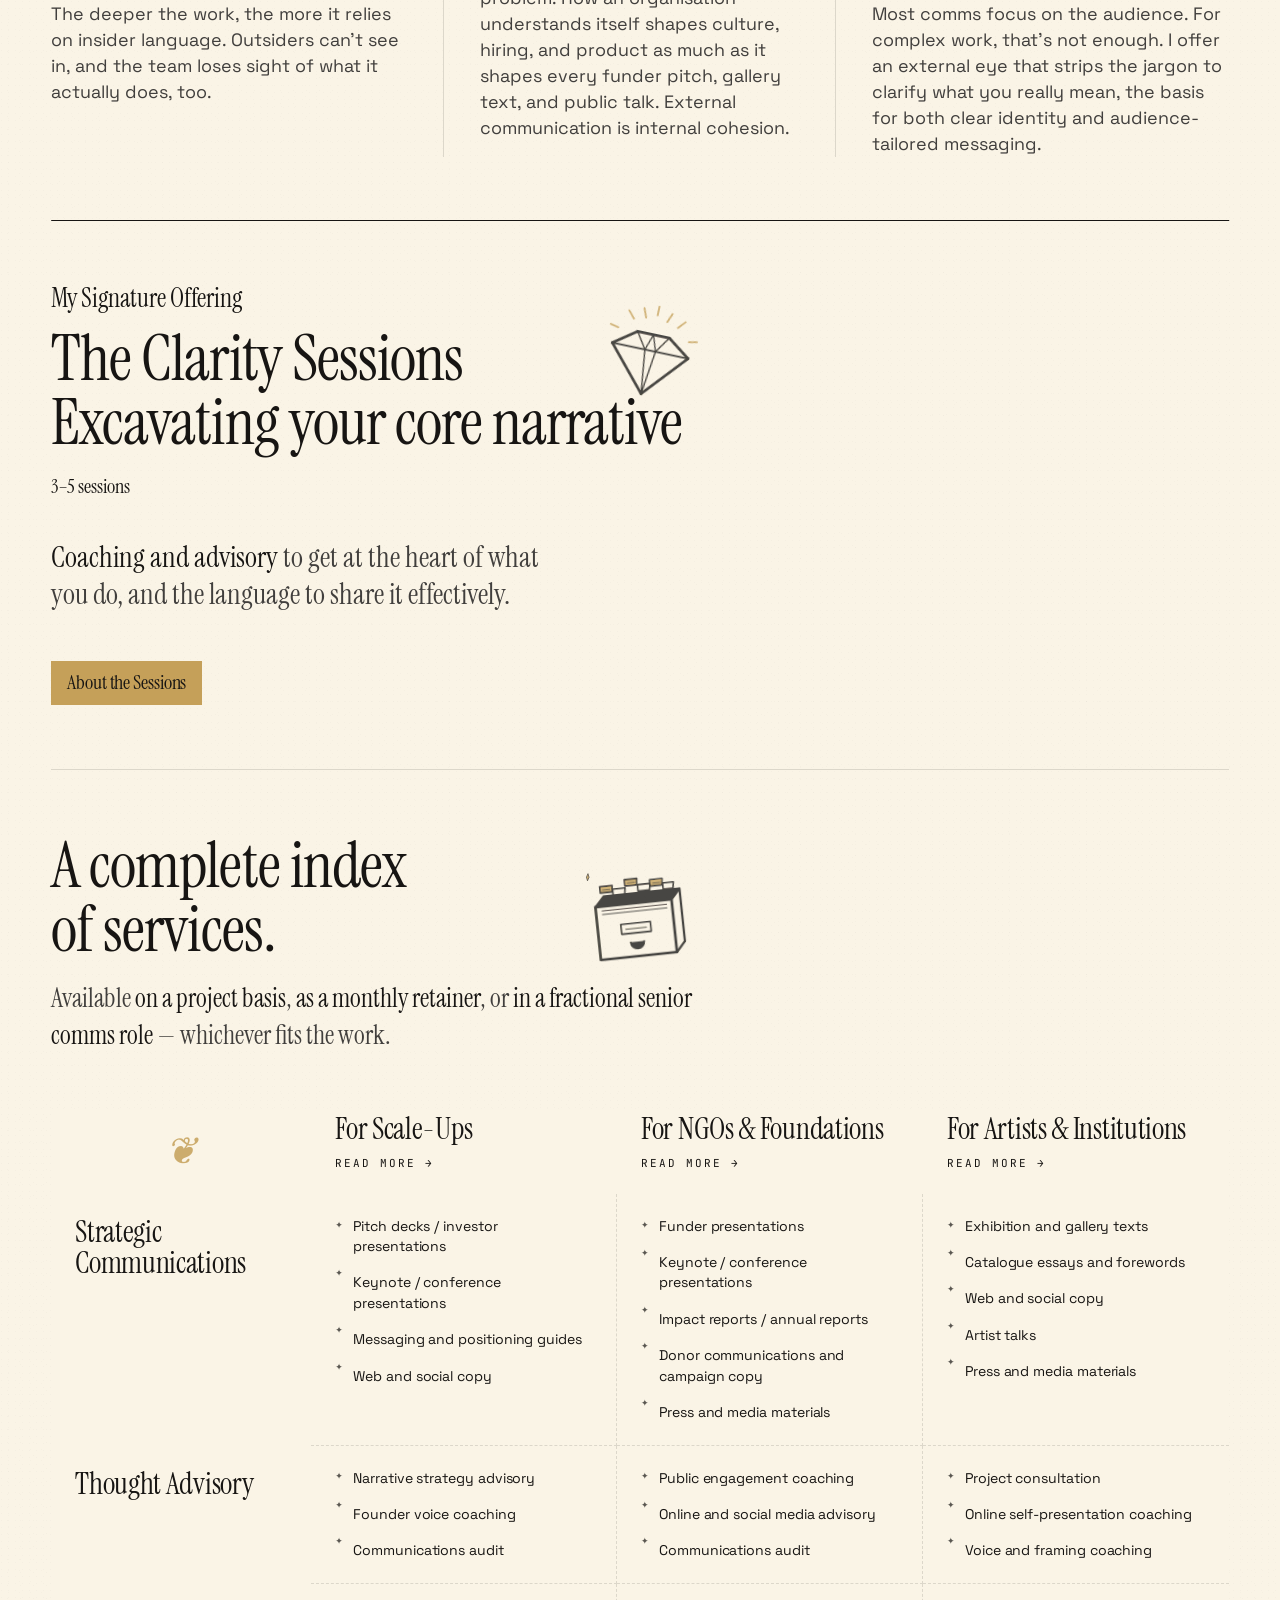
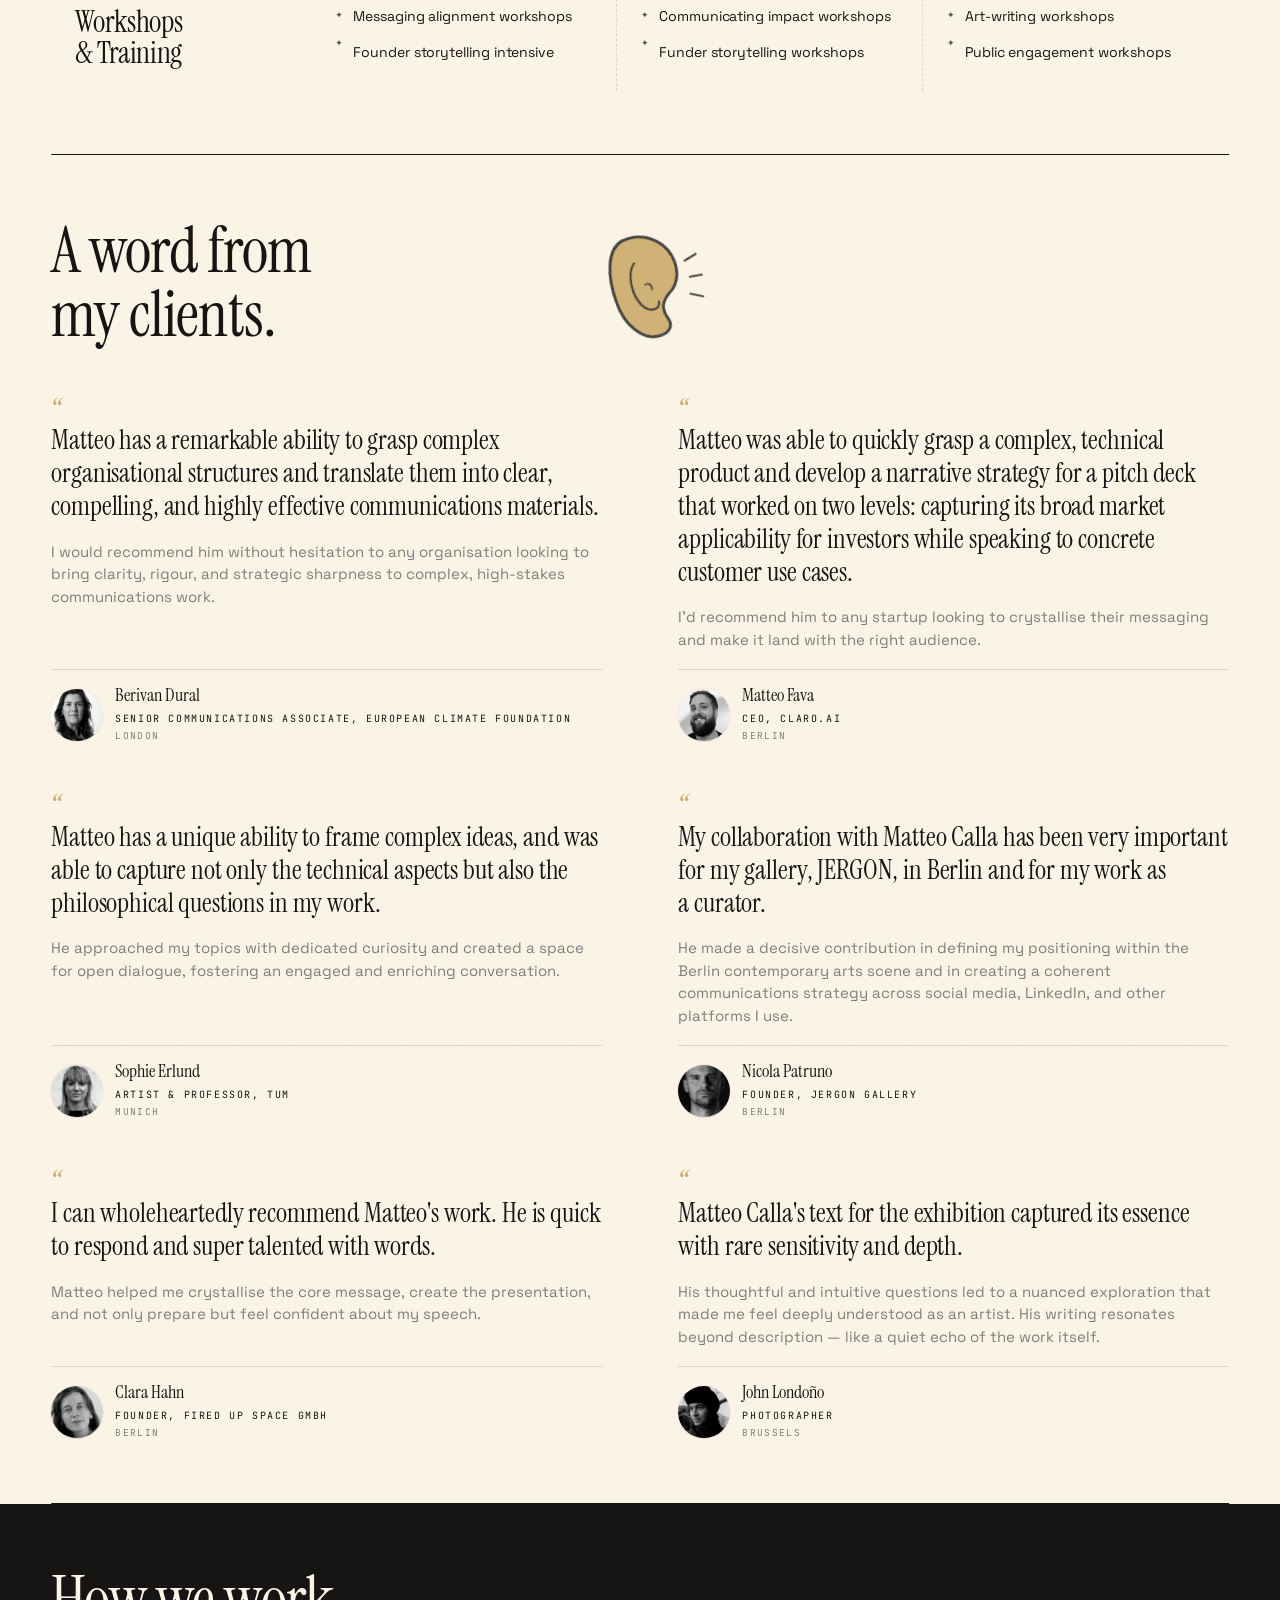
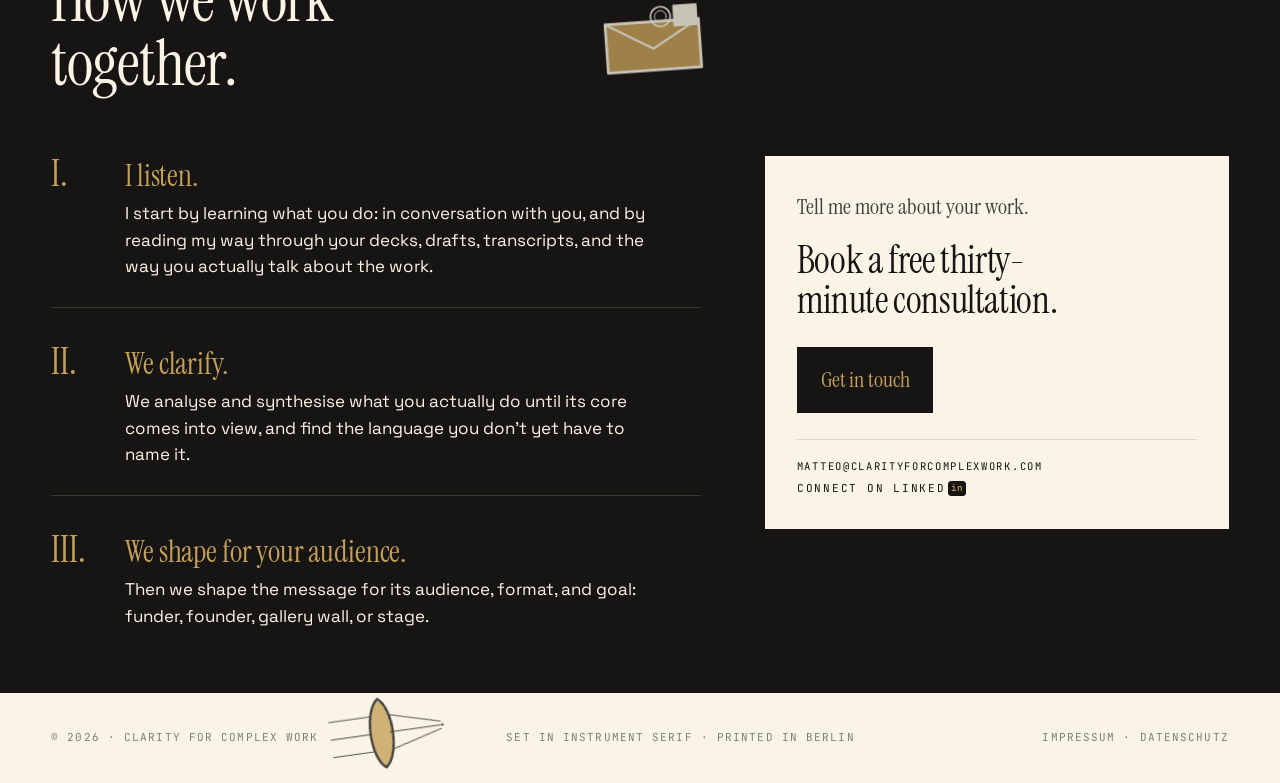
==== commit 09d5ec38: "Add files via upload" ====
--- a/index.html
+++ b/index.html
@@ -366,7 +366,7 @@
           <div class="clarity-format">3–5 sessions</div>
         </header>
         <p class="clarity-teaser-pitch"><b>Coaching and advisory</b> to get at the heart of what you do, and the language to share it effectively.</p>
-        <a class="clarity-more" href="clarity-sessions.html">About the sessions</a>
+        <a class="clarity-more" href="clarity-sessions.html">About the Sessions</a>
       </article>
 
       <div class="svc-head svc-head--index">
--- a/styles.css
+++ b/styles.css
@@ -696,9 +696,9 @@
 }
 .sp-case-body {
   display: grid;
-  grid-template-columns: 1fr 1.3fr;
+  grid-template-columns: 0.8fr 1.45fr;
   gap: clamp(36px, 4.5vw, 64px);
-  align-items: start;
+  align-items: center;
   margin: 0 0 clamp(44px, 5.5vw, 72px);
 }
 .sp-case-figure {
@@ -729,7 +729,7 @@
 }
 .sp-case-desc p {
   font-family: var(--serif);
-  font-size: clamp(16.5px, 1.25vw, 19px);
+  font-size: clamp(17.5px, 1.4vw, 21px);
   line-height: 1.55;
   color: var(--ink);
   margin: 0 0 1.1em;
@@ -1329,10 +1329,10 @@
   border-color: var(--ink);
 }
 .hero-cta-row .hero-feature--ghost:hover .hero-feature-title {
-  color: var(--gold);
+  color: var(--paper);
 }
 .hero-cta-row .hero-feature--ghost:hover .hero-feature-arrow {
-  color: var(--gold);
+  color: var(--paper);
 }
 
 /* Phone: keep the two hero CTAs side-by-side instead of wrapping to a
@@ -3462,23 +3462,27 @@
 }
 .clarity-more {
   display: inline-flex;
-  align-items: center;
-  gap: 14px;
-  padding: 14px 22px 14px 26px;
-  font-family: var(--mono);
-  font-size: 11.5px; letter-spacing: 0.22em;
-  text-transform: uppercase;
+  align-items: baseline;
+  gap: 12px;
+  padding: 10px 16px 12px;
+  font-family: var(--display);
+  font-style: italic;
+  font-weight: 400;
+  font-size: clamp(18px, 1.6vw, 22px);
+  line-height: 1.1;
+  letter-spacing: -0.005em;
+  text-transform: none;
   white-space: nowrap;
   color: var(--ink);
   background: var(--gold);
   text-decoration: none;
-  border-radius: 2px;
-  transition: background 180ms ease, transform 180ms ease;
+  transition: background 180ms ease, color 180ms ease, transform 180ms ease;
 }
 .clarity-more:hover { background: var(--ink); color: var(--gold); transform: translateX(2px); }
 .clarity-more-arr {
   font-family: var(--display);
-  font-size: 18px;
+  font-style: italic;
+  font-size: clamp(16px, 1.4vw, 20px);
   letter-spacing: 0;
   line-height: 1;
 }
@@ -3507,22 +3511,21 @@
   font-size: clamp(18px, 1.6vw, 22px);
   line-height: 1.1;
   white-space: nowrap;
-  color: var(--gold);
+  color: var(--paper);
   transition: color 180ms ease;
 }
 .hero-feature-arrow {
   font-family: var(--display);
   font-style: italic;
   font-size: clamp(16px, 1.4vw, 20px);
-  color: var(--gold);
+  color: var(--paper);
   transition: transform 220ms ease, color 180ms ease;
 }
 .hero-feature:hover .hero-feature-arrow {
   transform: translateX(6px);
 }
-/* Solid black hero CTA matches the master .ctaA-btn: gold-on-ink at
-   rest, flips to ink-on-gold on hover. The ghost variant keeps its
-   own outline behaviour. */
+/* Solid black hero CTA: beige-on-ink at rest, flips to ink-on-gold
+   on hover. The ghost variant keeps its own outline. */
 .hero-feature:not(.hero-feature--ghost):hover { background: var(--gold); }
 .hero-feature:not(.hero-feature--ghost):hover .hero-feature-title,
 .hero-feature:not(.hero-feature--ghost):hover .hero-feature-arrow { color: var(--ink); }
